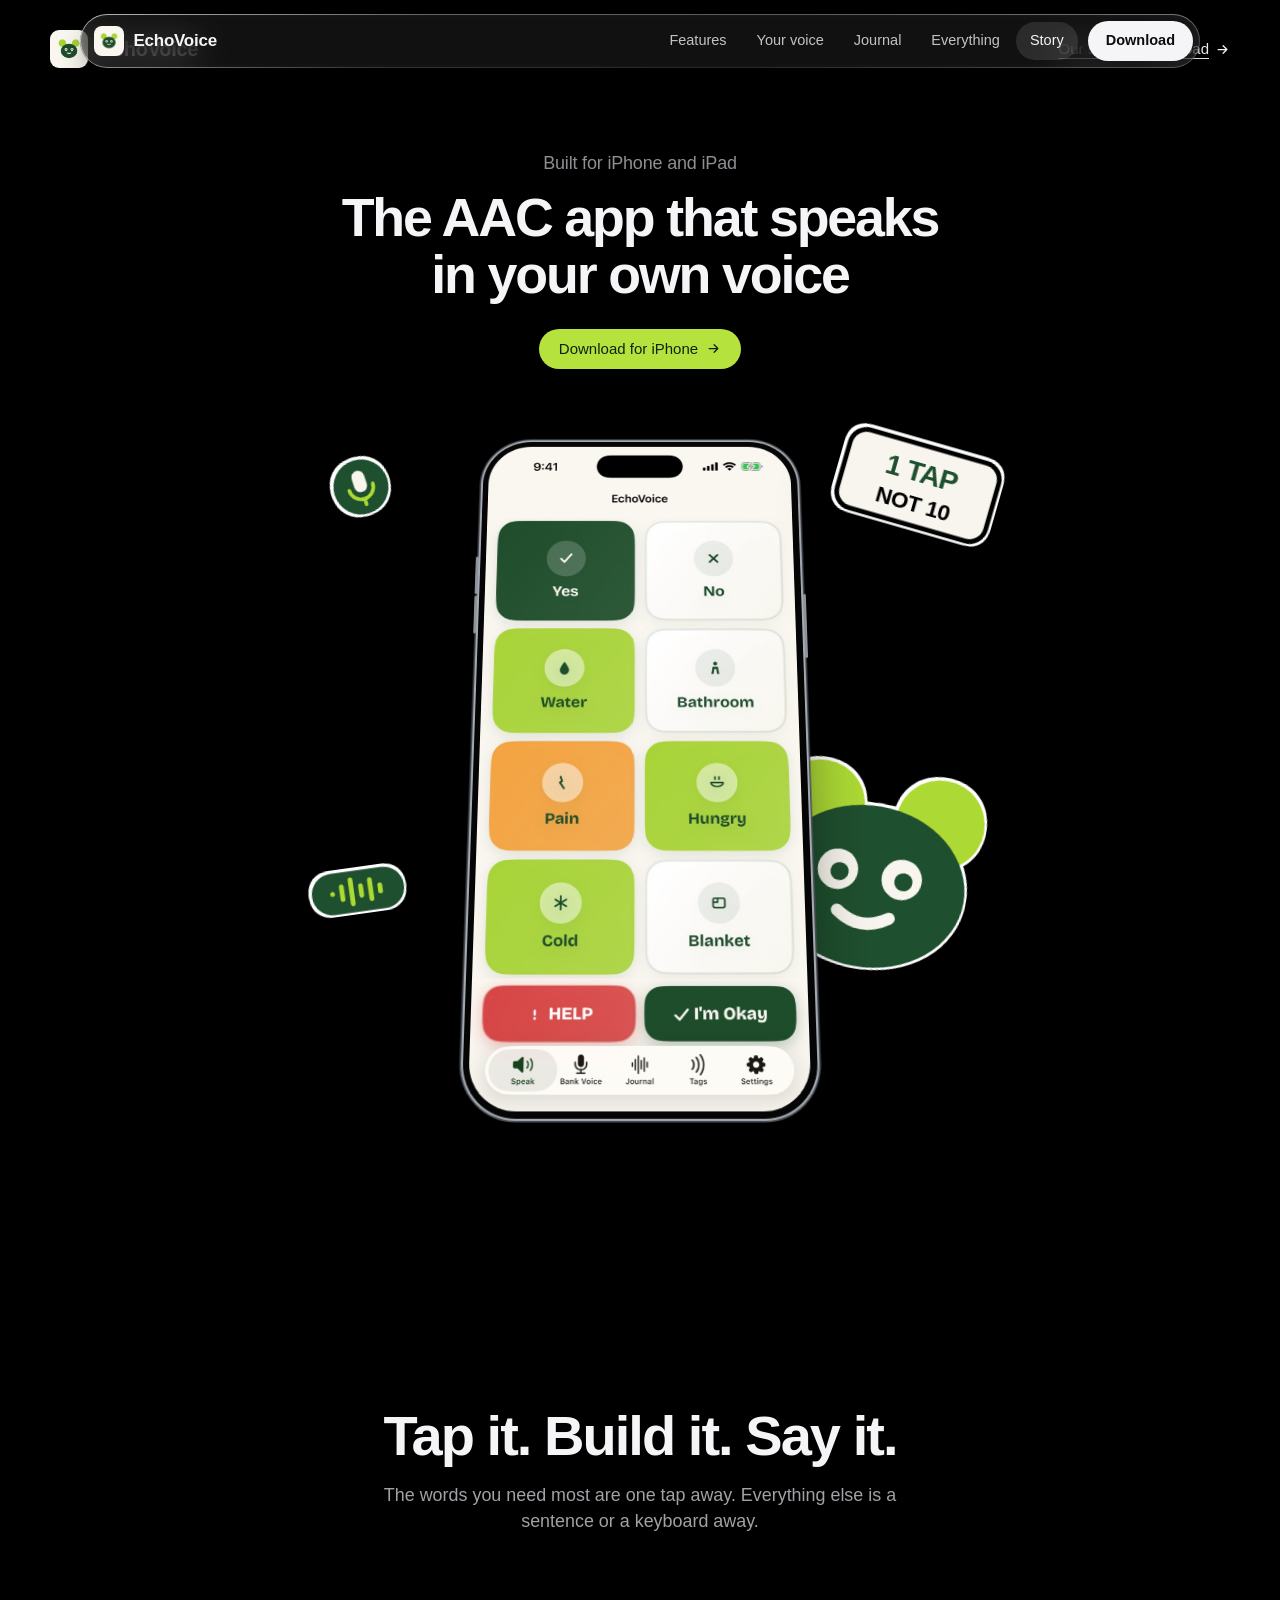
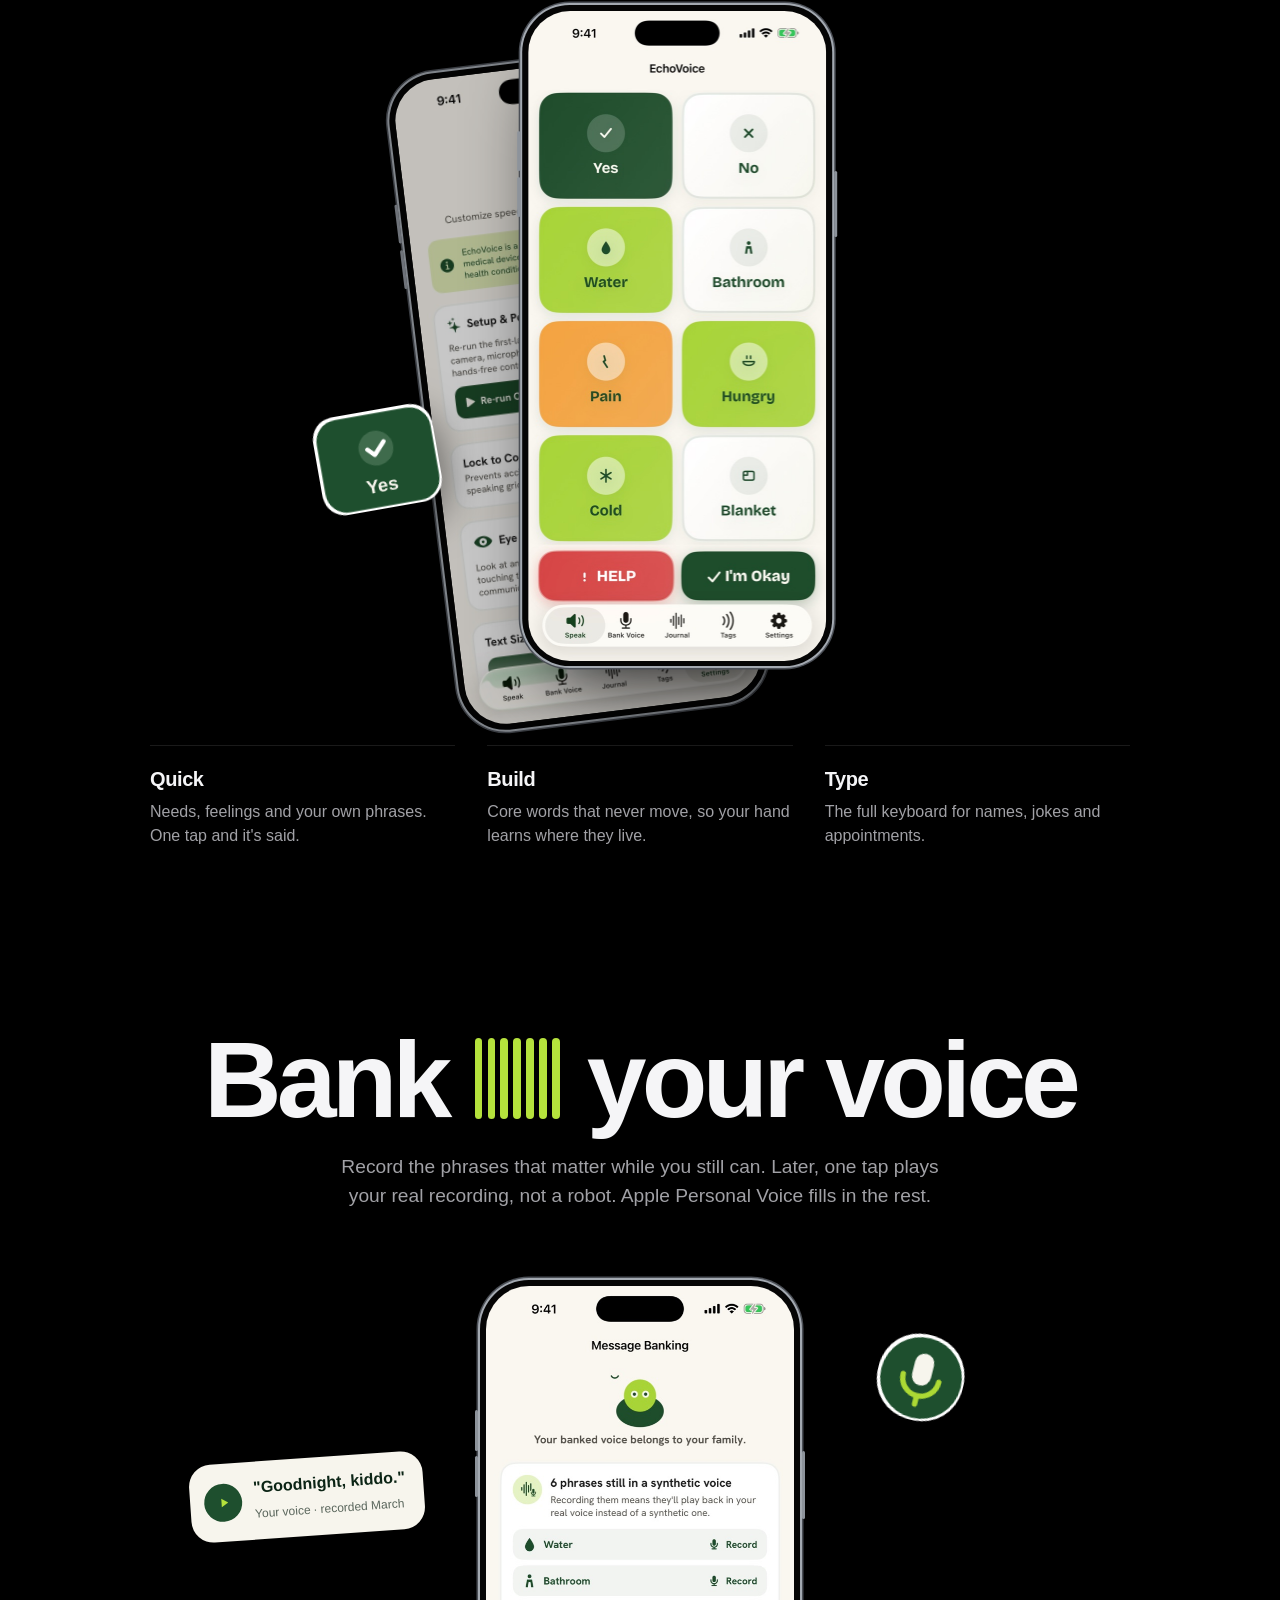
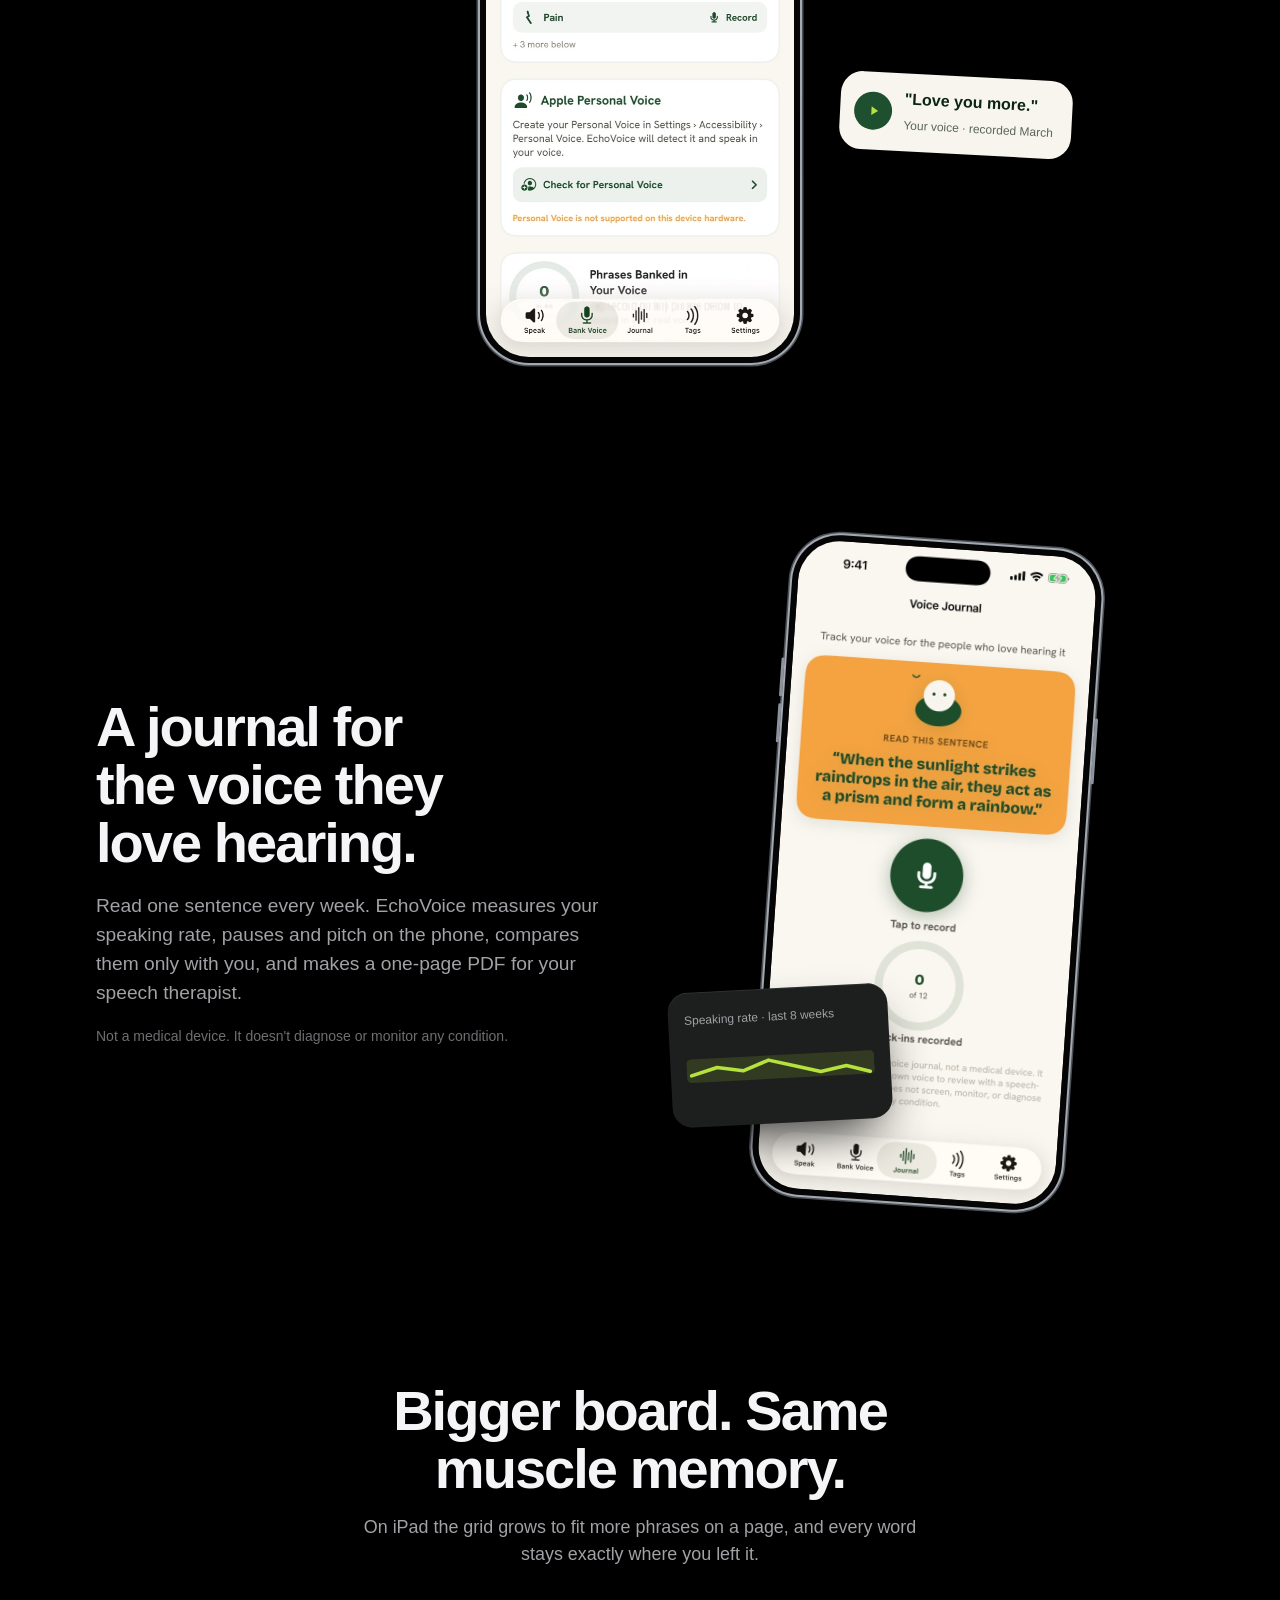
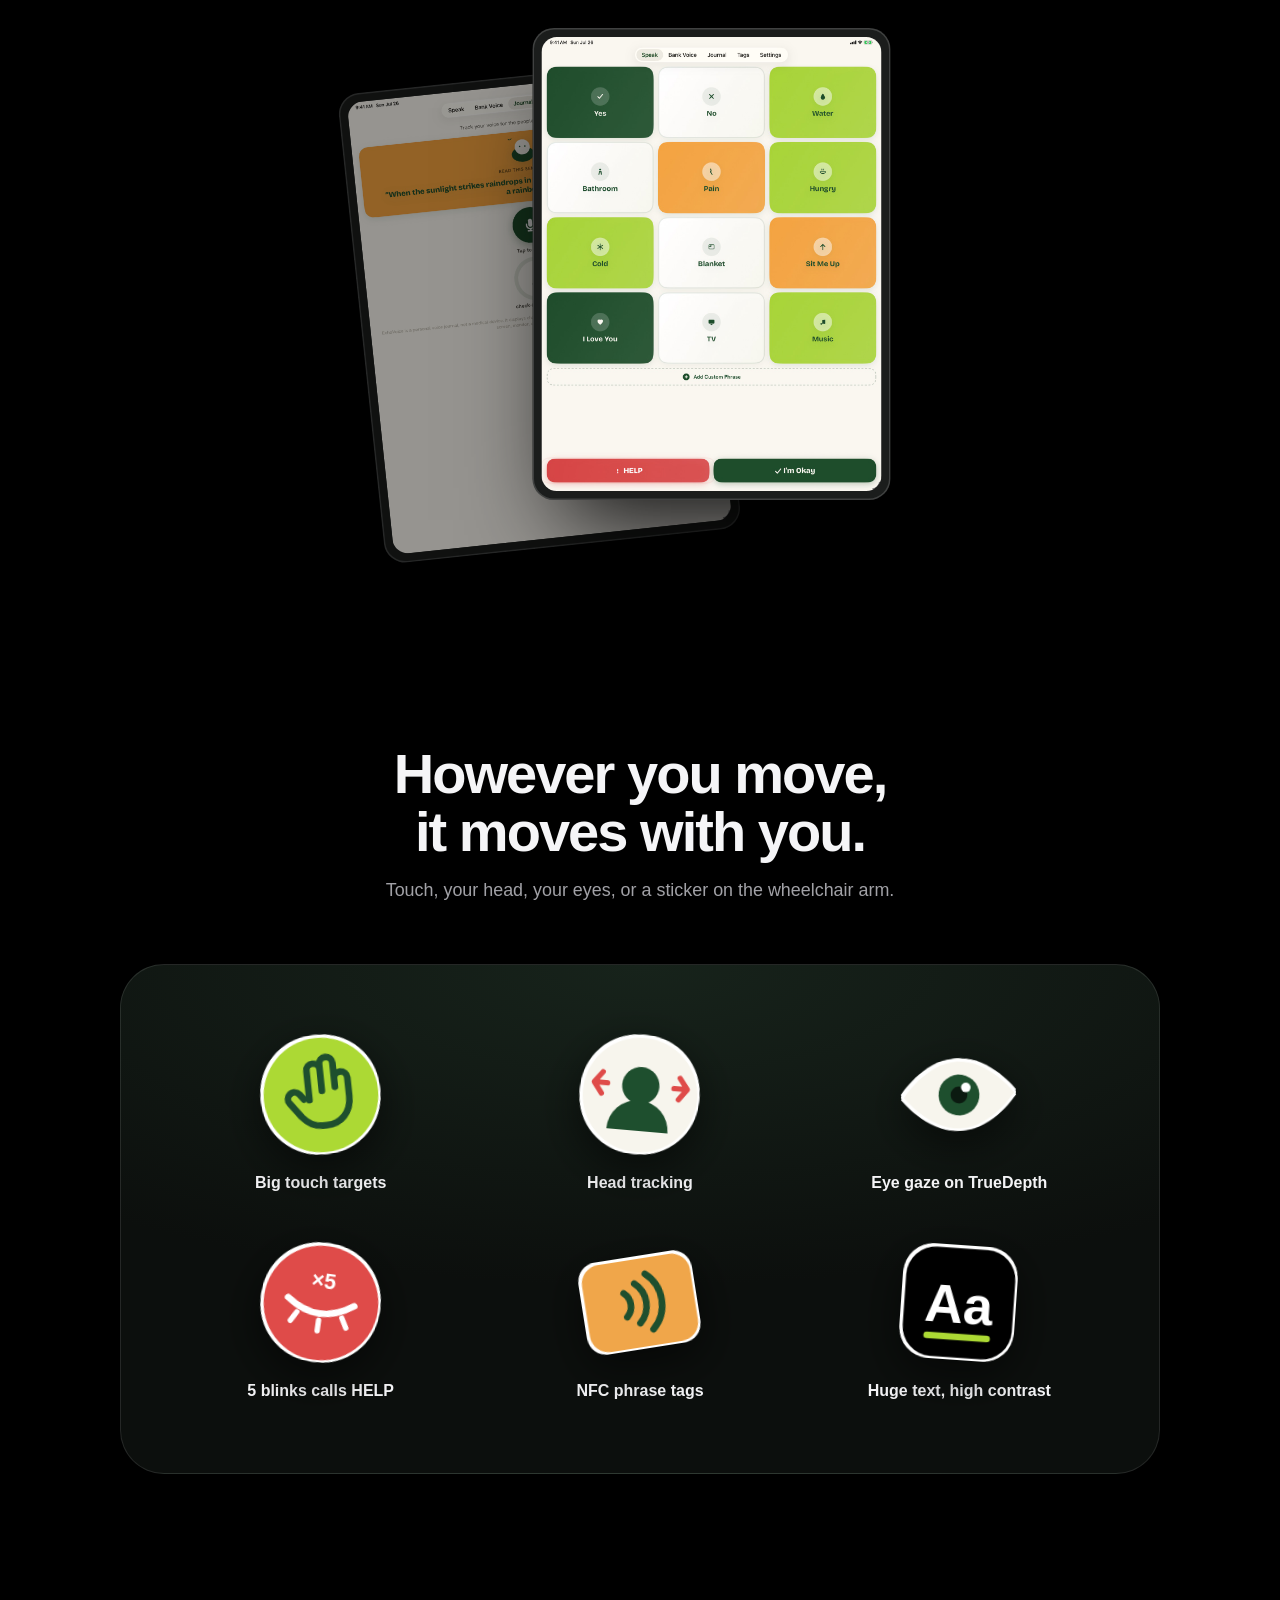
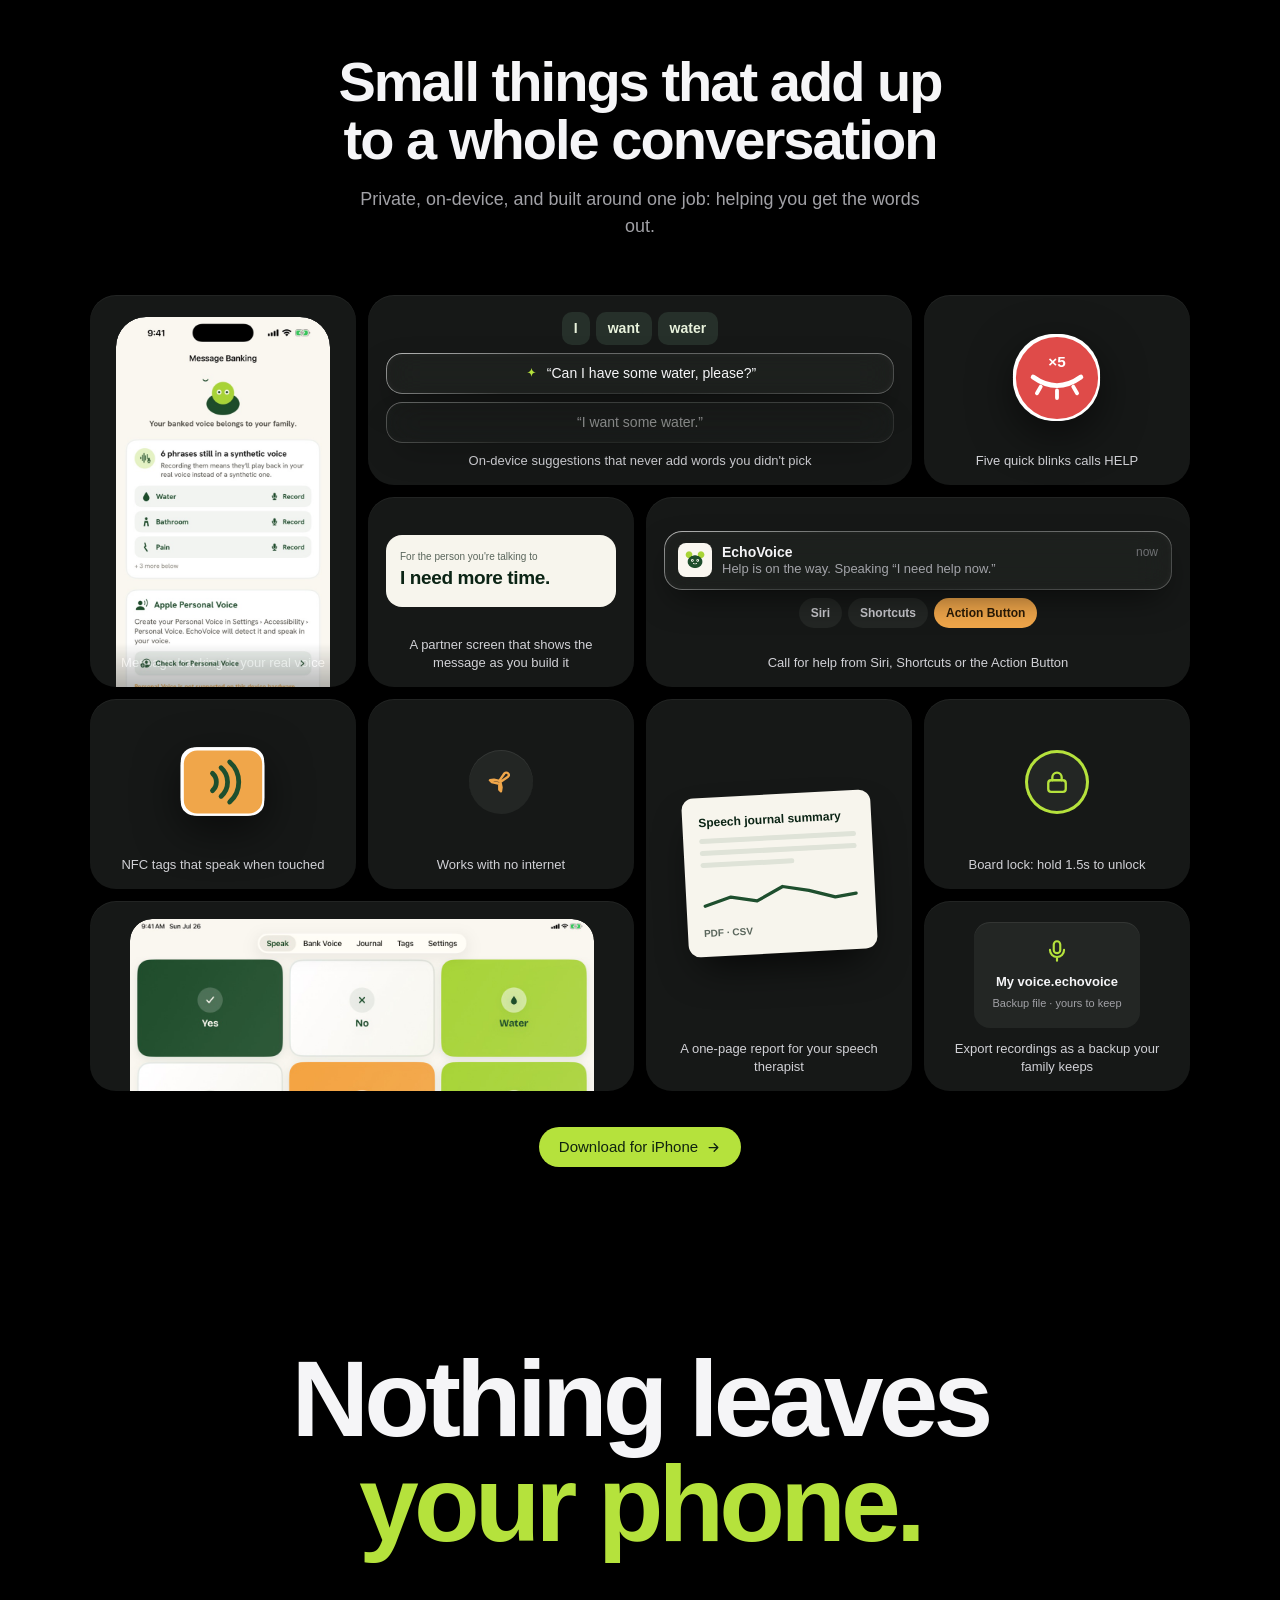
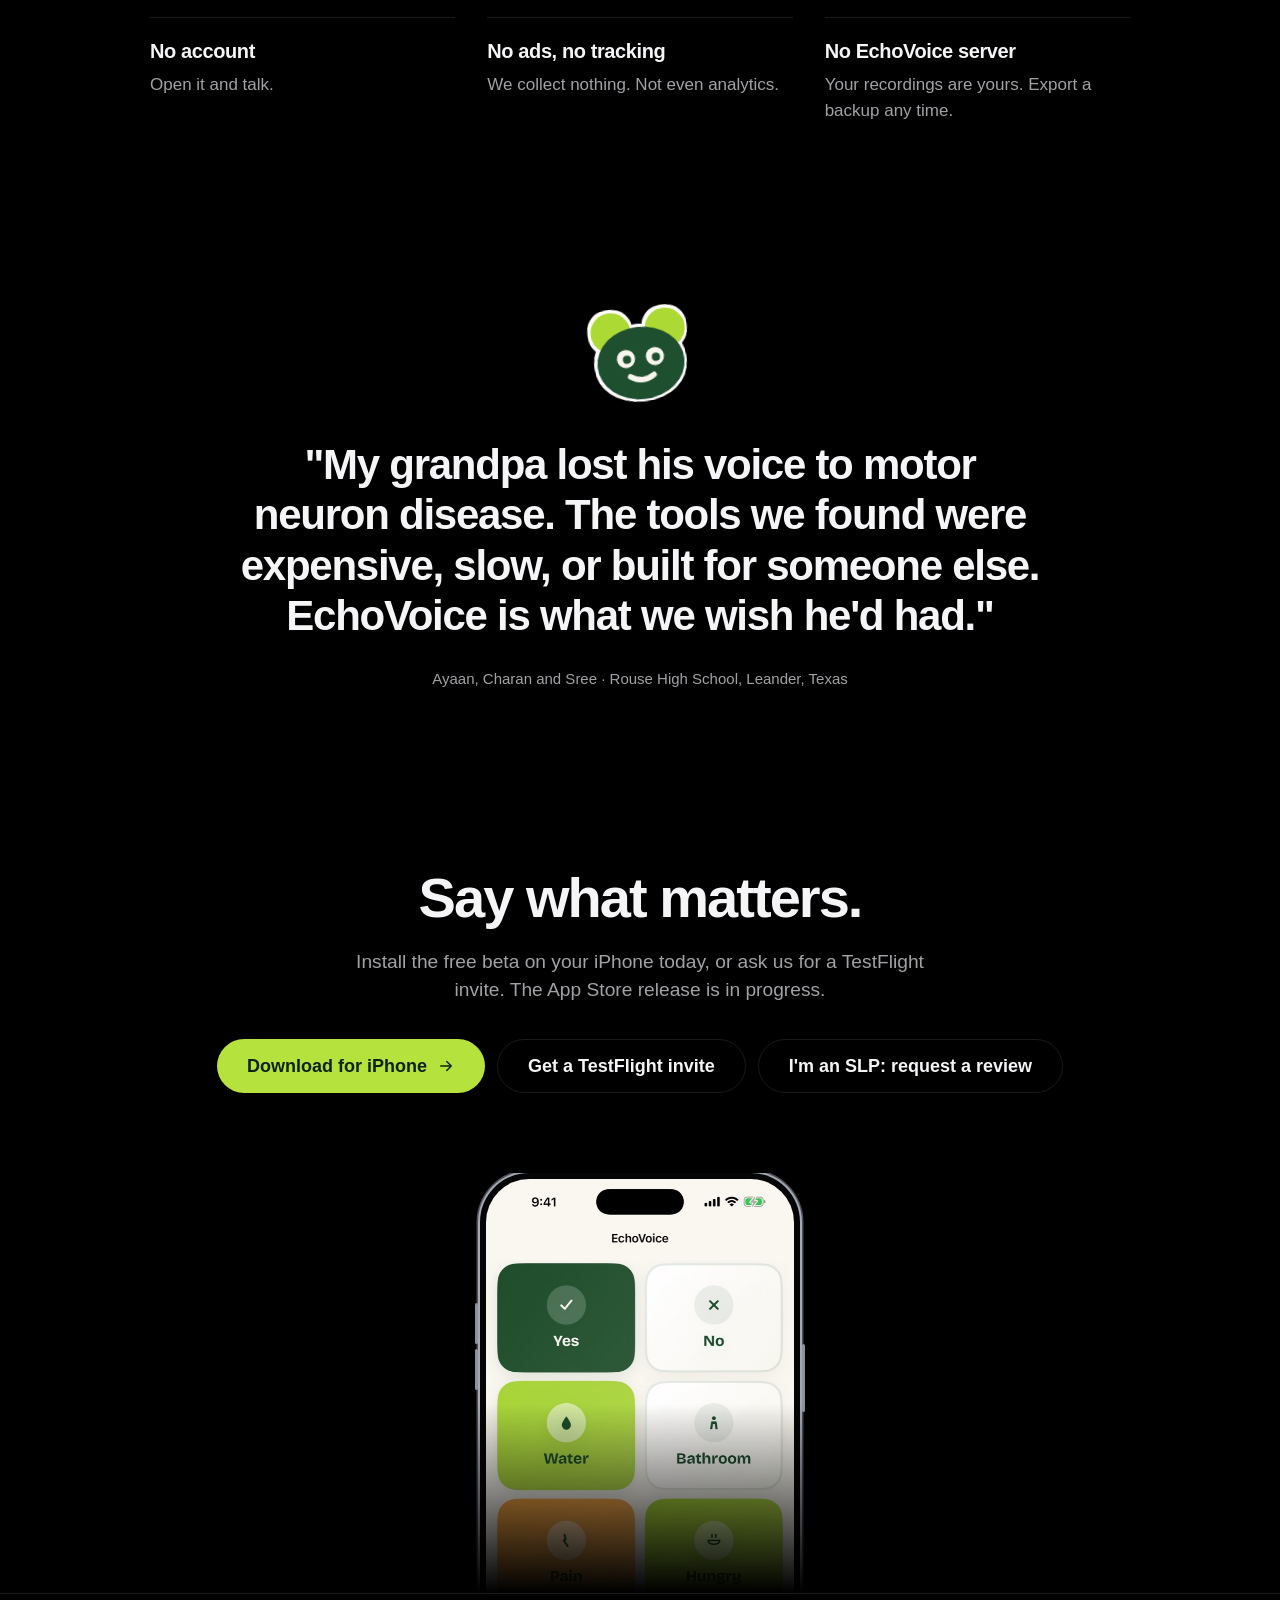
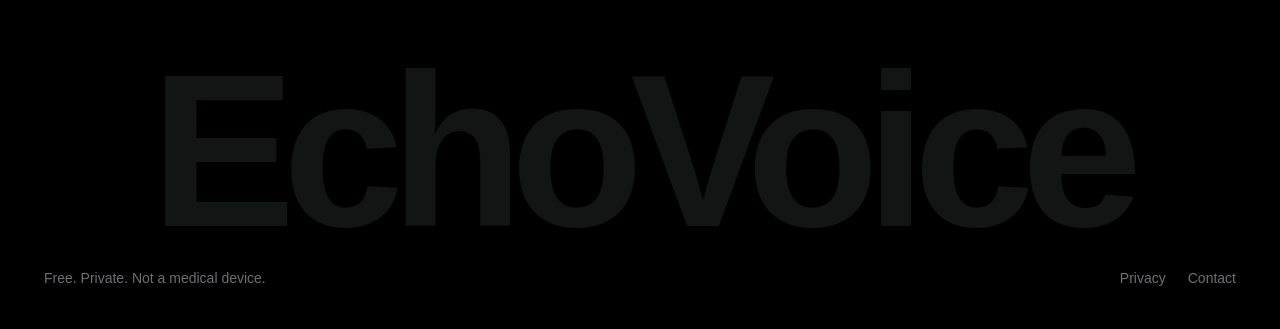
==== docs/index.html @ b1e069a7 "feat: EchoVoice, a free and private AAC app for iPhone and iPad Initial public release of the app so" ====
<!doctype html>
<html lang="en">
<head>
  <meta charset="utf-8">
  <meta name="viewport" content="width=device-width, initial-scale=1, viewport-fit=cover">
  <title>EchoVoice · Say what matters</title>
  <meta name="description" content="EchoVoice is a free, private AAC app for iPhone and iPad. One-tap phrases, sentence building, typing, and phrases in your own recorded voice.">
  <meta name="theme-color" content="#000000">
  <link rel="icon" href="assets/app-icon.png" type="image/png">
  <link rel="apple-touch-icon" href="assets/app-icon.png">
  <link rel="preload" as="image" href="assets/shots/iphone-1-board.jpg">
  <link rel="stylesheet" href="site.css">
</head>
<body>
  <a class="skip" href="#main">Skip to content</a>

  <!-- Plain top bar that scrolls away with the hero -->
  <header class="topbar">
    <a class="brand brand-lg" href="#top" aria-label="EchoVoice home">
      <img src="assets/app-icon.png" alt="" width="38" height="38">
      <span>EchoVoice</span>
    </a>
    <nav class="top-links" aria-label="Quick links">
      <a href="#story">Our story</a>
      <a href="install/">Download <svg class="i"><use href="#i-arrow"/></svg></a>
    </nav>
  </header>

  <!-- Liquid-glass pill that slides in once you scroll -->
  <div class="nav-wrap">
    <nav class="nav liquid" aria-label="Main">
      <a class="brand" href="#top" aria-label="EchoVoice home">
        <img src="assets/app-icon.png" alt="" width="30" height="30">
        <span>EchoVoice</span>
      </a>
      <div class="nav-links">
        <a href="#features">Features</a>
        <a href="#voice">Your voice</a>
        <a href="#journal">Journal</a>
        <a href="#everything">Everything</a>
        <a href="#story">Story</a>
      </div>
      <a class="nav-cta" href="install/">Download</a>
    </nav>
  </div>

  <main id="main">
    <!-- ───────── Hero ───────── -->
    <section class="hero" id="top">
      <p class="kicker load" style="--d:0">Built for iPhone and iPad</p>
      <h1 class="load" style="--d:1">The AAC app that speaks<br>in your own voice</h1>
      <a class="cta cta-sm load" style="--d:2" href="install/">Download for iPhone <svg class="i"><use href="#i-arrow"/></svg></a>

      <div class="stage" aria-hidden="true">
        <span class="sticker s-mic"     style="--r:-18deg; --x:22%; --y:6%;  --t:5.2s"><svg><use href="#st-mic"/></svg></span>
        <span class="sticker s-onetap"   style="--r:16deg;  --x:68%; --y:4%;  --t:7s"><svg><use href="#st-onetap"/></svg></span>
        <span class="sticker s-bigbear" style="--r:10deg;  --x:60%; --y:42%; --t:8s"><svg><use href="#st-bear"/></svg></span>
        <span class="sticker s-wave"    style="--r:-8deg;  --x:20%; --y:56%; --t:6.4s"><svg><use href="#st-wave"/></svg></span>

        <div class="hero-tilt">
          <figure class="iphone hero-phone">
            <img src="assets/shots/iphone-1-board.jpg" alt="" width="598" height="1300" fetchpriority="high">
            <span class="tap" id="tap"></span>
          </figure>
          <p class="said" id="said"><span id="saidText">Can I have some water?</span></p>
        </div>
      </div>
    </section>

    <!-- ───────── Three ways ───────── -->
    <section class="block" id="features">
      <header class="head pop">
        <h2>Tap it. Build it. Say it.</h2>
        <p>The words you need most are one tap away. Everything else is a sentence or a keyboard away.</p>
      </header>
      <div class="duo" data-scrub>
        <figure class="iphone duo-back"><img src="assets/shots/iphone-4-settings.jpg" alt="EchoVoice settings: access modes, voice and board density" width="598" height="1300" loading="lazy"></figure>
        <figure class="iphone duo-front"><img src="assets/shots/iphone-1-board.jpg" alt="EchoVoice board with Yes, No, Water, Bathroom, Pain, Hungry, Cold, Blanket, HELP and I'm Okay" width="598" height="1300" loading="lazy"></figure>
        <span class="sticker s-tile-a pop" style="--r:-10deg"><svg><use href="#st-yes"/></svg></span>
        <span class="sticker s-tile-b pop" style="--r:8deg"><svg><use href="#st-pain"/></svg></span>
      </div>
      <ul class="points">
        <li class="pop"><b>Quick</b>Needs, feelings and your own phrases. One tap and it's said.</li>
        <li class="pop"><b>Build</b>Core words that never move, so your hand learns where they live.</li>
        <li class="pop"><b>Type</b>The full keyboard for names, jokes and appointments.</li>
      </ul>
    </section>

    <!-- ───────── Voice bank ───────── -->
    <section class="block bank-block" id="voice">
      <h2 class="mega pop">Bank <span class="inline-wave" aria-hidden="true"><i></i><i></i><i></i><i></i><i></i><i></i><i></i></span> your voice</h2>
      <p class="lead pop">Record the phrases that matter while you still can. Later, one tap plays your real recording, not a robot. Apple Personal Voice fills in the rest.</p>
      <div class="bank-stage">
        <figure class="iphone bank-phone slide-up"><img src="assets/shots/iphone-2-banking.jpg" alt="Message Banking screen listing phrases to record in your own voice" width="598" height="1300" loading="lazy"></figure>
        <div class="quote-card q1 pop"><span class="play"><svg class="i"><use href="#i-play"/></svg></span><div><b>"Goodnight, kiddo."</b><small>Your voice · recorded March</small></div></div>
        <div class="quote-card q2 pop"><span class="play"><svg class="i"><use href="#i-play"/></svg></span><div><b>"Love you more."</b><small>Your voice · recorded March</small></div></div>
        <span class="sticker s-bank-mic pop" style="--r:14deg"><svg><use href="#st-mic"/></svg></span>
      </div>
    </section>

    <!-- ───────── Journal ───────── -->
    <section class="block split" id="journal">
      <div class="split-copy">
        <h2 class="pop">A journal for the voice they love hearing.</h2>
        <p class="lead pop">Read one sentence every week. EchoVoice measures your speaking rate, pauses and pitch on the phone, compares them only with you, and makes a one-page PDF for your speech therapist.</p>
        <p class="note pop">Not a medical device. It doesn't diagnose or monitor any condition.</p>
      </div>
      <div class="split-art">
        <figure class="iphone tilt-r slide-up"><img src="assets/shots/iphone-3-journal.jpg" alt="Voice Journal screen asking you to read a sentence aloud" width="598" height="1300" loading="lazy"></figure>
        <div class="mini-chart pop" aria-hidden="true">
          <small>Speaking rate · last 8 weeks</small>
          <svg viewBox="0 0 160 56"><rect x="0" y="16" width="160" height="20" rx="4"/><polyline points="4,30 26,24 48,28 70,20 92,26 114,32 136,28 156,34"/></svg>
        </div>
      </div>
    </section>

    <!-- ───────── iPad ───────── -->
    <section class="block ipad-block">
      <header class="head pop">
        <h2>Bigger board. Same muscle memory.</h2>
        <p>On iPad the grid grows to fit more phrases on a page, and every word stays exactly where you left it.</p>
      </header>
      <div class="ipads" data-scrub>
        <figure class="ipad ipad-back"><img src="assets/shots/ipad-2-journal.jpg" alt="" width="1200" height="1600" loading="lazy"></figure>
        <figure class="ipad ipad-front"><img src="assets/shots/ipad-1-board.jpg" alt="EchoVoice on iPad with a 3-column board of phrases" width="1200" height="1600" loading="lazy"></figure>
      </div>
    </section>

    <!-- ───────── Access sticker wall ───────── -->
    <section class="block" id="access">
      <header class="head pop">
        <h2>However you move, it moves with you.</h2>
        <p>Touch, your head, your eyes, or a sticker on the wheelchair arm.</p>
      </header>
      <div class="wall">
        <figure class="tag pop" style="--r:-6deg"><svg><use href="#st-hand"/></svg><figcaption>Big touch targets</figcaption></figure>
        <figure class="tag pop" style="--r:5deg"><svg><use href="#st-head"/></svg><figcaption>Head tracking</figcaption></figure>
        <figure class="tag pop" style="--r:-3deg"><svg><use href="#st-eye"/></svg><figcaption>Eye gaze on TrueDepth</figcaption></figure>
        <figure class="tag pop" style="--r:8deg"><svg><use href="#st-blink"/></svg><figcaption>5 blinks calls HELP</figcaption></figure>
        <figure class="tag pop" style="--r:-9deg"><svg><use href="#st-nfc"/></svg><figcaption>NFC phrase tags</figcaption></figure>
        <figure class="tag pop" style="--r:4deg"><svg><use href="#st-aa"/></svg><figcaption>Huge text, high contrast</figcaption></figure>
      </div>
    </section>

    <!-- ───────── Everything inside (bento) ───────── -->
    <section class="block" id="everything">
      <header class="head pop">
        <h2>Small things that add up<br>to a whole conversation</h2>
        <p>Private, on-device, and built around one job: helping you get the words out.</p>
      </header>
      <div class="bento">
        <article class="tile b-voice pop">
          <div class="b-art crop-phone"><img src="assets/shots/iphone-2-banking.jpg" alt="" width="598" height="1300" loading="lazy"></div>
          <p>Message banking in your real voice</p>
        </article>

        <article class="tile b-suggest pop">
          <div class="b-art">
            <div class="chips-row"><span>I</span><span>want</span><span>water</span></div>
            <div class="suggest liquid"><svg class="i"><use href="#i-spark2"/></svg>“Can I have some water, please?”</div>
            <div class="suggest liquid dim">“I want some water.”</div>
          </div>
          <p>On-device suggestions that never add words you didn't pick</p>
        </article>

        <article class="tile b-blink pop">
          <div class="b-art center"><svg class="b-sticker"><use href="#st-blink"/></svg></div>
          <p>Five quick blinks calls HELP</p>
        </article>

        <article class="tile b-partner pop">
          <div class="b-art center">
            <div class="partner"><small>For the person you're talking to</small><b>I need more time.</b></div>
          </div>
          <p>A partner screen that shows the message as you build it</p>
        </article>

        <article class="tile b-siri pop">
          <div class="b-art">
            <div class="notif liquid"><img src="assets/app-icon.png" alt="" width="34" height="34"><div><b>EchoVoice</b><span>Help is on the way. Speaking “I need help now.”</span></div><time>now</time></div>
            <div class="action-row"><span class="act">Siri</span><span class="act">Shortcuts</span><span class="act on">Action Button</span></div>
          </div>
          <p>Call for help from Siri, Shortcuts or the Action Button</p>
        </article>

        <article class="tile b-nfc pop">
          <div class="b-art center"><svg class="b-sticker"><use href="#st-nfc"/></svg></div>
          <p>NFC tags that speak when touched</p>
        </article>

        <article class="tile b-offline pop">
          <div class="b-art center"><span class="round"><svg class="i"><use href="#i-plane"/></svg></span></div>
          <p>Works with no internet</p>
        </article>

        <article class="tile b-pdf pop">
          <div class="b-art center">
            <div class="doc"><b>Speech journal summary</b><i></i><i></i><i class="short"></i><svg viewBox="0 0 120 34"><polyline points="2,24 22,18 42,22 62,12 82,16 102,22 118,20"/></svg><span>PDF · CSV</span></div>
          </div>
          <p>A one-page report for your speech therapist</p>
        </article>

        <article class="tile b-lock pop">
          <div class="b-art center"><span class="round lock-ring"><svg class="i"><use href="#i-lock"/></svg></span></div>
          <p>Board lock: hold 1.5s to unlock</p>
        </article>

        <article class="tile b-ipad pop">
          <div class="b-art crop-ipad"><img src="assets/shots/ipad-1-board.jpg" alt="" width="1200" height="1600" loading="lazy"></div>
          <p>Up to 64 phrases a page on iPad</p>
        </article>
        <article class="tile b-backup pop">
          <div class="b-art center"><div class="file"><svg class="i"><use href="#i-mic"/></svg><b>My voice.echovoice</b><small>Backup file · yours to keep</small></div></div>
          <p>Export recordings as a backup your family keeps</p>
        </article>
      </div>
      <a class="cta cta-sm pop bento-cta" href="install/">Download for iPhone <svg class="i"><use href="#i-arrow"/></svg></a>
    </section>

    <!-- ───────── Privacy ───────── -->
    <section class="block privacy">
      <h2 class="mega pop">Nothing leaves<br><span class="lime">your phone.</span></h2>
      <div class="facts">
        <p class="pop"><b>No account</b>Open it and talk.</p>
        <p class="pop"><b>No ads, no tracking</b>We collect nothing. Not even analytics.</p>
        <p class="pop"><b>No EchoVoice server</b>Your recordings are yours. Export a backup any time.</p>
      </div>
    </section>

    <!-- ───────── Story ───────── -->
    <section class="block story" id="story">
      <span class="sticker s-story pop" style="--r:-6deg"><svg><use href="#st-bear"/></svg></span>
      <blockquote class="pop">
        <p>"My grandpa lost his voice to motor neuron disease. The tools we found were expensive, slow, or built for someone else. EchoVoice is what we wish he'd had."</p>
        <footer>Ayaan, Charan and Sree · Rouse High School, Leander, Texas</footer>
      </blockquote>
    </section>

    <!-- ───────── Get ───────── -->
    <section class="block get" id="get">
      <h2 class="pop">Say what matters.</h2>
      <p class="lead pop">Install the free beta on your iPhone today, or ask us for a TestFlight invite. The App Store release is in progress.</p>
      <div class="get-row pop">
        <a class="cta" href="install/">Download for iPhone <svg class="i"><use href="#i-arrow"/></svg></a>
        <a class="cta ghost" href="mailto:ayaan.rustagi2010@gmail.com?subject=EchoVoice%20beta">Get a TestFlight invite</a>
        <a class="cta ghost" href="mailto:ayaan.rustagi2010@gmail.com?subject=EchoVoice%20review">I'm an SLP: request a review</a>
      </div>
      <div class="peek-wrap" aria-hidden="true">
        <figure class="iphone peek slide-up"><img src="assets/shots/iphone-1-board.jpg" alt="" width="598" height="1300" loading="lazy"></figure>
      </div>
    </section>
  </main>

  <footer class="foot">
    <p class="wordmark" aria-hidden="true">EchoVoice</p>
    <div class="foot-row">
      <span>Free. Private. Not a medical device.</span>
      <nav aria-label="Footer">
        <a href="privacy/">Privacy</a>
        <a href="mailto:ayaan.rustagi2010@gmail.com">Contact</a>
      </nav>
    </div>
  </footer>

  <!-- ───────── Icons + stickers (original artwork) ───────── -->
  <svg width="0" height="0" style="position:absolute" aria-hidden="true">
    <defs>
      <symbol id="i-arrow" viewBox="0 0 24 24"><path d="M5 12h14M13 6l6 6-6 6"/></symbol>
      <symbol id="i-book" viewBox="0 0 24 24"><path d="M4 5.5A2.5 2.5 0 0 1 6.5 3H20v15H6.5A2.5 2.5 0 0 0 4 20.5zM4 20.5A2.5 2.5 0 0 0 6.5 23H20v-5"/></symbol>
      <symbol id="i-clock" viewBox="0 0 24 24"><circle cx="12" cy="12" r="8.5"/><path d="M12 7.5V12l3 2"/></symbol>
      <symbol id="i-mic" viewBox="0 0 24 24"><rect x="9" y="3" width="6" height="11" rx="3"/><path d="M5.5 11a6.5 6.5 0 0 0 13 0M12 17.5V21"/></symbol>
      <symbol id="i-play" viewBox="0 0 24 24"><path d="M8 5.5v13l10-6.5z" fill="currentColor" stroke="none"/></symbol>

      <symbol id="i-spark2" viewBox="0 0 24 24"><path d="M12 3c.8 4.6 2.4 6.2 7 7-4.6.8-6.2 2.4-7 7-.8-4.6-2.4-6.2-7-7 4.6-.8 6.2-2.4 7-7z"/></symbol>
      <symbol id="i-plane" viewBox="0 0 24 24"><path d="M10.5 13.5 4 12l-1.5-1.5L6 10l4.5 1L15 4.5c.8-.8 2.2-.8 3 0s.8 2.2 0 3L11.5 12l1 4.5L12 20l-1.5-1.5z"/></symbol>
      <symbol id="i-lock" viewBox="0 0 24 24"><rect x="4.5" y="10.5" width="15" height="10" rx="2.5"/><path d="M8 10.5V8a4 4 0 0 1 8 0v2.5"/></symbol>
      <symbol id="st-bear" viewBox="0 0 120 110"><circle cx="30" cy="30" r="22" fill="#acd934"/><circle cx="90" cy="30" r="22" fill="#acd934"/><ellipse cx="60" cy="66" rx="48" ry="40" fill="#1e4f2e"/><circle cx="44" cy="60" r="10" fill="#f7f5ed"/><circle cx="76" cy="60" r="10" fill="#f7f5ed"/><circle cx="45" cy="61" r="4.5" fill="#1e4f2e"/><circle cx="77" cy="61" r="4.5" fill="#1e4f2e"/><path d="M47 80q13 9 26 0" stroke="#f7f5ed" stroke-width="6" fill="none" stroke-linecap="round"/></symbol>
      <symbol id="st-mic" viewBox="0 0 80 80"><circle cx="40" cy="40" r="38" fill="#1e4f2e"/><rect x="31" y="17" width="18" height="30" rx="9" fill="#f7f5ed"/><path d="M23 40a17 17 0 0 0 34 0M40 57v8" stroke="#acd934" stroke-width="5" fill="none" stroke-linecap="round"/></symbol>
      <symbol id="st-bubble" viewBox="0 0 150 96"><path d="M14 6h122a10 10 0 0 1 10 10v46a10 10 0 0 1-10 10H54l-24 20 4-20H14A10 10 0 0 1 4 62V16A10 10 0 0 1 14 6z" fill="#acd934"/><text x="75" y="48" text-anchor="middle" font-family="-apple-system,Helvetica,Arial" font-weight="800" font-size="21" fill="#10230f">I love you</text></symbol>
      <symbol id="st-heart" viewBox="0 0 80 72"><path d="M40 70S4 48 4 24A18 18 0 0 1 40 14a18 18 0 0 1 36 10c0 24-36 46-36 46z" fill="#f0a64a"/></symbol>
      <symbol id="st-wave" viewBox="0 0 120 56"><rect x="2" y="2" width="116" height="52" rx="26" fill="#1e4f2e"/><g stroke="#acd934" stroke-width="6" stroke-linecap="round"><path d="M28 28v0M40 20v16M52 13v30M64 22v12M76 16v24M88 24v8"/></g></symbol>
      <symbol id="st-help" viewBox="0 0 130 56"><rect x="2" y="2" width="126" height="52" rx="16" fill="#df4b49"/><text x="65" y="37" text-anchor="middle" font-family="-apple-system,Helvetica,Arial" font-weight="900" font-size="24" letter-spacing="2" fill="#fff">! HELP</text></symbol>
      <symbol id="st-spark" viewBox="0 0 60 60"><path d="M30 2c3 18 10 25 28 28-18 3-25 10-28 28-3-18-10-25-28-28C20 27 27 20 30 2z" fill="#acd934"/></symbol>
      <symbol id="st-eye" viewBox="0 0 100 64"><path d="M4 32S24 4 50 4s46 28 46 28-20 28-46 28S4 32 4 32z" fill="#f7f5ed"/><circle cx="50" cy="32" r="17" fill="#1e4f2e"/><circle cx="50" cy="32" r="7" fill="#0b1a10"/><circle cx="56" cy="26" r="4" fill="#fff"/></symbol>
      <symbol id="st-water" viewBox="0 0 110 90"><rect x="2" y="2" width="106" height="86" rx="20" fill="#acd934"/><circle cx="55" cy="34" r="16" fill="#d8ef9a"/><path d="M55 23s-8 9-8 14a8 8 0 0 0 16 0c0-5-8-14-8-14z" fill="#1e4f2e"/><text x="55" y="74" text-anchor="middle" font-family="-apple-system,Helvetica,Arial" font-weight="800" font-size="17" fill="#1e4f2e">Water</text></symbol>
      <symbol id="st-yes" viewBox="0 0 110 90"><rect x="2" y="2" width="106" height="86" rx="20" fill="#1e4f2e"/><circle cx="55" cy="34" r="16" fill="#3f6b4c"/><path d="M47 34l6 6 10-11" stroke="#fff" stroke-width="4" fill="none" stroke-linecap="round" stroke-linejoin="round"/><text x="55" y="74" text-anchor="middle" font-family="-apple-system,Helvetica,Arial" font-weight="800" font-size="17" fill="#f7f5ed">Yes</text></symbol>
      <symbol id="st-pain" viewBox="0 0 110 90"><rect x="2" y="2" width="106" height="86" rx="20" fill="#f0a64a"/><circle cx="55" cy="34" r="16" fill="#f6cb92"/><path d="M53 25l4 6-4 4 4 6" stroke="#1e4f2e" stroke-width="3.5" fill="none" stroke-linecap="round" stroke-linejoin="round"/><text x="55" y="74" text-anchor="middle" font-family="-apple-system,Helvetica,Arial" font-weight="800" font-size="17" fill="#1e4f2e">Pain</text></symbol>
      <symbol id="st-hand" viewBox="0 0 90 90"><circle cx="45" cy="45" r="43" fill="#acd934"/><path d="M36 48V26a5 5 0 0 1 10 0v16m0-4V22a5 5 0 0 1 10 0v18m0-6a5 5 0 0 1 10 0v14c0 12-8 20-19 20h-3c-6 0-11-3-15-8l-8-11a5 5 0 0 1 8-6l3 4" stroke="#1e4f2e" stroke-width="5" fill="none" stroke-linecap="round" stroke-linejoin="round"/></symbol>
      <symbol id="st-head" viewBox="0 0 90 90"><circle cx="45" cy="45" r="43" fill="#f7f5ed"/><circle cx="45" cy="38" r="14" fill="#1e4f2e"/><path d="M22 72a23 23 0 0 1 46 0" fill="#1e4f2e"/><path d="M12 38h8M70 38h8M16 30l-6 8 6 8M74 30l6 8-6 8" stroke="#df4b49" stroke-width="4" fill="none" stroke-linecap="round" stroke-linejoin="round"/></symbol>
      <symbol id="st-blink" viewBox="0 0 90 90"><circle cx="45" cy="45" r="43" fill="#df4b49"/><path d="M20 44q25 18 50 0" stroke="#fff" stroke-width="5" fill="none" stroke-linecap="round"/><path d="M28 54l-4 7M45 58v8M62 54l4 7" stroke="#fff" stroke-width="4" stroke-linecap="round"/><text x="45" y="34" text-anchor="middle" font-family="-apple-system,Helvetica,Arial" font-weight="900" font-size="16" fill="#fff">×5</text></symbol>
      <symbol id="st-nfc" viewBox="0 0 90 90"><rect x="4" y="12" width="82" height="66" rx="14" fill="#f0a64a"/><path d="M34 36a12 12 0 0 1 0 18M43 30a20 20 0 0 1 0 30M52 24a28 28 0 0 1 0 42" stroke="#1e4f2e" stroke-width="5" fill="none" stroke-linecap="round"/></symbol>
      <symbol id="st-aa" viewBox="0 0 90 90"><rect x="4" y="4" width="82" height="82" rx="22" fill="#000"/><text x="45" y="60" text-anchor="middle" font-family="-apple-system,Helvetica,Arial" font-weight="900" font-size="40" fill="#fff">Aa</text><rect x="20" y="68" width="50" height="5" rx="2.5" fill="#acd934"/></symbol>
      <symbol id="st-onetap" viewBox="0 0 170 92"><rect x="3" y="3" width="164" height="86" rx="18" fill="#f7f5ed" stroke="#000" stroke-width="5"/><text x="85" y="42" text-anchor="middle" font-family="-apple-system,Helvetica,Arial" font-weight="900" font-size="30" fill="#1e4f2e" letter-spacing="-1">1 TAP</text><text x="85" y="74" text-anchor="middle" font-family="-apple-system,Helvetica,Arial" font-weight="900" font-size="24" fill="#000" letter-spacing="-.5">NOT 10</text></symbol>
    </defs>
  </svg>

  <script src="site.js" defer></script>
</body>
</html>
---- docs/site.css ----
:root {
  --bg: #000;
  --ink: #f5f5f7;
  --muted: #a1a1a6;
  --dim: #6e6e73;
  --panel: #111312;
  --panel-2: #1a1d1b;
  --line: rgba(255, 255, 255, .1);
  --lime: #b5e23c;
  --lime-ink: #10230f;
  --forest: #1e4f2e;
  --amber: #f0a64a;
  --red: #df4b49;
  --frame-a: #9aa0a8;
  --frame-b: #3a3e45;
  --font: -apple-system, BlinkMacSystemFont, "SF Pro Display", "SF Pro Text", "Helvetica Neue", Helvetica, Arial, sans-serif;
  --ease: cubic-bezier(.16, 1, .3, 1);
  --spring: cubic-bezier(.34, 1.56, .64, 1);
  /* die-cut sticker edge: white rim + soft drop */
  --die: drop-shadow(2.5px 0 0 #fff) drop-shadow(-2.5px 0 0 #fff) drop-shadow(0 2.5px 0 #fff) drop-shadow(0 -2.5px 0 #fff) drop-shadow(0 14px 22px rgba(0, 0, 0, .55));
  color-scheme: dark;
}

*, *::before, *::after { box-sizing: border-box; }
html { scroll-behavior: smooth; -webkit-text-size-adjust: 100%; }
body { margin: 0; background: var(--bg); color: var(--ink); font: 400 17px/1.5 var(--font); -webkit-font-smoothing: antialiased; overflow-x: hidden; }
img { display: block; max-width: 100%; height: auto; }
a { color: inherit; text-decoration: none; }
figure { margin: 0; }
:focus-visible { outline: 2px solid var(--lime); outline-offset: 4px; border-radius: 10px; }
.i { width: 18px; height: 18px; fill: none; stroke: currentColor; stroke-width: 2; stroke-linecap: round; stroke-linejoin: round; flex: none; }
.skip { position: absolute; left: -999px; top: 10px; z-index: 99; background: var(--lime); color: var(--lime-ink); padding: 8px 14px; border-radius: 999px; }
.skip:focus { left: 16px; }

h1, h2 { margin: 0; font-weight: 700; letter-spacing: -.035em; line-height: 1.04; text-wrap: balance; }
h1 { font-size: clamp(40px, 5.6vw, 76px); }
h2 { font-size: clamp(32px, 4.4vw, 56px); }
.mega { font-size: clamp(48px, 8.4vw, 120px); line-height: .98; letter-spacing: -.045em; }
.lead { margin: 20px auto 0; max-width: 600px; font-size: clamp(17px, 1.5vw, 20px); color: var(--muted); }
.lime { color: var(--lime); }

/* ── Liquid glass ── */
.liquid {
  position: relative;
  background: rgba(38, 42, 40, .42);
  backdrop-filter: blur(18px) saturate(190%) brightness(1.08);
  -webkit-backdrop-filter: blur(18px) saturate(190%) brightness(1.08);
  box-shadow:
    inset 0 1px .5px rgba(255, 255, 255, .28),
    inset 0 -1px .5px rgba(255, 255, 255, .06),
    inset 0 0 8px rgba(255, 255, 255, .05),
    0 .5px 1px rgba(0, 0, 0, .3),
    0 14px 34px -10px rgba(0, 0, 0, .6);
  border: 0;
}
/* specular rim: bright at the top-left, fading around the edge */
.liquid::before {
  content: ""; position: absolute; inset: 0; border-radius: inherit; padding: 1px; pointer-events: none;
  background: linear-gradient(140deg, rgba(255, 255, 255, .55), rgba(255, 255, 255, .08) 30%, rgba(255, 255, 255, .02) 60%, rgba(255, 255, 255, .22));
  -webkit-mask: linear-gradient(#000 0 0) content-box, linear-gradient(#000 0 0);
  -webkit-mask-composite: xor; mask-composite: exclude;
}
@supports not ((backdrop-filter: blur(1px)) or (-webkit-backdrop-filter: blur(1px))) {
  .liquid { background: rgba(30, 33, 31, .94); }
}

/* ── Top bar (scrolls away) ── */
.topbar { position: absolute; inset: 0 0 auto; z-index: 20; display: flex; justify-content: space-between; align-items: center; width: min(1180px, 100% - 32px); margin: 0 auto; padding-top: 30px; }
.brand { display: flex; align-items: center; gap: 10px; font-weight: 600; font-size: 17px; letter-spacing: -.015em; }
.brand img { border-radius: 8px; }
.brand-lg { font-size: 20px; gap: 12px; }
.brand-lg img { border-radius: 9px; }
.top-links { display: flex; gap: 22px; }
.top-links a { display: inline-flex; align-items: center; gap: 6px; font-weight: 500; font-size: 15px; text-decoration: underline; text-underline-offset: 4px; text-decoration-thickness: 1px; }
.top-links a:hover { color: var(--lime); }
.top-links .i { width: 15px; height: 15px; }

/* ── Glass pill (slides in after the hero) ── */
.nav-wrap { position: fixed; inset: 14px 0 auto; z-index: 50; display: flex; justify-content: center; padding: 0 12px; pointer-events: none; }
.nav {
  pointer-events: auto; width: min(1120px, 100%);
  display: flex; align-items: center; gap: 10px;
  padding: 7px 7px 7px 14px; border-radius: 999px;
  opacity: 0; transform: translateY(-140%) scale(.96);
  transition: opacity .5s var(--ease), transform .7s var(--ease);
}
.nav.shown { opacity: 1; transform: none; }
.nav-links { margin-left: auto; display: flex; gap: 2px; }
.nav-links a { padding: 8px 14px; border-radius: 999px; font-size: 14.5px; color: rgba(245, 245, 247, .78); transition: color .2s, background .25s; }
.nav-links a:hover { color: var(--ink); background: rgba(255, 255, 255, .08); }
.nav-links a.active { color: var(--ink); background: rgba(255, 255, 255, .11); }
.nav-cta {
  display: inline-flex; align-items: center; height: 40px; padding: 0 18px; border-radius: 999px;
  background: #f5f5f7; color: #0b0c0c; font-weight: 600; font-size: 14.5px;
  transition: transform .35s var(--spring), background .2s;
}
.nav-cta:hover { transform: scale(1.04); background: #fff; }
.nav-cta:active { transform: scale(.96); }

/* ── Buttons ── */
.cta {
  display: inline-flex; align-items: center; gap: 10px;
  height: 54px; padding: 0 30px; border-radius: 999px;
  background: var(--lime); color: var(--lime-ink); font-weight: 600; font-size: 18px;
  transition: transform .4s var(--spring), box-shadow .3s;
  box-shadow: 0 0 0 0 rgba(181, 226, 60, .4);
}
.cta:hover { transform: scale(1.04); box-shadow: 0 0 0 8px rgba(181, 226, 60, .14); }
.cta:active { transform: scale(.97); }
.cta .i { transition: transform .3s var(--ease); }
.cta:hover .i { transform: translateX(3px); }
.cta.ghost { background: transparent; color: var(--ink); border: 1.5px solid var(--line); }
.cta.ghost:hover { border-color: var(--ink); box-shadow: none; }

/* ── Device frames ──
   Corner radii are proportional (width% / height%) so the screen curve matches a
   real iPhone at any size and never clips the app's own tab bar. Screen corner:
   55pt on a 393×852pt display = 14% / 6.45%. */
.iphone {
  /* Bezel p = 1.8% of width. Screen corner 14% of screen width (55pt/393pt).
     Outer corner = screen corner + bezel, so the curves stay concentric:
     horizontal 15.3% of frame width, vertical 7.2% of frame height. */
  position: relative;
  display: flow-root; /* stop the img margin collapsing out of the frame */
  padding: 0; /* % padding resolves against the PARENT's width, so the bezel lives on the img margin instead */
  border-radius: 15.3% / 7.2%;
  background: #050505;
  box-shadow:
    0 0 0 2px #a3a9b1,
    0 0 0 3.5px #4b4f56,
    0 40px 80px -30px rgba(0, 0, 0, .95);
}
.iphone::before, .iphone::after { content: ""; position: absolute; width: 3px; border-radius: 2px; background: #8d939b; }
.iphone::before { left: -5px; top: 19%; height: 6%; box-shadow: 0 46px 0 #8d939b; }
.iphone::after { right: -5px; top: 25%; height: 10%; }
.iphone img { width: 96.4%; margin: 1.8%; border-radius: 14% / 6.44%; } /* img margin % = % of the phone's own width */

.ipad {
  padding: 12px; border-radius: 40px; background: #1b1d1c;
  box-shadow: inset 0 0 0 1.5px rgba(255, 255, 255, .16), 0 50px 90px -30px rgba(0, 0, 0, .9);
}
.ipad img { border-radius: 4.5% / 3.4%; }
.ipad { border-radius: 6% / 4.5%; }

/* ── Stickers ── */
.sticker { position: absolute; display: block; filter: var(--die); transform: rotate(var(--r, 0deg)); }
.sticker svg { display: block; width: 100%; height: 100%; }

/* ── Hero ── */
.hero { position: relative; text-align: center; padding: 150px 16px 0; overflow: hidden; }
.kicker { margin: 0 0 12px; font-size: 18px; font-weight: 500; letter-spacing: -.01em; color: #8e8e93; }
.hero h1 { margin: 0 auto 26px; max-width: 760px; font-size: clamp(36px, 4.2vw, 56px); font-weight: 600; letter-spacing: -.04em; line-height: 1.06; }
.cta-sm { height: 40px; padding: 0 20px; font-size: 15px; gap: 8px; font-weight: 500; }
.cta-sm .i { width: 15px; height: 15px; }

.stage { position: relative; width: min(1100px, 100%); height: clamp(640px, 64vw, 880px); margin: 40px auto 0; perspective: 1400px; }
.hero-tilt {
  position: absolute; left: 50%; top: 4%; width: clamp(270px, 27vw, 380px); translate: -50% 0; z-index: 3;
  transform-origin: 50% 0;
  transform: rotateX(calc(16deg * (1 - var(--hp, 0)))) scale(calc(.9 + .1 * var(--hp, 0)));
}
.hero-phone { width: 100%; }
.stage .sticker { left: var(--x); top: var(--y); z-index: 4; }
.s-mic { width: 58px; height: 58px; }
.s-wave { width: 96px; height: 46px; }
.s-onetap { width: 160px; height: 87px; }
.s-bigbear { width: clamp(170px, 19vw, 250px); height: clamp(156px, 17.4vw, 229px); z-index: 2 !important; }

/* a finger tap on a tile, then what it said */
.tap {
  position: absolute; left: var(--tx, 27%); top: var(--ty, 39%); width: 54px; height: 54px; margin: -27px 0 0 -27px;
  border-radius: 50%; background: rgba(255, 255, 255, .55); box-shadow: 0 0 0 2px rgba(255, 255, 255, .8);
  opacity: 0; pointer-events: none;
  transition: left .7s var(--ease), top .7s var(--ease);
}
.tap.press { animation: press .9s var(--ease); }
@keyframes press {
  0% { opacity: 0; scale: 1.4; }
  25% { opacity: 1; scale: .8; }
  45% { opacity: .9; scale: 1; }
  100% { opacity: 0; scale: 2.2; }
}
.said {
  position: absolute; left: 88%; top: var(--by, 34%); z-index: 6; margin: 0;
  padding: 14px 20px; border-radius: 24px 24px 24px 6px;
  background: var(--lime); color: var(--lime-ink); font-weight: 700; font-size: 19px; letter-spacing: -.02em; white-space: nowrap;
  filter: var(--die);
  opacity: 0; scale: .4; transform-origin: 0 100%; rotate: -4deg;
  transition: top .5s var(--ease);
}
.said.show { animation: said 2.6s var(--spring) forwards; }
@keyframes said {
  0% { opacity: 0; scale: .4; }
  18% { opacity: 1; scale: 1; }
  80% { opacity: 1; scale: 1; translate: 0 -6px; }
  100% { opacity: 0; scale: .9; translate: 0 -16px; }
}

/* ── Blocks ── */
.block { position: relative; padding: clamp(110px, 14vw, 190px) 16px 0; text-align: center; }
.head { max-width: 720px; margin: 0 auto; }
.head p { margin: 16px auto 0; color: var(--muted); font-size: clamp(16px, 1.4vw, 19px); max-width: 560px; }

.duo { position: relative; width: min(700px, 100%); height: clamp(520px, 62vw, 700px); margin: 70px auto 0; }
.duo .iphone { position: absolute; top: 0; width: clamp(220px, 27vw, 310px); }
.duo-front { left: 50%; z-index: 2; translate: calc(-38% + var(--p, 0) * -14%) 0; rotate: calc(var(--p, 0) * -2deg); }
.duo-back { left: 50%; translate: calc(-70% + var(--p, 0) * -22%) 8%; rotate: calc(-7deg + var(--p, 0) * -3deg); opacity: .78; }
.s-tile-a { width: 120px; height: 98px; left: 4%; top: 58%; z-index: 3; }
.s-tile-b { width: 112px; height: 92px; right: 6%; top: 18%; z-index: 3; }
.points { list-style: none; margin: 40px auto 0; padding: 0; max-width: 980px; display: grid; grid-template-columns: repeat(3, 1fr); gap: 32px; text-align: left; }
.points li { color: var(--muted); font-size: 16px; border-top: 1px solid var(--line); padding-top: 18px; }
.points b { display: block; color: var(--ink); font-size: 20px; letter-spacing: -.02em; margin-bottom: 6px; }

.inline-wave { display: inline-flex; align-items: center; gap: .05em; height: .75em; vertical-align: -.02em; margin: 0 .02em; }
.inline-wave i { width: .07em; height: 100%; border-radius: 99px; background: var(--lime); animation: bars 1.2s ease-in-out infinite; transform-origin: center; }
.inline-wave i:nth-child(2n) { animation-delay: -.3s; } .inline-wave i:nth-child(3n) { animation-delay: -.6s; } .inline-wave i:nth-child(5) { animation-delay: -.9s; }
@keyframes bars { 0%, 100% { transform: scaleY(.3); } 50% { transform: scaleY(1); } }

.bank-stage { position: relative; width: min(900px, 100%); margin: 70px auto 0; }
.bank-phone { width: clamp(240px, 28vw, 320px); margin: 0 auto; }
.quote-card {
  position: absolute; display: flex; align-items: center; gap: 12px; padding: 14px 18px 14px 14px; text-align: left;
  border-radius: 22px; background: #f7f5ed; color: #0b2415; box-shadow: 0 24px 50px -16px rgba(0, 0, 0, .8);
}
.quote-card b { display: block; font-size: 16px; }
.quote-card small { color: #5a665c; font-size: 12px; }
.play { width: 38px; height: 38px; border-radius: 50%; background: var(--forest); color: var(--lime); display: grid; place-items: center; flex: none; }
.play .i { width: 16px; height: 16px; margin-left: 2px; }
.q1 { left: 0; top: 26%; rotate: -4deg; }
.q2 { right: 2%; top: 58%; rotate: 3deg; }
.s-bank-mic { width: 86px; height: 86px; right: 14%; top: 8%; }

.split { display: grid; grid-template-columns: 1fr 1fr; gap: 60px; align-items: center; width: min(1120px, 100%); margin: 0 auto; text-align: left; }
.split-copy .lead { margin-left: 0; }
.note { margin: 18px 0 0; font-size: 14px; color: var(--dim); }
.split-art { position: relative; display: flex; justify-content: center; }
.split-art .iphone { width: clamp(230px, 26vw, 310px); }
.tilt-r { rotate: 4deg; }
.mini-chart { position: absolute; left: 0; bottom: 12%; width: 220px; padding: 14px 16px; border-radius: 20px; rotate: -3deg; z-index: 2; }
.mini-chart small { font-size: 12px; color: var(--muted); }
.mini-chart svg { width: 100%; margin-top: 8px; }
.mini-chart rect { fill: rgba(181, 226, 60, .14); }
.mini-chart polyline { fill: none; stroke: var(--lime); stroke-width: 3; stroke-linecap: round; stroke-linejoin: round; stroke-dasharray: 260; stroke-dashoffset: 260; transition: stroke-dashoffset 1.6s var(--ease) .3s; }
.mini-chart.in polyline { stroke-dashoffset: 0; }

.ipads { position: relative; width: min(720px, 100%); height: clamp(340px, 42vw, 560px); margin: 60px auto 0; }
.ipad { position: absolute; width: clamp(210px, 28vw, 360px); padding: 9px; }
.ipad-front { left: 50%; z-index: 2; translate: calc(-30% + var(--p, 0) * -10%) 0; }
.ipad-back { left: 50%; translate: calc(-78% + var(--p, 0) * -14%) 10%; rotate: calc(-6deg + var(--p, 0) * -2deg); opacity: .6; }

.wall {
  width: min(1040px, 100%); margin: 60px auto 0; padding: clamp(36px, 6vw, 70px) clamp(20px, 4vw, 50px);
  border-radius: 44px; background: radial-gradient(120% 90% at 50% 0%, #17231b, #0c0f0d 70%);
  border: 1px solid var(--line);
  display: grid; grid-template-columns: repeat(3, 1fr); gap: clamp(28px, 4vw, 48px) 20px;
}
.tag { display: grid; justify-items: center; gap: 16px; }
.tag svg { width: clamp(84px, 10vw, 120px); height: clamp(84px, 10vw, 120px); filter: var(--die); transform: rotate(var(--r)); transition: transform .5s var(--spring); }
.tag:hover svg { transform: rotate(0deg) scale(1.08); }
.tag figcaption { font-weight: 600; font-size: 16px; }

.privacy .facts { width: min(980px, 100%); margin: 60px auto 0; display: grid; grid-template-columns: repeat(3, 1fr); gap: 32px; text-align: left; }
.facts p { margin: 0; padding-top: 18px; border-top: 1px solid var(--line); color: var(--muted); }
.facts b { display: block; color: var(--ink); font-size: 20px; letter-spacing: -.02em; margin-bottom: 6px; }

.story blockquote { margin: 0 auto; max-width: 860px; }
.story blockquote p { margin: 0; font-size: clamp(26px, 3.4vw, 42px); line-height: 1.2; font-weight: 600; letter-spacing: -.03em; text-wrap: balance; }
.story footer { margin-top: 26px; color: var(--muted); font-size: 15px; }
.s-story { position: relative; display: inline-block; width: 110px; height: 100px; margin-bottom: 30px; }

.get { overflow: hidden; padding-bottom: 0; }
.get-row { display: flex; flex-wrap: wrap; justify-content: center; gap: 12px; margin-top: 34px; }
/* show only the top of the phone, fading into the footer */
.peek-wrap {
  height: clamp(300px, 34vw, 420px); margin-top: 80px; overflow: hidden;
  -webkit-mask-image: linear-gradient(#000 55%, transparent); mask-image: linear-gradient(#000 55%, transparent);
}
.peek { width: clamp(240px, 28vw, 320px); margin: 0 auto; }

.foot { padding: 70px clamp(16px, 4vw, 44px) 40px; border-top: 1px solid var(--line); position: relative; z-index: 1; background: var(--bg); }
.wordmark { margin: 0; font-weight: 800; letter-spacing: -.06em; line-height: .8; font-size: clamp(64px, 17vw, 250px); color: #121513; text-align: center; user-select: none; }
.foot-row { display: flex; justify-content: space-between; flex-wrap: wrap; gap: 14px; margin-top: 30px; color: var(--dim); font-size: 14px; }
.foot-row nav { display: flex; gap: 22px; }
.foot-row a:hover { color: var(--ink); }

/* scroll parallax: JS sets --sy from each element's distance to viewport centre */
[data-speed]:not(.stage .sticker) { translate: 0 var(--sy, 0px); }

/* ── Bento ── */
.bento {
  width: min(1100px, 100%); margin: 56px auto 0;
  display: grid; grid-template-columns: repeat(4, 1fr); grid-auto-rows: 190px; gap: 12px; text-align: center;
}
.tile {
  position: relative; overflow: hidden; display: flex; flex-direction: column;
  border-radius: 26px; background: #161817; box-shadow: inset 0 1px 0 rgba(255, 255, 255, .05);
  transition: transform .5s var(--spring), background .3s;
}
.tile:hover { transform: translateY(-3px); background: #1b1e1c; }
.tile > p { margin: auto 0 0; padding: 0 16px 16px; font-size: 13px; line-height: 1.35; color: #d1d1d6; font-weight: 500; }
.b-art { flex: 1; min-height: 0; padding: 18px 18px 10px; display: flex; flex-direction: column; gap: 8px; justify-content: center; }
.b-art.center { align-items: center; }
.b-sticker { width: 86px; height: 86px; filter: var(--die); transition: transform .5s var(--spring); }
.tile:hover .b-sticker { transform: rotate(-8deg) scale(1.08); }

.b-voice { grid-row: span 2; }
.b-pdf { grid-row: span 2; }
.b-siri { grid-column: span 2; }
.b-suggest { grid-column: span 2; }
.b-ipad { grid-column: span 2; }

.crop-phone { padding: 22px 26px 0; justify-content: flex-start; }
.crop-phone img { width: 100%; border-radius: 30px 30px 0 0; outline: 6px solid #2c3036; mask-image: linear-gradient(#000 70%, transparent); -webkit-mask-image: linear-gradient(#000 70%, transparent); }
.crop-ipad { padding: 18px 40px 0; justify-content: flex-start; }
.crop-ipad img { width: 100%; border-radius: 22px 22px 0 0; outline: 8px solid #2a2c2b; mask-image: linear-gradient(#000 75%, transparent); -webkit-mask-image: linear-gradient(#000 75%, transparent); }

.chips-row { display: flex; gap: 6px; justify-content: center; }
.chips-row span { padding: 6px 12px; border-radius: 10px; background: #26302a; color: #e8f2dc; font-weight: 600; font-size: 14px; }
.suggest { display: flex; align-items: center; gap: 8px; justify-content: center; padding: 10px 14px; border-radius: 16px; font-size: 14px; font-weight: 500; color: var(--ink); }
.suggest .i { width: 15px; height: 15px; color: var(--lime); fill: var(--lime); stroke: none; }
.suggest.dim { opacity: .5; }

.partner { width: 100%; padding: 14px; border-radius: 16px; background: #f7f5ed; color: #0b2415; text-align: left; transform: rotate(180deg) scaleX(-1); }
.partner small { display: block; font-size: 10px; color: #5a665c; }
.partner b { font-size: 19px; letter-spacing: -.02em; }
.b-partner .partner { transform: none; }

.notif { display: flex; gap: 10px; align-items: flex-start; text-align: left; padding: 12px 14px; border-radius: 18px; }
.notif img { border-radius: 8px; flex: none; }
.notif div { flex: 1; display: grid; font-size: 13px; color: rgba(235, 235, 245, .65); line-height: 1.3; }
.notif b { color: var(--ink); font-size: 14px; }
.notif time { font-size: 12px; color: rgba(235, 235, 245, .4); }
.action-row { display: flex; gap: 6px; justify-content: center; }
.act { padding: 6px 12px; border-radius: 999px; background: #232624; font-size: 12px; font-weight: 600; color: #c7c7cc; }
.act.on { background: #f0a64a; color: #2b1b06; }

.round { width: 64px; height: 64px; border-radius: 50%; display: grid; place-items: center; background: #232624; box-shadow: inset 0 1px 0 rgba(255, 255, 255, .08); }
.round .i { width: 28px; height: 28px; color: var(--amber); }
.lock-ring { box-shadow: inset 0 0 0 3px var(--lime); }
.lock-ring .i { color: var(--lime); }

.doc { width: 82%; padding: 16px; border-radius: 12px; background: #f7f5ed; color: #0b2415; text-align: left; display: grid; gap: 7px; transform: rotate(-3deg); box-shadow: 0 20px 40px -14px rgba(0, 0, 0, .8); }
.doc b { font-size: 12px; }
.doc i { height: 5px; border-radius: 3px; background: #dfe3d8; }
.doc i.short { width: 60%; }
.doc svg { width: 100%; }
.doc polyline { fill: none; stroke: #1e4f2e; stroke-width: 2.5; stroke-linecap: round; stroke-linejoin: round; }
.doc span { font-size: 10px; font-weight: 700; color: #5a665c; }

.bento-cta { margin-top: 36px; }

/* ── Motion ── */
.js .load { opacity: 0; transform: translateY(26px); animation: rise 1s var(--ease) forwards; animation-delay: calc(var(--d) * .12s + .1s); }
@keyframes rise { to { opacity: 1; transform: none; } }

.js .hero-phone { opacity: 0; transform: translateY(160px); animation: rise 1.4s var(--ease) .45s forwards; }
.js .stage .sticker { opacity: 0; scale: .2; animation: pop .8s var(--spring) forwards; animation-delay: calc(.7s + var(--i, 0) * .08s); }
@keyframes pop { to { opacity: 1; scale: 1; } }
@keyframes float { 0%, 100% { transform: rotate(var(--r)) translateY(0); } 50% { transform: rotate(var(--r)) translateY(-12px); } }

/* Scroll reveal: content focuses in from a blur as it arrives */
.js .pop {
  opacity: 0; filter: blur(14px); transform: translateY(28px) rotate(var(--r, 0deg)) scale(.97);
  transition: opacity .9s var(--ease), filter 1s var(--ease), transform 1s var(--ease);
  transition-delay: var(--delay, 0s);
}
.js .pop.in { opacity: 1; filter: none; transform: rotate(var(--r, 0deg)); }
.js .sticker.pop.in { filter: var(--die); }
.js .sticker.pop { transform: rotate(var(--r)) scale(.3); }
.js .sticker.pop.in { transform: rotate(var(--r)) scale(1); }
.js .tag.pop { transform: translateY(40px) scale(.7); }
.js .tag.pop.in { transform: none; }
.js .slide-up { opacity: 0; filter: blur(10px); transform: translateY(120px); transition: opacity 1s var(--ease), filter 1.1s var(--ease), transform 1.3s var(--ease); }
.js .slide-up.in { filter: none; }
.js .slide-up.in { opacity: 1; transform: none; }
.js .tilt-r.slide-up.in { transform: none; }

@media (prefers-reduced-motion: reduce) {
  *, *::before, *::after { animation: none !important; transition: none !important; scroll-behavior: auto !important; }
  .js .load, .js .hero-phone, .js .stage .sticker, .js .pop, .js .slide-up { opacity: 1 !important; transform: none !important; scale: 1 !important; }
  .mini-chart polyline { stroke-dashoffset: 0; }
}

/* ── Responsive ── */
@media (max-width: 1000px) {
  .said { left: 58%; }
  .split { grid-template-columns: 1fr; text-align: center; }
  .split-copy .lead { margin-left: auto; }
  .bento { grid-template-columns: repeat(2, 1fr); }
  .b-ipad { grid-column: span 2; }
}
@media (max-width: 860px) {
  .nav-links { display: none; }
  .nav-cta { margin-left: auto; }
}
@media (max-width: 700px) {
  .topbar { padding-top: 22px; }
  .top-links a:first-child { display: none; }
  .hero { padding-top: 120px; }
  .kicker { font-size: 15px; }
  .stage { height: 620px; margin-top: 24px; }
  .hero-tilt { width: 250px; }
  .said { left: auto; right: -8px; font-size: 15px; padding: 10px 14px; }
  .s-bigbear { width: 120px; height: 110px; --x: 66% !important; --y: 44% !important; }
  .s-onetap { width: 110px; height: 60px; --x: 66% !important; --y: -2% !important; }
  .s-mic { width: 46px; height: 46px; --x: 2% !important; --y: 8% !important; }
  .s-wave { --x: 0% !important; --y: 56% !important; }
  .points, .privacy .facts { grid-template-columns: 1fr; gap: 20px; }
  .wall { grid-template-columns: 1fr 1fr; border-radius: 32px; }
  .q1 { left: -6px; top: 14%; } .q2 { right: -6px; top: 66%; }
  .quote-card b { font-size: 14px; }
  .s-bank-mic { right: 2%; width: 64px; height: 64px; }
  .s-tile-a { width: 92px; height: 76px; left: 0; } .s-tile-b { width: 86px; height: 70px; right: 0; }
  .mini-chart { left: 4%; bottom: -30px; }
  .ipads { height: 360px; }
  .bento { grid-auto-rows: 170px; }
  .b-siri, .b-suggest { grid-column: span 2; }
}

.file { display: grid; justify-items: center; gap: 4px; padding: 16px 18px; border-radius: 16px; background: #232624; box-shadow: inset 0 1px 0 rgba(255, 255, 255, .07); }
.file .i { width: 26px; height: 26px; color: var(--lime); margin-bottom: 4px; }
.file b { font-size: 13px; }
.file small { font-size: 11px; color: var(--muted); }

/* chart card sits on the phone: solid, not glass, so the cream screen doesn't bleed through */
.mini-chart { background: #1c1f1d; box-shadow: inset 0 1px 0 rgba(255, 255, 255, .08), 0 24px 50px -16px rgba(0, 0, 0, .85); }
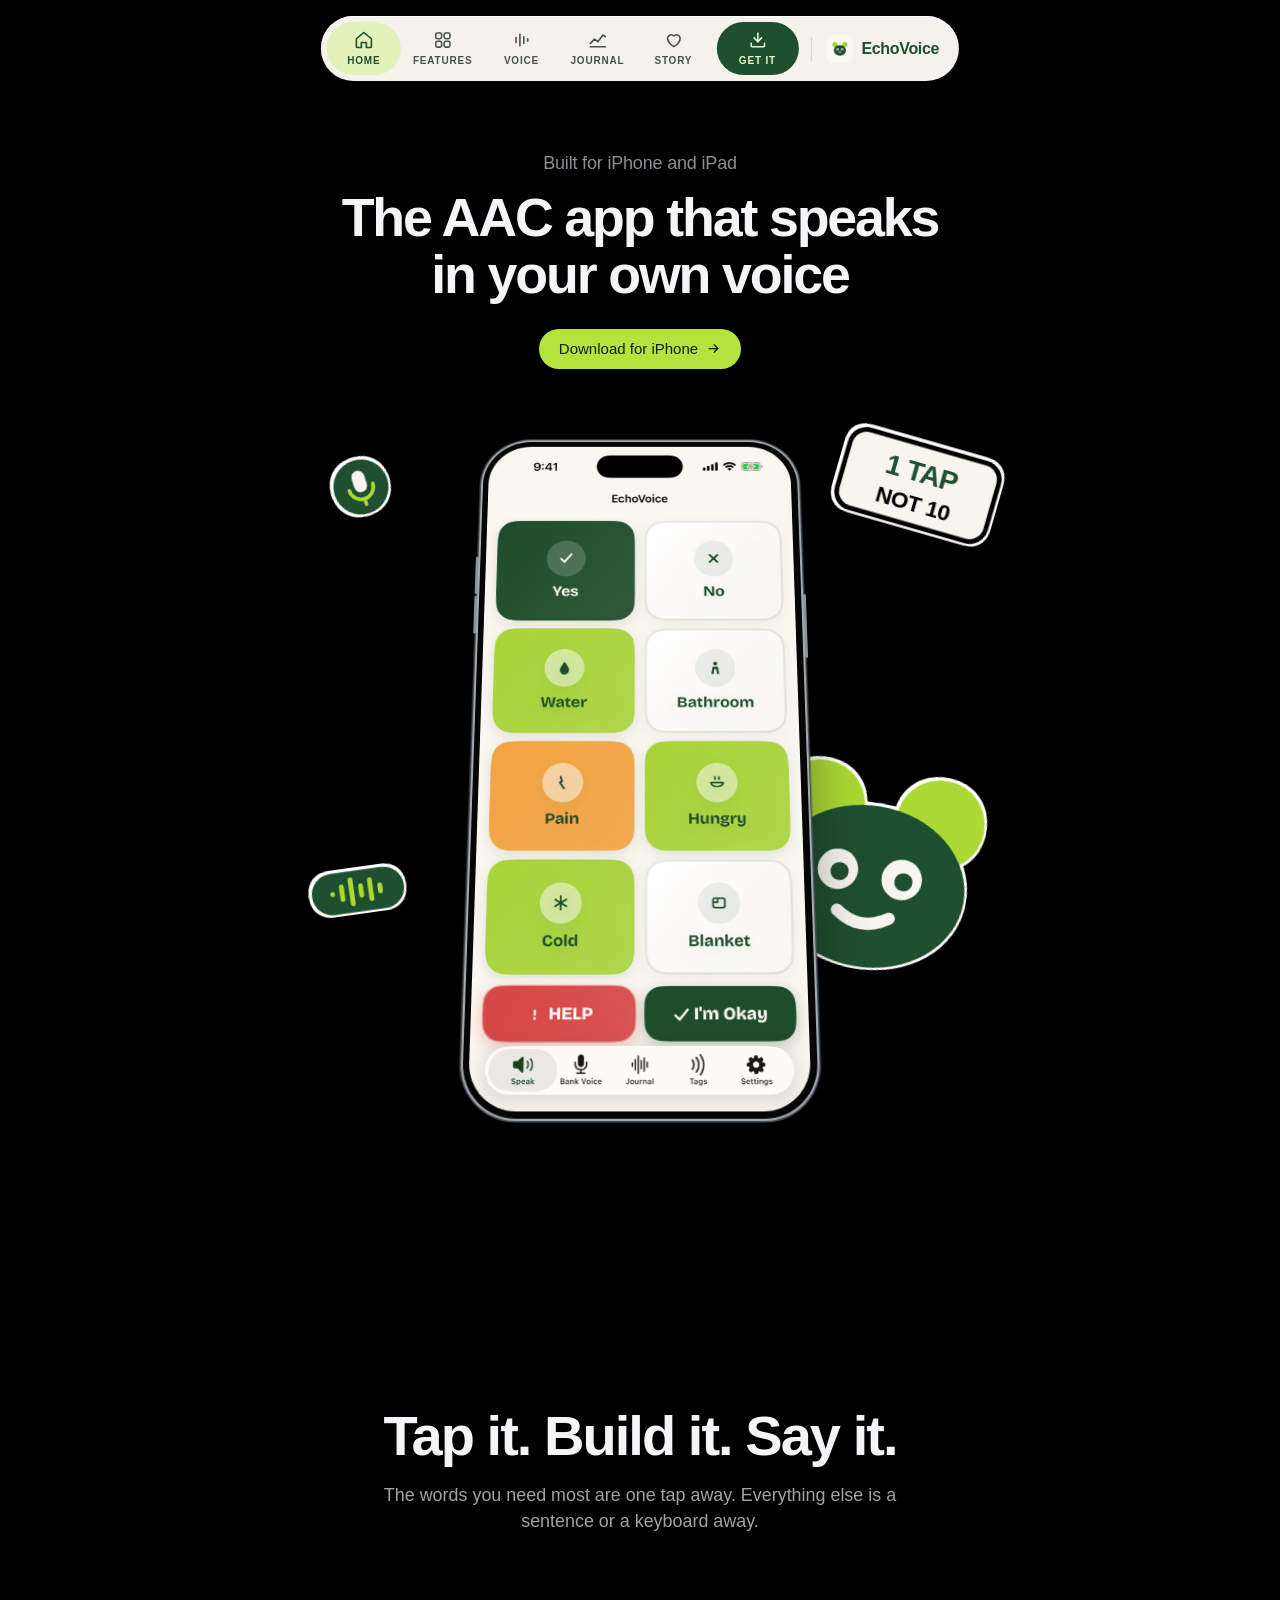
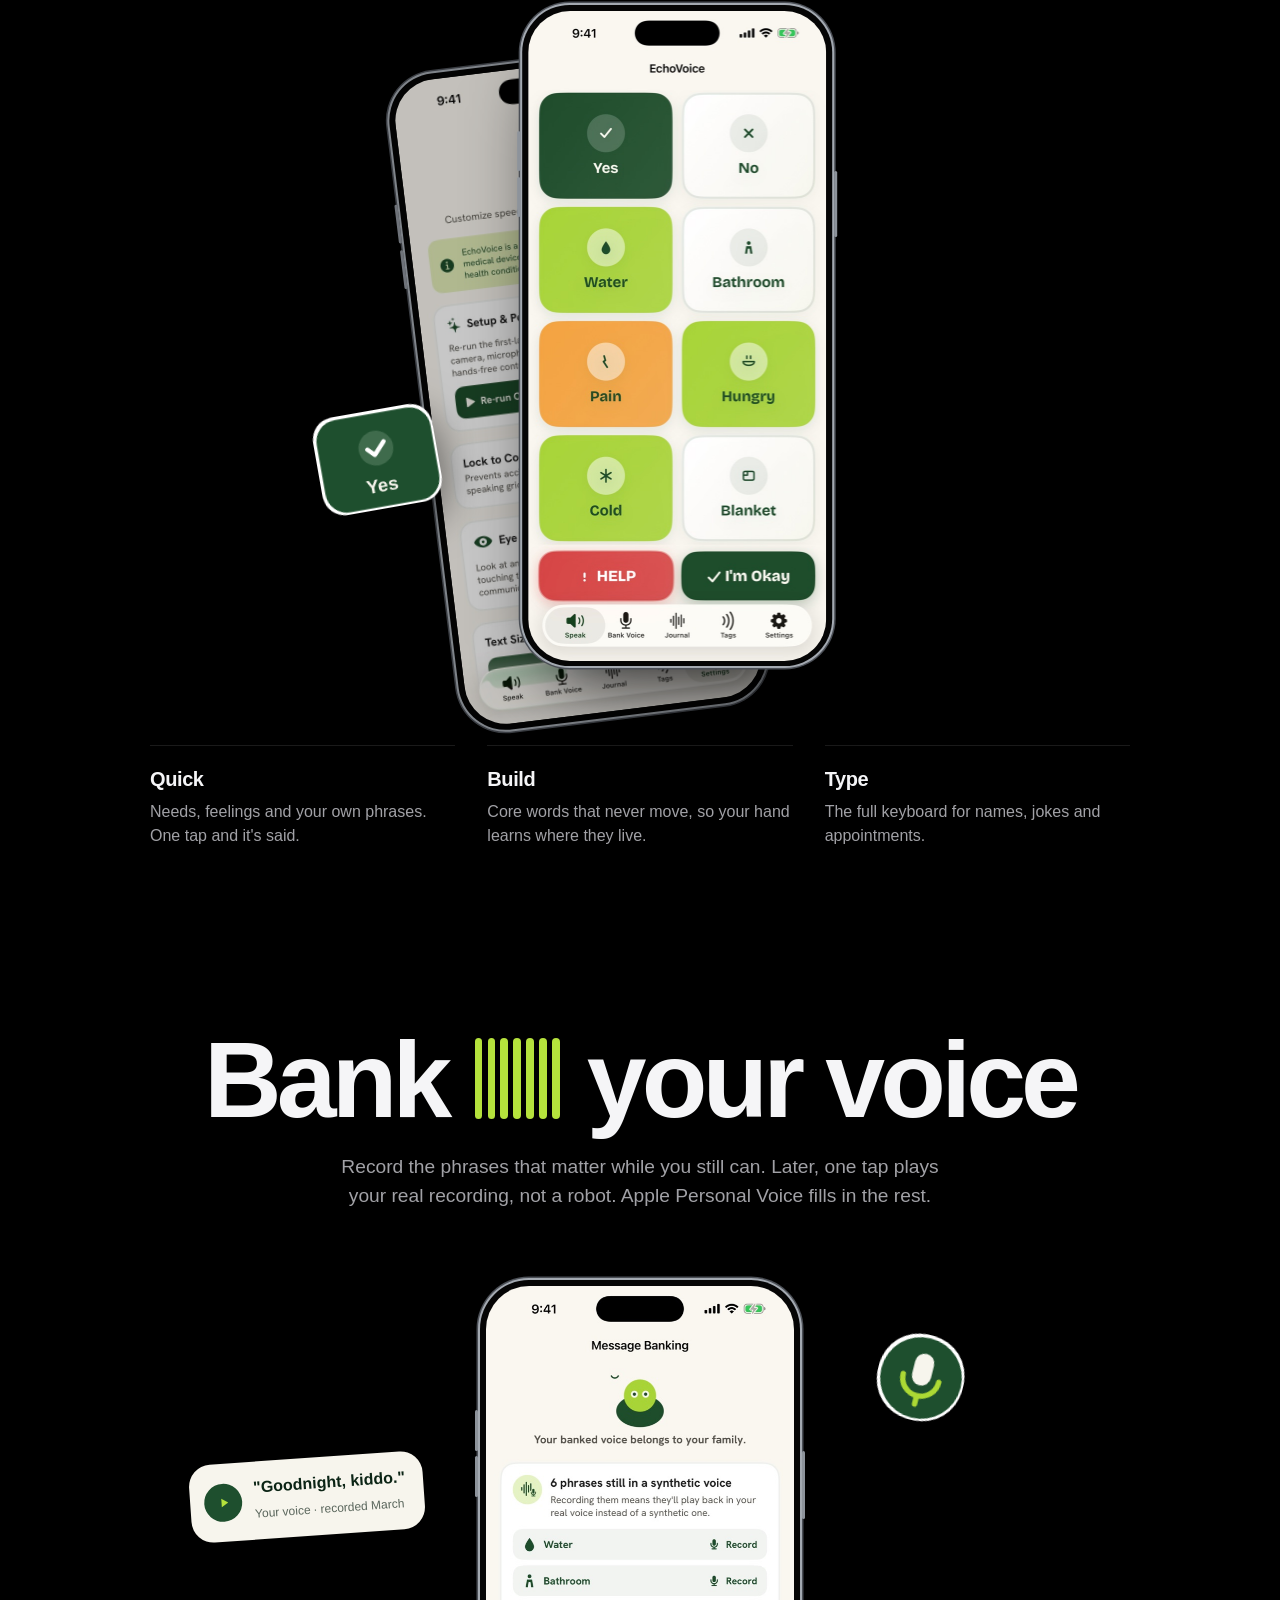
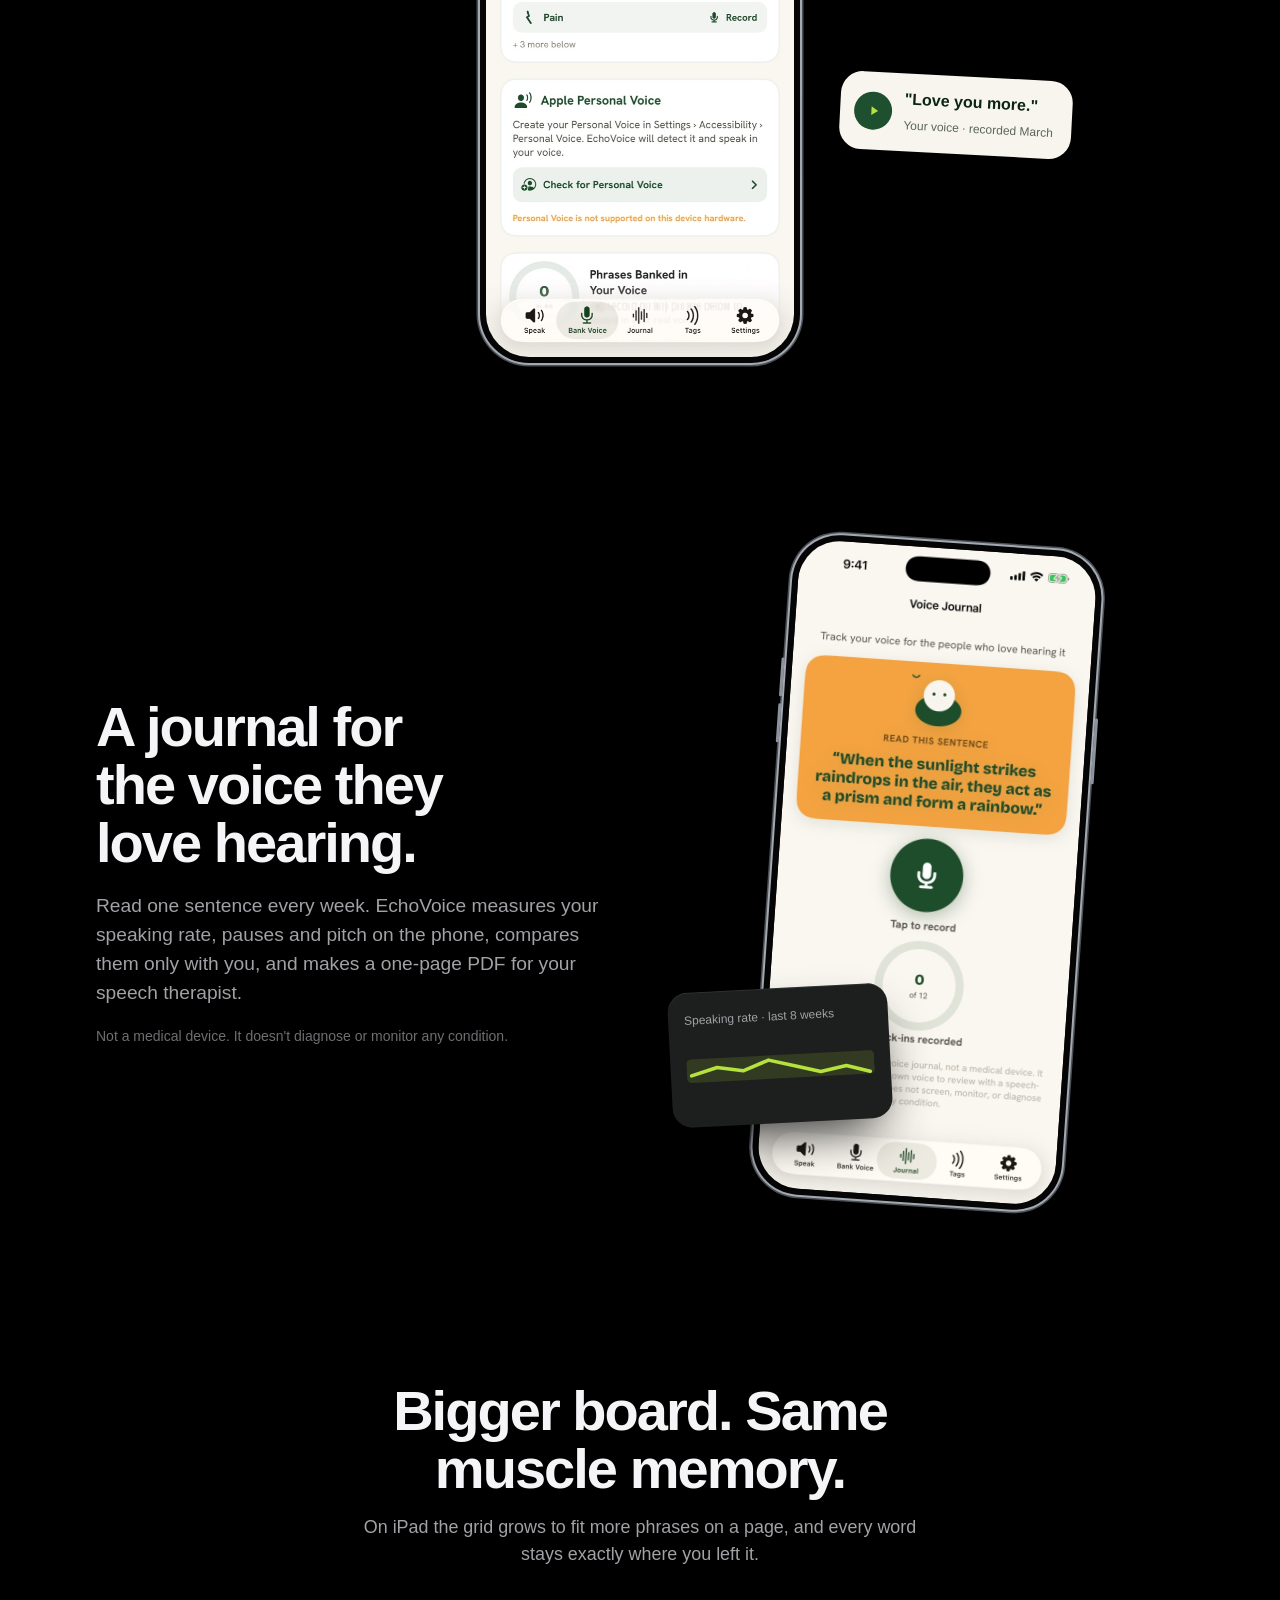
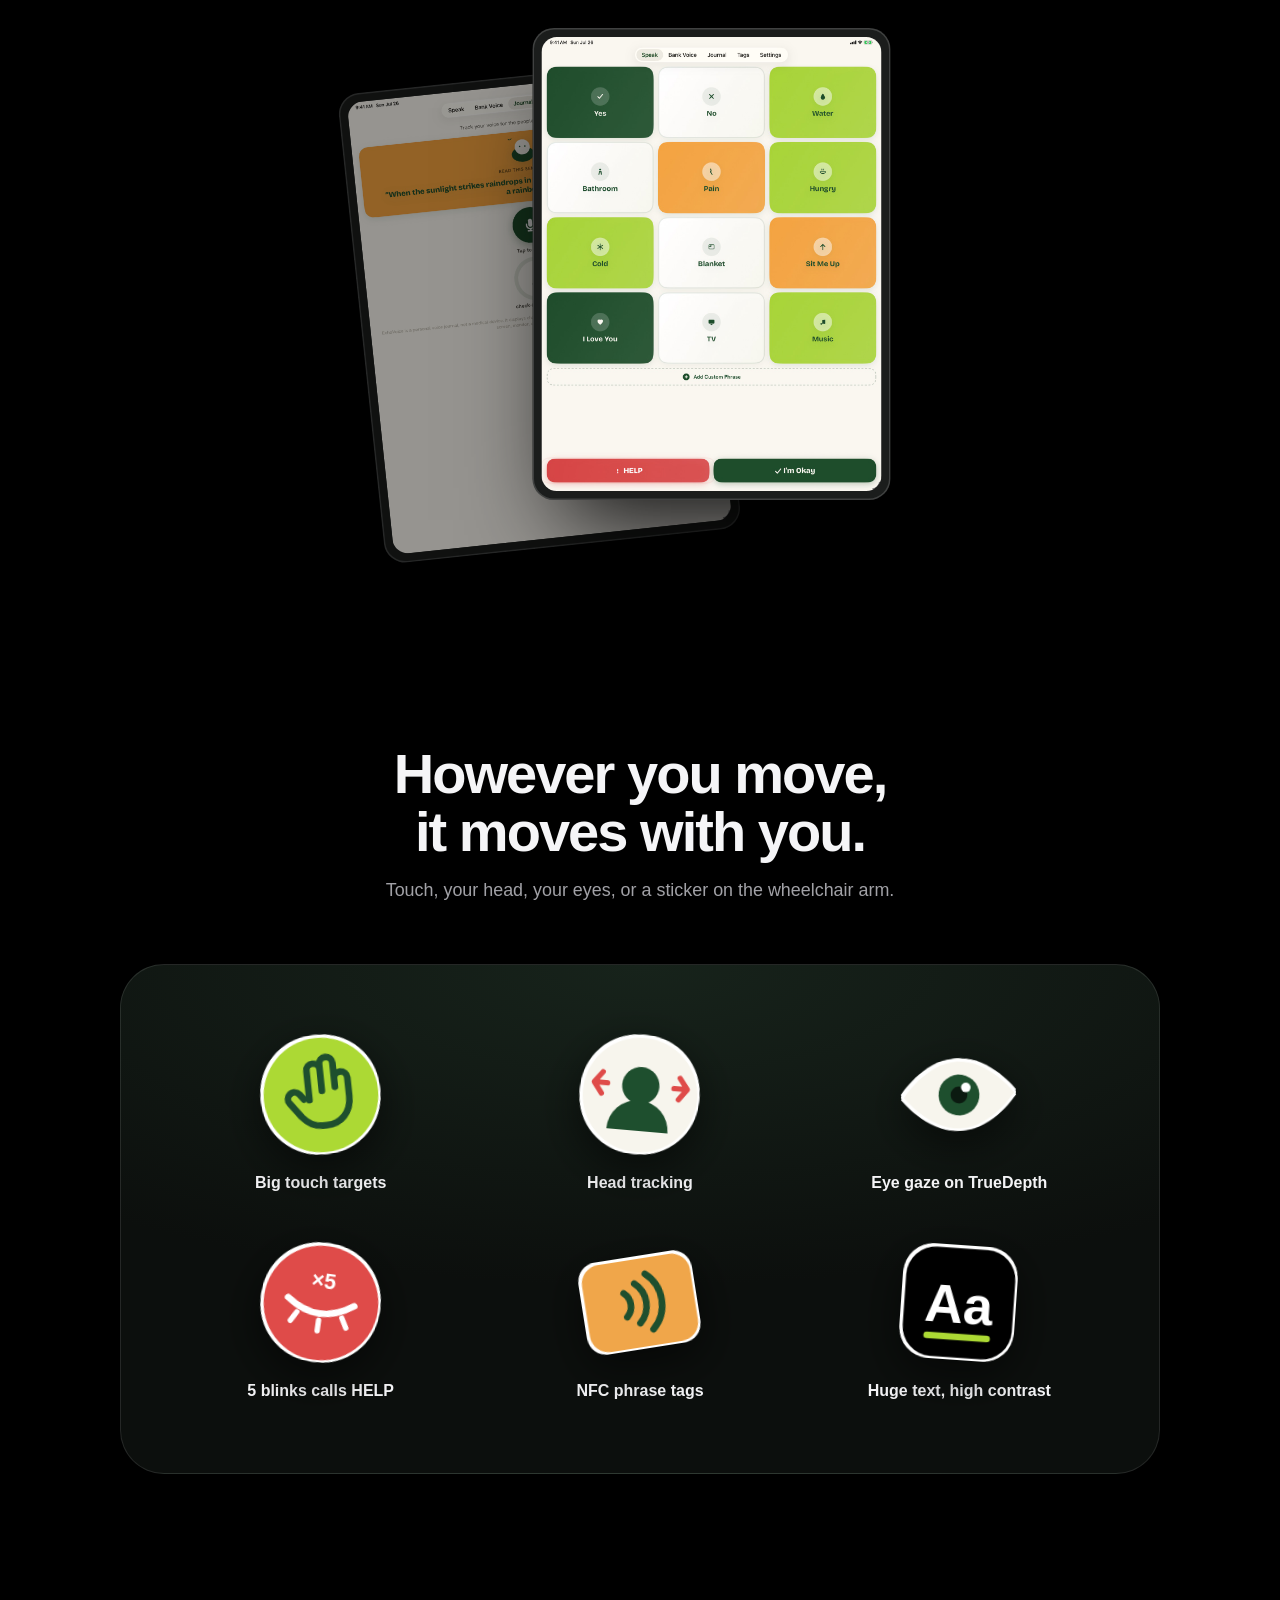
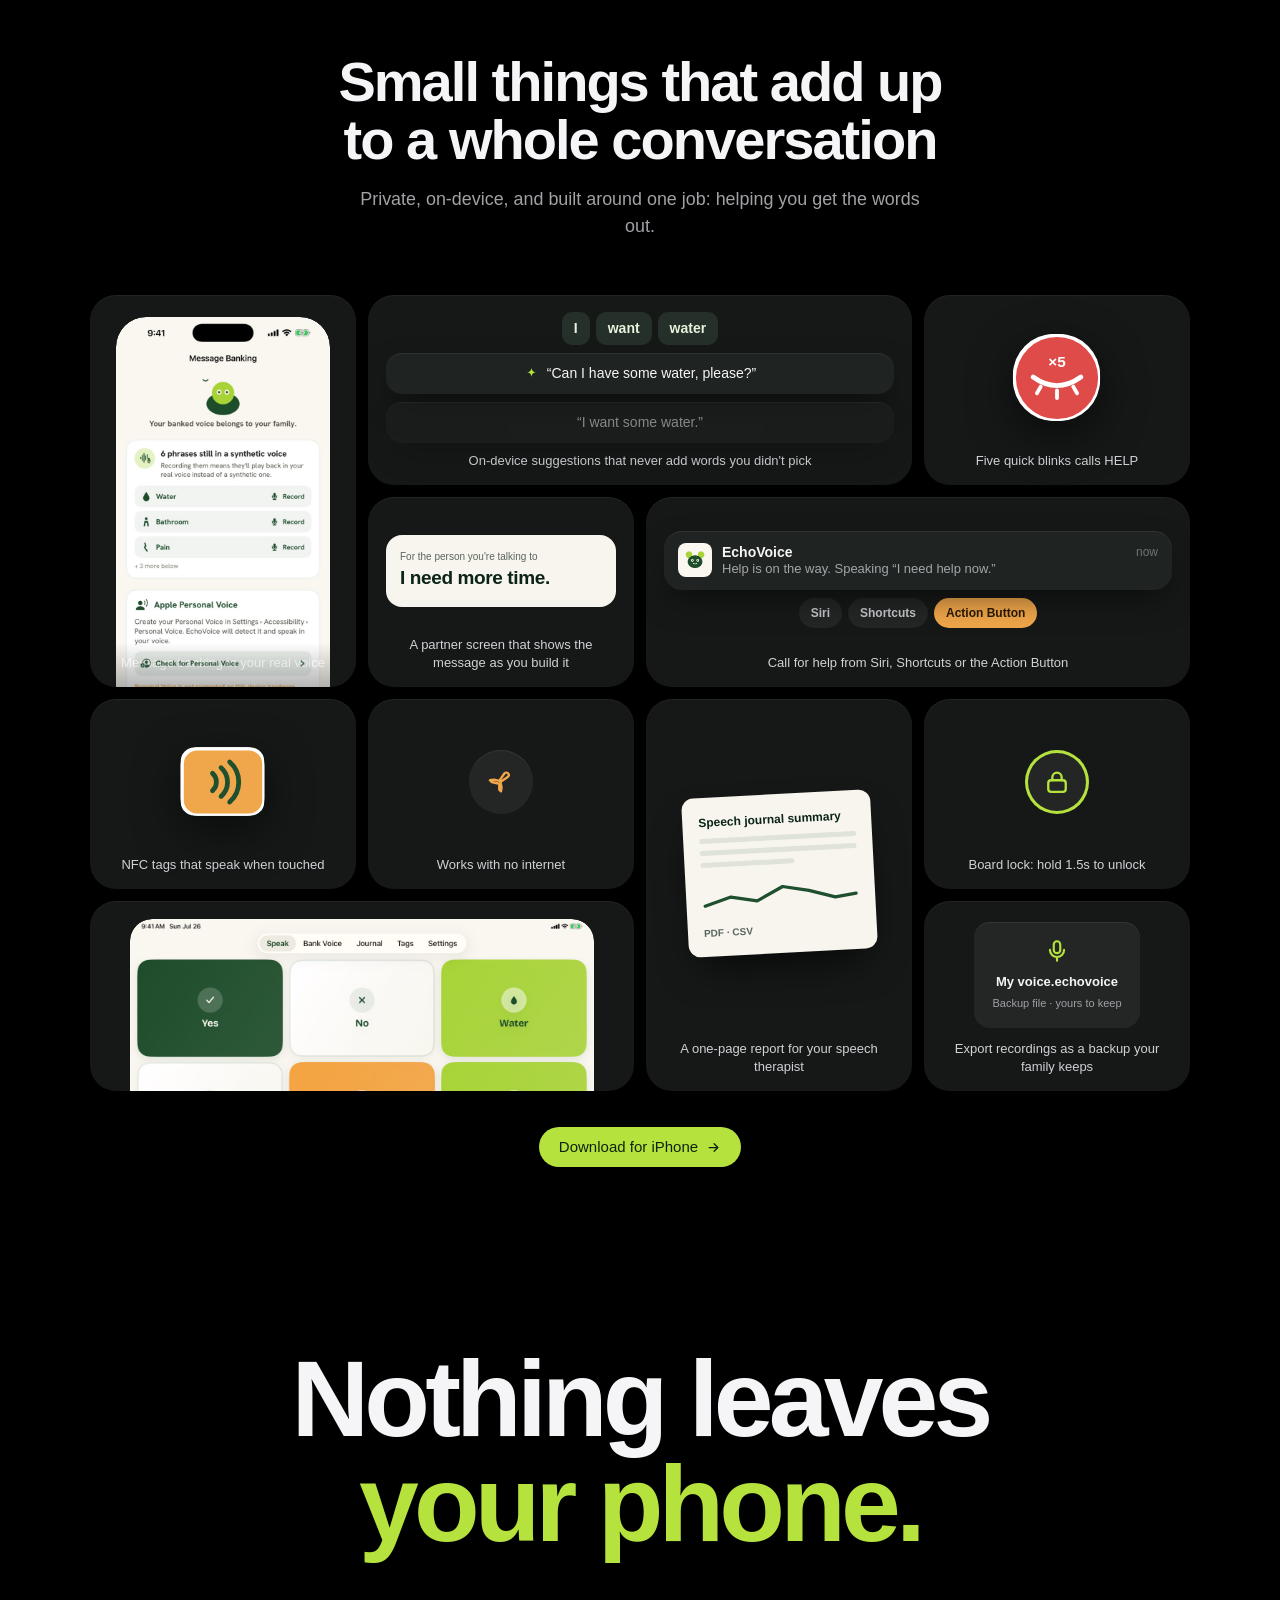
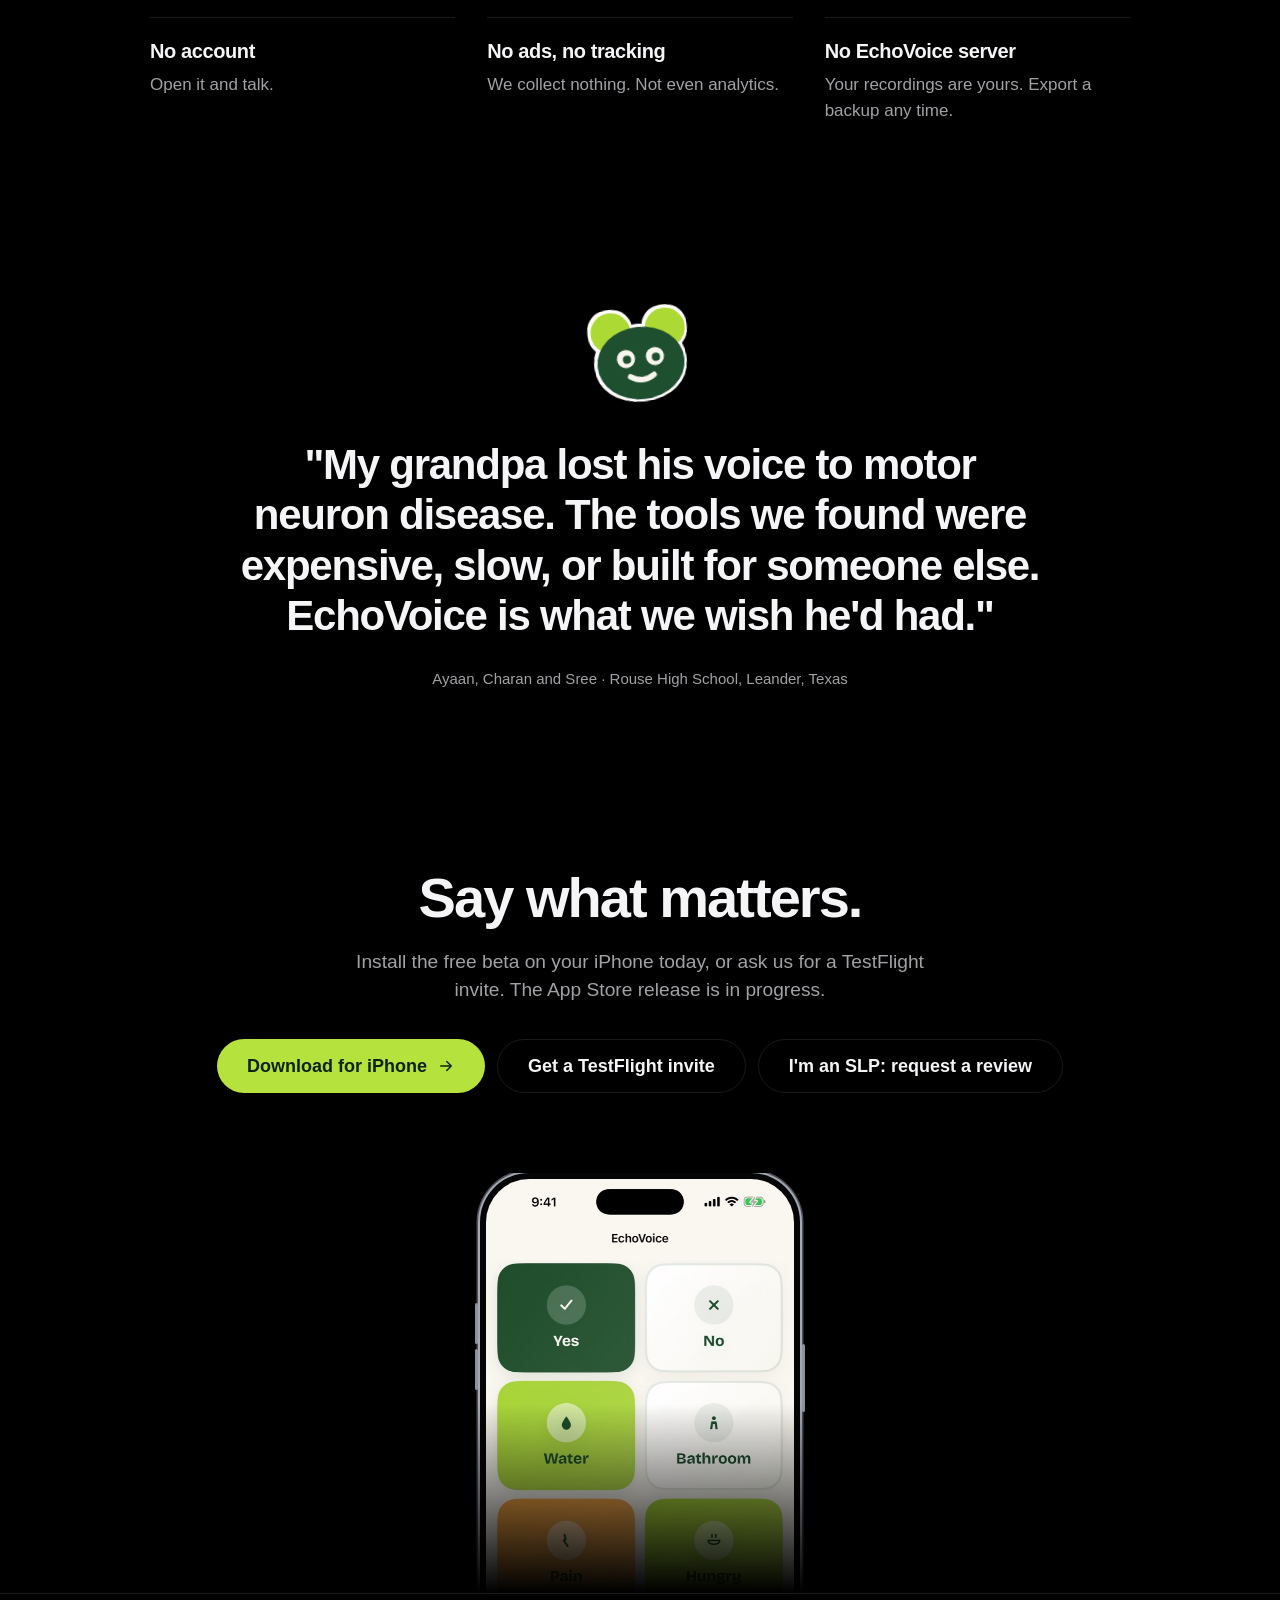
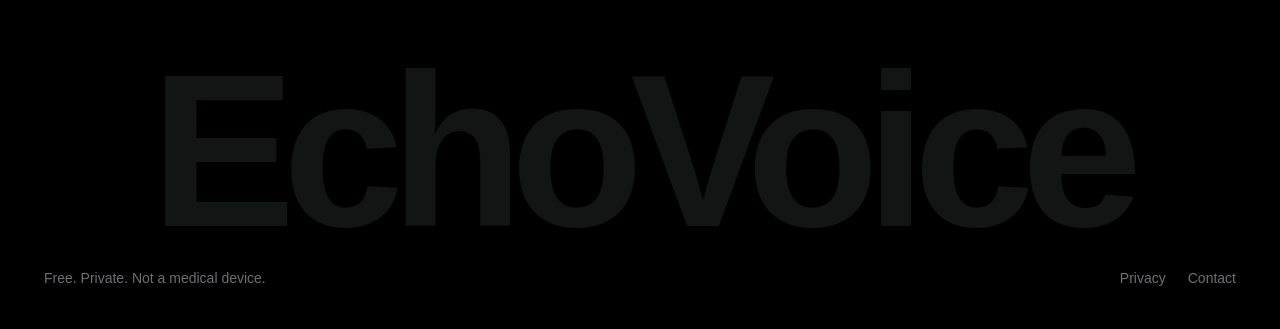
==== commit 7adb8534: "feat: swap glass nav for dock header with tab-bar on phones Co-Authored-By: Claude Opus 5.5 <noreply" ====
--- a/docs/index.html
+++ b/docs/index.html
@@ -14,39 +14,25 @@
 <body>
   <a class="skip" href="#main">Skip to content</a>
 
-  <!-- Plain top bar that scrolls away with the hero -->
-  <header class="topbar">
-    <a class="brand brand-lg" href="#top" aria-label="EchoVoice home">
-      <img src="assets/app-icon.png" alt="" width="38" height="38">
-      <span>EchoVoice</span>
-    </a>
-    <nav class="top-links" aria-label="Quick links">
-      <a href="#story">Our story</a>
-      <a href="install/">Download <svg class="i"><use href="#i-arrow"/></svg></a>
+  <!-- Dock header: icon over label. Becomes a bottom tab bar on phones. -->
+  <header class="dock" aria-label="Main">
+    <nav class="dock-tabs">
+      <span class="dock-ind" aria-hidden="true"></span>
+      <a class="dock-tab" href="#top" style="--n:0"><svg class="i" viewBox="0 0 24 24"><path class="ic-house" d="M3 10.5 12 3l9 7.5V20a1 1 0 0 1-1 1h-5v-6h-6v6H4a1 1 0 0 1-1-1z"/></svg>Home</a>
+      <a class="dock-tab" href="#features" style="--n:1"><svg class="i ic-grid" viewBox="0 0 24 24"><rect x="3.5" y="3.5" width="7" height="7" rx="2"/><rect x="13.5" y="3.5" width="7" height="7" rx="2"/><rect x="13.5" y="13.5" width="7" height="7" rx="2"/><rect x="3.5" y="13.5" width="7" height="7" rx="2"/></svg>Features</a>
+      <a class="dock-tab" href="#voice" style="--n:2"><svg class="i ic-bars" viewBox="0 0 24 24"><line x1="5" y1="9" x2="5" y2="15"/><line x1="9.67" y1="5" x2="9.67" y2="19"/><line x1="14.33" y1="8" x2="14.33" y2="16"/><line x1="19" y1="10.5" x2="19" y2="13.5"/></svg>Voice</a>
+      <a class="dock-tab" href="#journal" style="--n:3"><svg class="i" viewBox="0 0 24 24"><polyline class="ic-line" points="3 16 8 11 12 14 18 6 21 8"/><path d="M3 20h18"/></svg>Journal</a>
+      <a class="dock-tab wide" href="#story" style="--n:4"><svg class="i" viewBox="0 0 24 24"><path class="ic-heart" d="M12 20s-7.5-4.6-7.5-10.2A4.3 4.3 0 0 1 12 7.2a4.3 4.3 0 0 1 7.5 2.6C19.5 15.4 12 20 12 20z"/></svg>Story</a>
     </nav>
+    <a class="dock-get" href="install/" style="--n:5"><svg class="i" viewBox="0 0 24 24"><g class="ic-arrow"><path d="M12 4v10"/><path d="m7.5 9.5 4.5 4.5 4.5-4.5"/></g><path d="M4 16v3a1 1 0 0 0 1 1h14a1 1 0 0 0 1-1v-3"/></svg>Get it</a>
+    <span class="dock-rule" aria-hidden="true"></span>
+    <a class="dock-brand" href="#top" aria-label="EchoVoice home"><img src="assets/app-icon.png" alt="" width="28" height="28"><span>EchoVoice</span></a>
   </header>
-
-  <!-- Liquid-glass pill that slides in once you scroll -->
-  <div class="nav-wrap">
-    <nav class="nav liquid" aria-label="Main">
-      <a class="brand" href="#top" aria-label="EchoVoice home">
-        <img src="assets/app-icon.png" alt="" width="30" height="30">
-        <span>EchoVoice</span>
-      </a>
-      <div class="nav-links">
-        <a href="#features">Features</a>
-        <a href="#voice">Your voice</a>
-        <a href="#journal">Journal</a>
-        <a href="#everything">Everything</a>
-        <a href="#story">Story</a>
-      </div>
-      <a class="nav-cta" href="install/">Download</a>
-    </nav>
-  </div>
 
   <main id="main">
     <!-- ───────── Hero ───────── -->
     <section class="hero" id="top">
+      <a class="mob-brand load" style="--d:0" href="#top"><img src="assets/app-icon.png" alt="" width="34" height="34">EchoVoice</a>
       <p class="kicker load" style="--d:0">Built for iPhone and iPad</p>
       <h1 class="load" style="--d:1">The AAC app that speaks<br>in your own voice</h1>
       <a class="cta cta-sm load" style="--d:2" href="install/">Download for iPhone <svg class="i"><use href="#i-arrow"/></svg></a>
@@ -157,8 +143,8 @@
         <article class="tile b-suggest pop">
           <div class="b-art">
             <div class="chips-row"><span>I</span><span>want</span><span>water</span></div>
-            <div class="suggest liquid"><svg class="i"><use href="#i-spark2"/></svg>“Can I have some water, please?”</div>
-            <div class="suggest liquid dim">“I want some water.”</div>
+            <div class="suggest float-card"><svg class="i"><use href="#i-spark2"/></svg>“Can I have some water, please?”</div>
+            <div class="suggest float-card dim">“I want some water.”</div>
           </div>
           <p>On-device suggestions that never add words you didn't pick</p>
         </article>
@@ -177,7 +163,7 @@
 
         <article class="tile b-siri pop">
           <div class="b-art">
-            <div class="notif liquid"><img src="assets/app-icon.png" alt="" width="34" height="34"><div><b>EchoVoice</b><span>Help is on the way. Speaking “I need help now.”</span></div><time>now</time></div>
+            <div class="notif float-card"><img src="assets/app-icon.png" alt="" width="34" height="34"><div><b>EchoVoice</b><span>Help is on the way. Speaking “I need help now.”</span></div><time>now</time></div>
             <div class="action-row"><span class="act">Siri</span><span class="act">Shortcuts</span><span class="act on">Action Button</span></div>
           </div>
           <p>Call for help from Siri, Shortcuts or the Action Button</p>
--- a/docs/site.css
+++ b/docs/site.css
@@ -39,63 +39,85 @@
 .lead { margin: 20px auto 0; max-width: 600px; font-size: clamp(17px, 1.5vw, 20px); color: var(--muted); }
 .lime { color: var(--lime); }
 
-/* ── Liquid glass ── */
-.liquid {
-  position: relative;
-  background: rgba(38, 42, 40, .42);
-  backdrop-filter: blur(18px) saturate(190%) brightness(1.08);
-  -webkit-backdrop-filter: blur(18px) saturate(190%) brightness(1.08);
-  box-shadow:
-    inset 0 1px .5px rgba(255, 255, 255, .28),
-    inset 0 -1px .5px rgba(255, 255, 255, .06),
-    inset 0 0 8px rgba(255, 255, 255, .05),
-    0 .5px 1px rgba(0, 0, 0, .3),
-    0 14px 34px -10px rgba(0, 0, 0, .6);
-  border: 0;
-}
-/* specular rim: bright at the top-left, fading around the edge */
-.liquid::before {
-  content: ""; position: absolute; inset: 0; border-radius: inherit; padding: 1px; pointer-events: none;
-  background: linear-gradient(140deg, rgba(255, 255, 255, .55), rgba(255, 255, 255, .08) 30%, rgba(255, 255, 255, .02) 60%, rgba(255, 255, 255, .22));
-  -webkit-mask: linear-gradient(#000 0 0) content-box, linear-gradient(#000 0 0);
-  -webkit-mask-composite: xor; mask-composite: exclude;
-}
-@supports not ((backdrop-filter: blur(1px)) or (-webkit-backdrop-filter: blur(1px))) {
-  .liquid { background: rgba(30, 33, 31, .94); }
-}
-
-/* ── Top bar (scrolls away) ── */
-.topbar { position: absolute; inset: 0 0 auto; z-index: 20; display: flex; justify-content: space-between; align-items: center; width: min(1180px, 100% - 32px); margin: 0 auto; padding-top: 30px; }
-.brand { display: flex; align-items: center; gap: 10px; font-weight: 600; font-size: 17px; letter-spacing: -.015em; }
-.brand img { border-radius: 8px; }
-.brand-lg { font-size: 20px; gap: 12px; }
-.brand-lg img { border-radius: 9px; }
-.top-links { display: flex; gap: 22px; }
-.top-links a { display: inline-flex; align-items: center; gap: 6px; font-weight: 500; font-size: 15px; text-decoration: underline; text-underline-offset: 4px; text-decoration-thickness: 1px; }
-.top-links a:hover { color: var(--lime); }
-.top-links .i { width: 15px; height: 15px; }
-
-/* ── Glass pill (slides in after the hero) ── */
-.nav-wrap { position: fixed; inset: 14px 0 auto; z-index: 50; display: flex; justify-content: center; padding: 0 12px; pointer-events: none; }
-.nav {
-  pointer-events: auto; width: min(1120px, 100%);
-  display: flex; align-items: center; gap: 10px;
-  padding: 7px 7px 7px 14px; border-radius: 999px;
-  opacity: 0; transform: translateY(-140%) scale(.96);
-  transition: opacity .5s var(--ease), transform .7s var(--ease);
-}
-.nav.shown { opacity: 1; transform: none; }
-.nav-links { margin-left: auto; display: flex; gap: 2px; }
-.nav-links a { padding: 8px 14px; border-radius: 999px; font-size: 14.5px; color: rgba(245, 245, 247, .78); transition: color .2s, background .25s; }
-.nav-links a:hover { color: var(--ink); background: rgba(255, 255, 255, .08); }
-.nav-links a.active { color: var(--ink); background: rgba(255, 255, 255, .11); }
-.nav-cta {
-  display: inline-flex; align-items: center; height: 40px; padding: 0 18px; border-radius: 999px;
-  background: #f5f5f7; color: #0b0c0c; font-weight: 600; font-size: 14.5px;
+/* ── Floating cards (solid, no glass) ── */
+.float-card { position: relative; background: #1f2321; box-shadow: inset 0 1px 0 rgba(255, 255, 255, .07), 0 14px 34px -10px rgba(0, 0, 0, .6); }
+
+/* ── Dock header: icon over label, a lime pill glides to the tab you're on ── */
+.dock {
+  --dock-bg: #f4f2ea;
+  --dock-ink: #46524a;
+  --dock-on: #1e4f2e;
+  --dock-pill: #e3f1bb;
+  position: fixed; top: 16px; left: 50%; z-index: 50;
+  display: flex; align-items: center; gap: 4px;
+  padding: 6px; border-radius: 999px;
+  background: var(--dock-bg); color: var(--dock-ink);
+  box-shadow: 0 1px 0 rgba(255, 255, 255, .9) inset, 0 10px 30px -8px rgba(0, 0, 0, .55), 0 2px 6px rgba(0, 0, 0, .25);
+  translate: -50% 0;
+  transition: translate .55s var(--ease), box-shadow .3s;
+}
+.js .dock { animation: dock-in .9s var(--spring) .15s backwards; }
+.dock.tucked { translate: -50% calc(-100% - 30px); }
+@keyframes dock-in { from { translate: -50% -140%; } }
+
+.dock-tabs { position: relative; display: flex; }
+.dock-ind {
+  position: absolute; top: 0; bottom: 0; left: 0; width: 0; border-radius: 999px;
+  background: var(--dock-pill); opacity: 0; pointer-events: none;
+  transition: translate .5s var(--spring), width .5s var(--spring), opacity .25s;
+}
+.dock-ind.on { opacity: 1; }
+.dock-static .dock-tab.active { background: var(--dock-pill); }
+
+.dock-tab {
+  position: relative; z-index: 1;
+  display: grid; justify-items: center; gap: 3px;
+  min-width: 74px; padding: 8px 12px 7px; border-radius: 999px;
+  font-size: 10px; font-weight: 700; letter-spacing: .08em; text-transform: uppercase;
+  transition: color .25s;
+}
+.dock-tab .i { width: 20px; height: 20px; stroke-width: 1.9; overflow: visible; }
+.dock-tab:hover, .dock-tab.active { color: var(--dock-on); }
+.js .dock-tab { animation: tab-in .6s var(--ease) backwards; animation-delay: calc(.45s + var(--n, 0) * .05s); }
+@keyframes tab-in { from { opacity: 0; translate: 0 6px; } }
+
+/* each icon has its own little move */
+.dock-tab .i * { transform-box: fill-box; transform-origin: center; }
+.dock-tab:hover .ic-house    { animation: hop .5s var(--spring); }
+.dock-tab:hover .ic-grid rect:nth-child(odd)  { animation: blink-tile .5s var(--ease); }
+.dock-tab:hover .ic-grid rect:nth-child(even) { animation: blink-tile .5s var(--ease) .12s; }
+.dock-tab:hover .ic-bars line { animation: eq .7s var(--ease); transform-origin: center; }
+.dock-tab:hover .ic-bars line:nth-child(2) { animation-delay: .08s; }
+.dock-tab:hover .ic-bars line:nth-child(3) { animation-delay: .16s; }
+.dock-tab:hover .ic-bars line:nth-child(4) { animation-delay: .24s; }
+.dock-tab:hover .ic-line { stroke-dasharray: 40; animation: draw .7s var(--ease); }
+.dock-tab:hover .ic-heart    { animation: beat .8s var(--ease); }
+@keyframes hop { 40% { transform: translateY(-3px); } }
+@keyframes blink-tile { 45% { transform: scale(.55); } }
+@keyframes eq { 35% { transform: scaleY(.35); } 70% { transform: scaleY(1.25); } }
+@keyframes draw { from { stroke-dashoffset: 40; } }
+@keyframes beat { 20% { transform: scale(1.25); } 40% { transform: scale(.95); } 60% { transform: scale(1.15); } }
+
+.dock-get {
+  display: grid; justify-items: center; gap: 3px;
+  min-width: 82px; padding: 8px 14px 7px; margin-left: 2px; border-radius: 999px;
+  background: var(--forest); color: #eaf6c8;
+  font-size: 10px; font-weight: 700; letter-spacing: .08em; text-transform: uppercase;
   transition: transform .35s var(--spring), background .2s;
 }
-.nav-cta:hover { transform: scale(1.04); background: #fff; }
-.nav-cta:active { transform: scale(.96); }
+.dock-get .i { width: 20px; height: 20px; stroke-width: 1.9; }
+.dock-get .ic-arrow { transform-box: fill-box; }
+.dock-get:hover { background: #245c36; transform: scale(1.04); }
+.dock-get:hover .ic-arrow { animation: drop .7s var(--ease); }
+.dock-get:active { transform: scale(.96); }
+@keyframes drop { 40% { transform: translateY(3px); } 41% { opacity: 1; } }
+
+.dock-rule { width: 1px; height: 24px; margin: 0 10px 0 8px; background: rgba(30, 79, 46, .16); }
+.dock-brand { display: flex; align-items: center; gap: 8px; padding-right: 14px; color: var(--dock-on); font-weight: 800; font-size: 16px; letter-spacing: -.02em; }
+.dock-brand img { width: 28px; height: 28px; border-radius: 7px; transition: rotate .5s var(--spring); }
+.dock-brand:hover img { rotate: -12deg; }
+
+.mob-brand { display: none; }
 
 /* ── Buttons ── */
 .cta {
@@ -390,13 +412,22 @@
   .b-ipad { grid-column: span 2; }
 }
 @media (max-width: 860px) {
-  .nav-links { display: none; }
-  .nav-cta { margin-left: auto; }
+  .dock-tab { min-width: 64px; padding-inline: 8px; }
+  .dock-rule, .dock-brand span { display: none; }
+  .dock-brand { padding: 0 6px 0 4px; }
 }
 @media (max-width: 700px) {
-  .topbar { padding-top: 22px; }
-  .top-links a:first-child { display: none; }
-  .hero { padding-top: 120px; }
+  /* on phones the dock becomes a tab bar at the bottom, like an iPhone app */
+  .dock { top: auto; bottom: calc(12px + env(safe-area-inset-bottom)); gap: 2px; padding: 5px; }
+  .dock.tucked { translate: -50% calc(100% + 30px); }
+  @keyframes dock-in { from { translate: -50% 140%; } }
+  .dock-brand, .dock-rule, .dock-tab.wide { display: none; }
+  .dock-static .dock-brand { display: flex; padding: 0 8px 0 6px; }
+  .dock-tab, .dock-get { min-width: 0; width: 62px; padding: 7px 0 6px; font-size: 9px; letter-spacing: .05em; }
+  .foot { padding-bottom: 110px; }
+  .hero { padding-top: 34px; }
+  .mob-brand { display: inline-flex; align-items: center; gap: 10px; margin-bottom: 34px; font-weight: 700; font-size: 18px; letter-spacing: -.02em; }
+  .mob-brand img { border-radius: 8px; }
   .kicker { font-size: 15px; }
   .stage { height: 620px; margin-top: 24px; }
   .hero-tilt { width: 250px; }
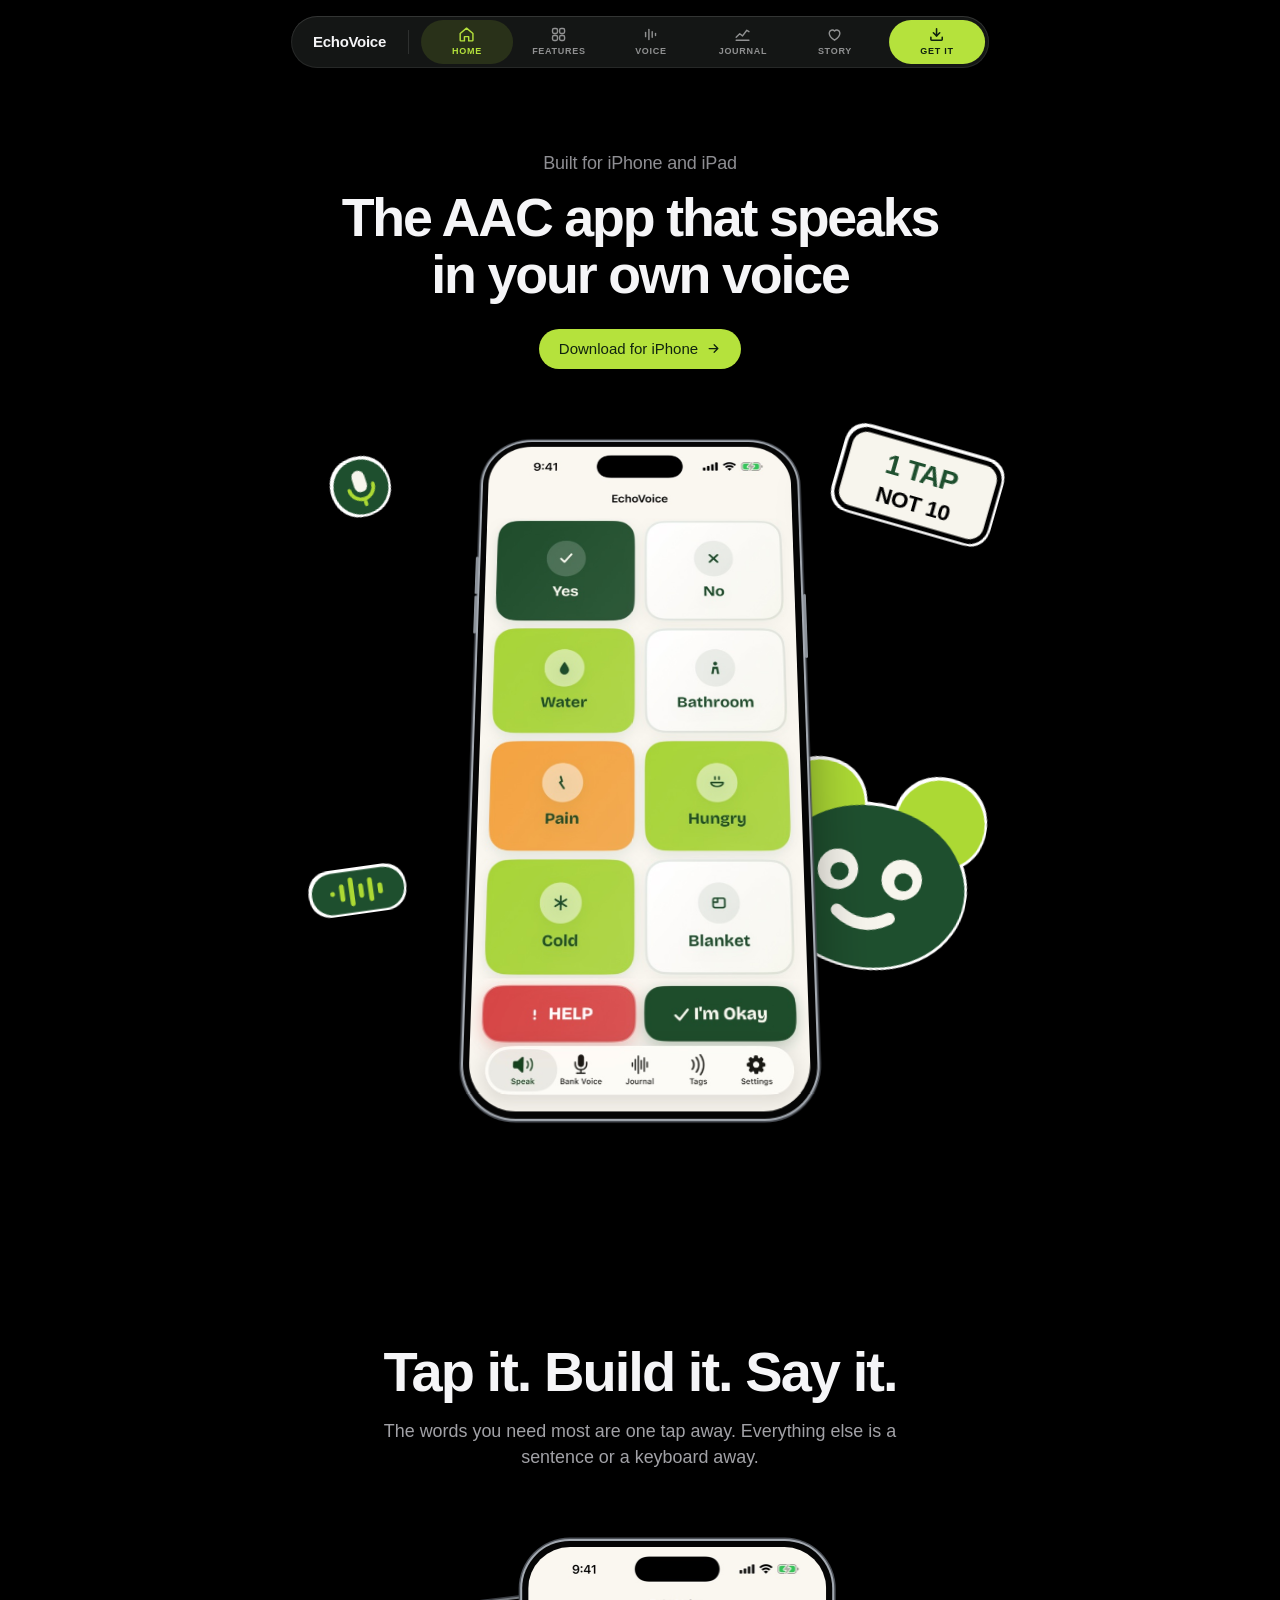
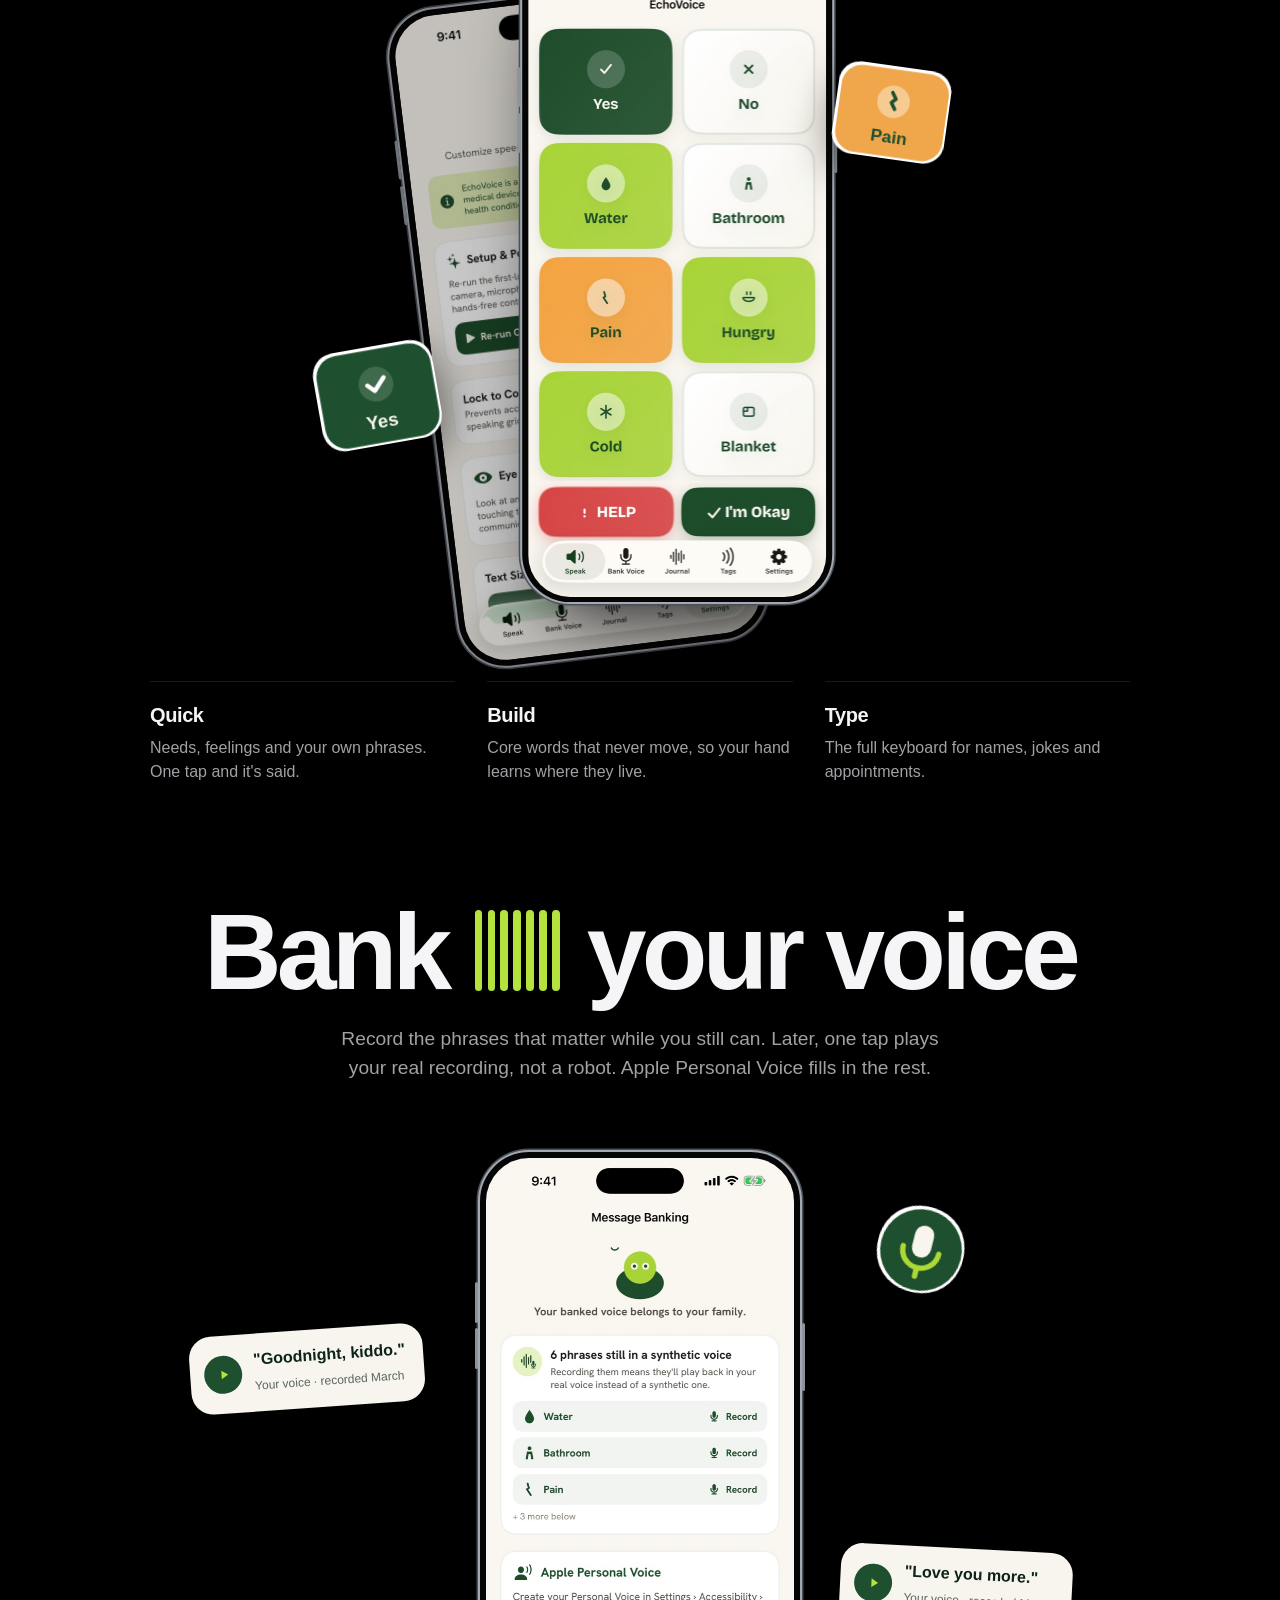
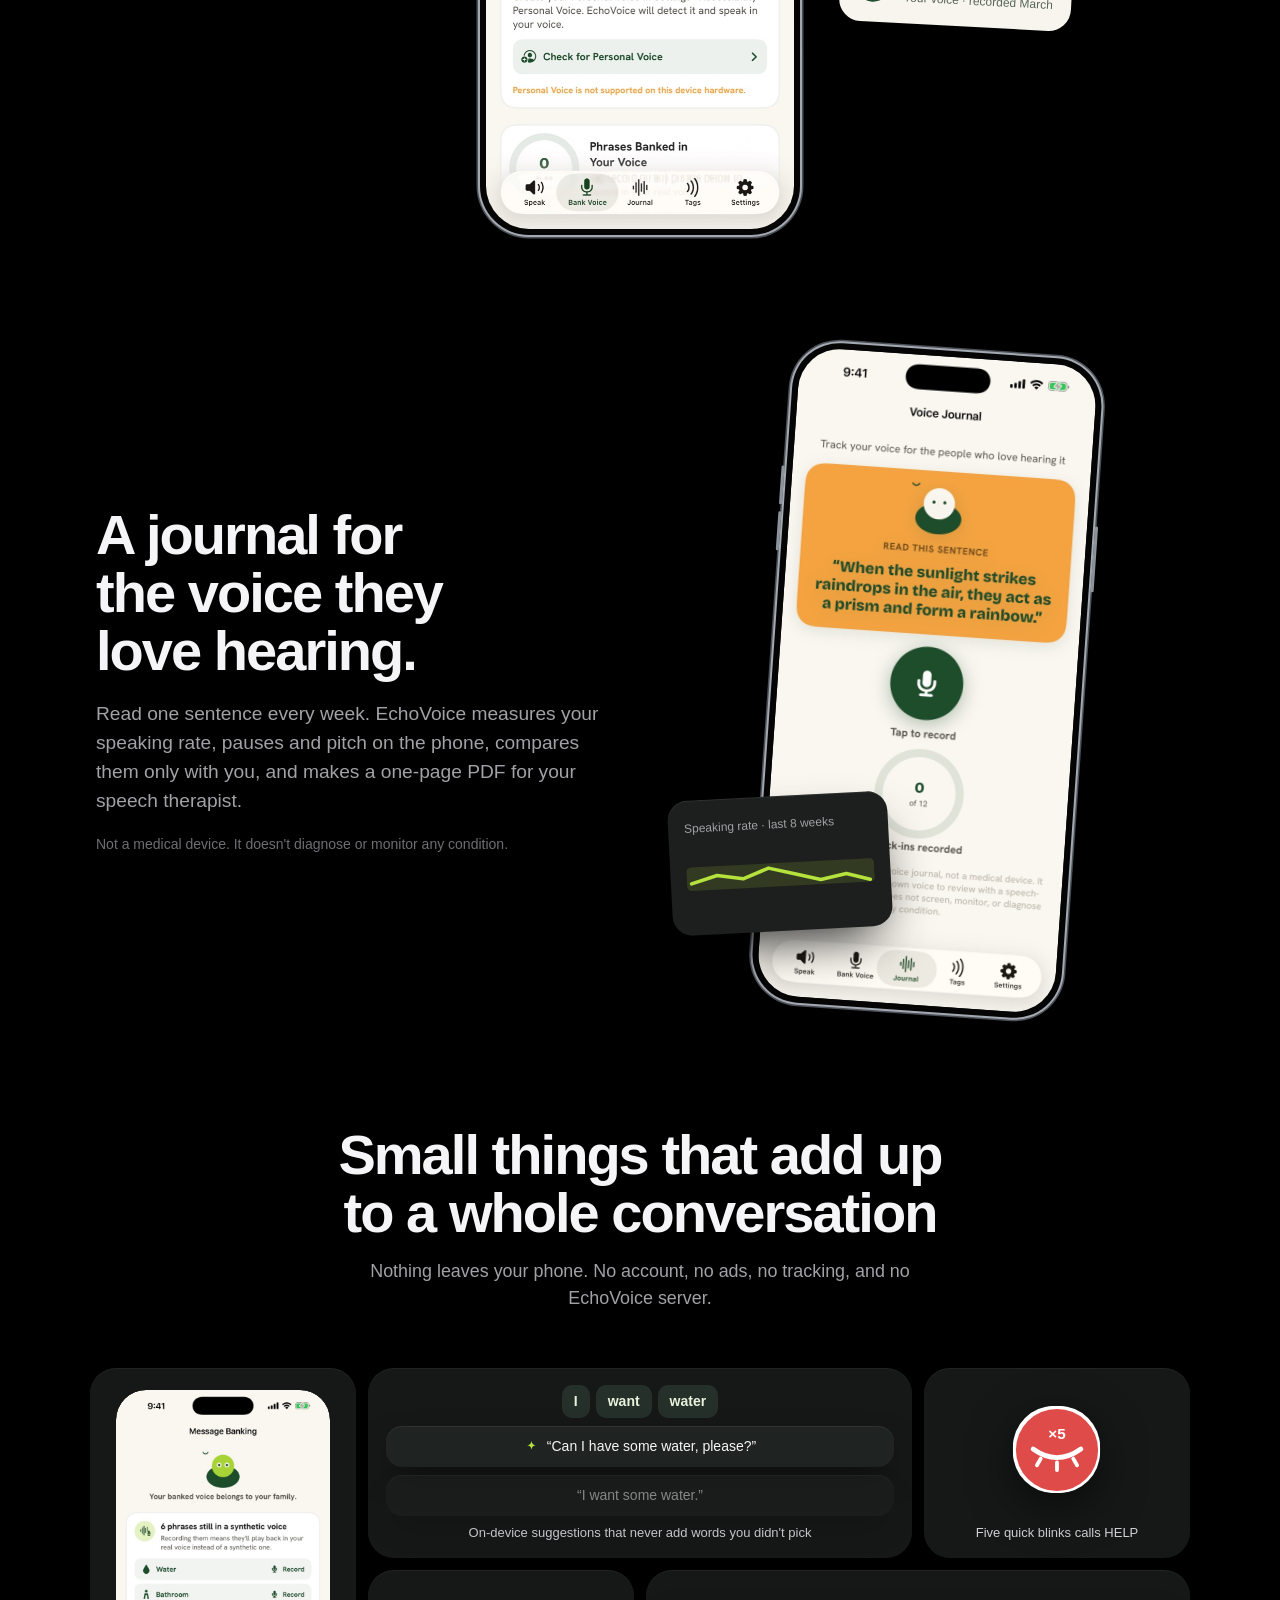
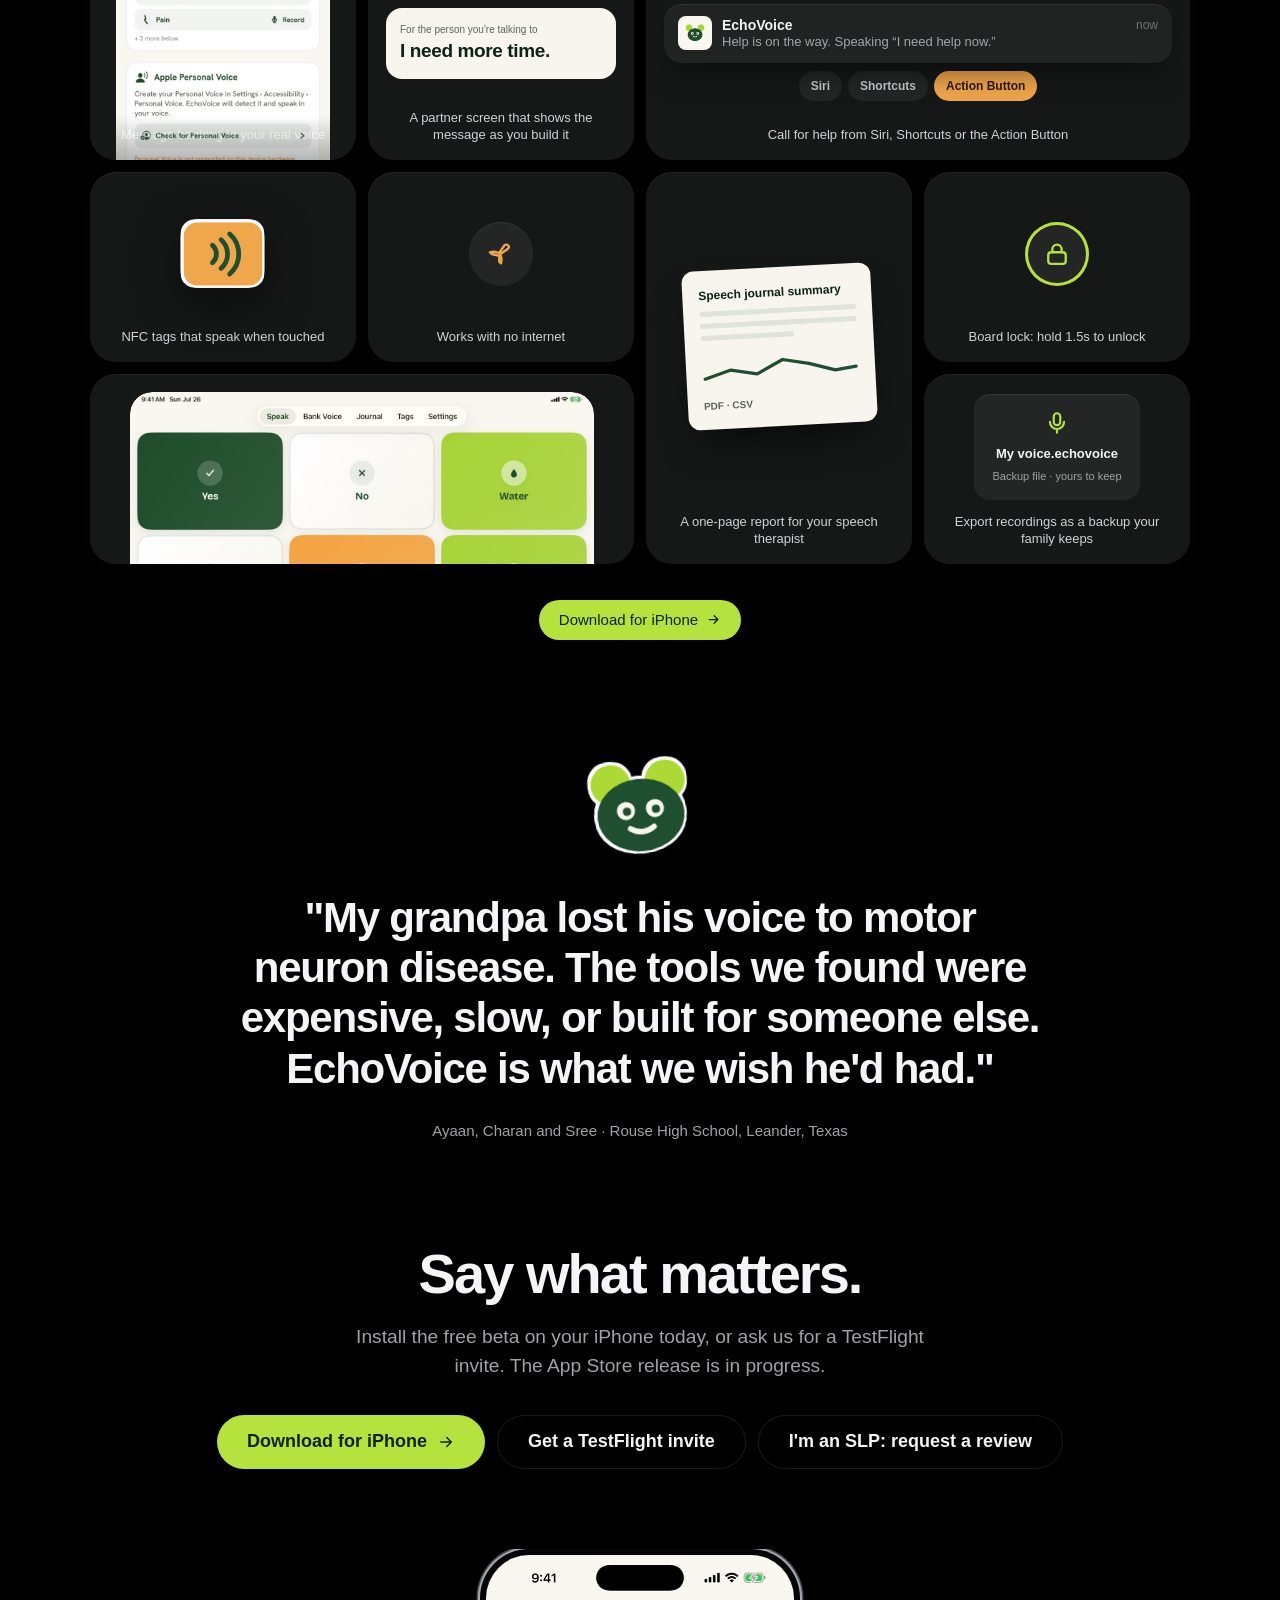
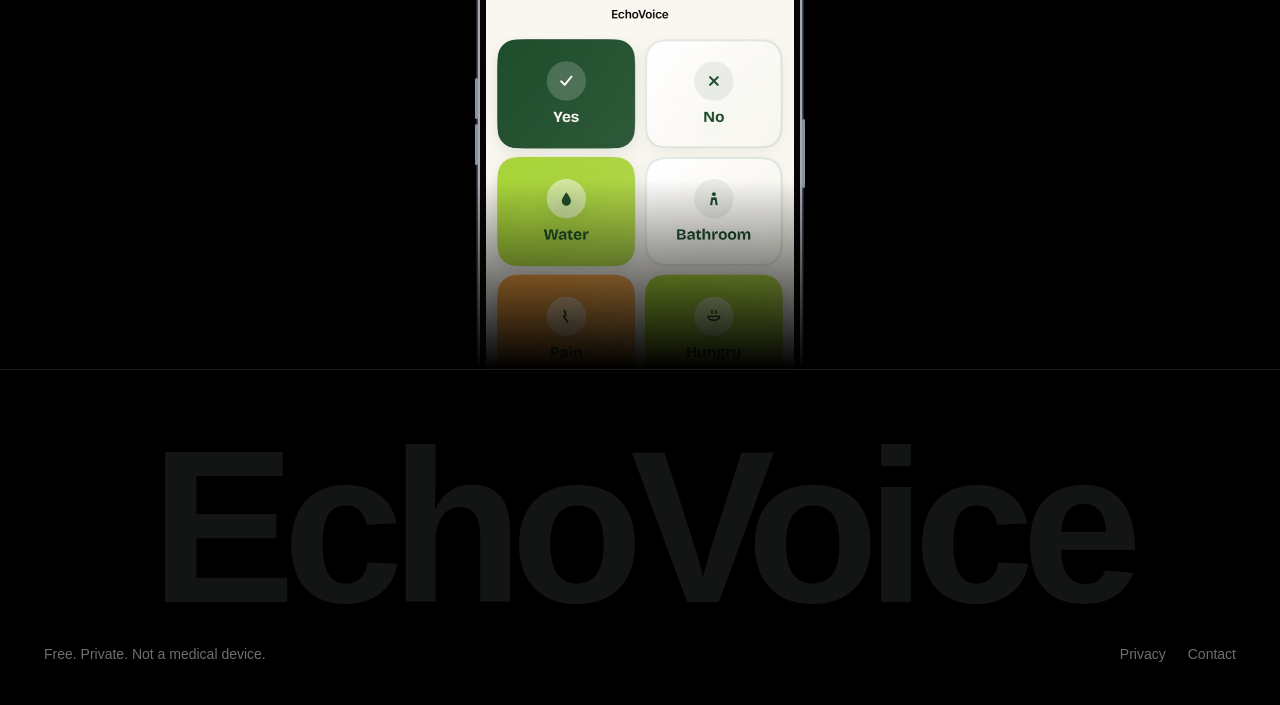
==== commit f38329ff: "feat: darker slimmer dock, brand on left, shorter page Drop the iPad, sticker wall and privacy secti" ====
--- a/docs/index.html
+++ b/docs/index.html
@@ -16,6 +16,8 @@
 
   <!-- Dock header: icon over label. Becomes a bottom tab bar on phones. -->
   <header class="dock" aria-label="Main">
+    <a class="dock-brand" href="#top">EchoVoice</a>
+    <span class="dock-rule" aria-hidden="true"></span>
     <nav class="dock-tabs">
       <span class="dock-ind" aria-hidden="true"></span>
       <a class="dock-tab" href="#top" style="--n:0"><svg class="i" viewBox="0 0 24 24"><path class="ic-house" d="M3 10.5 12 3l9 7.5V20a1 1 0 0 1-1 1h-5v-6h-6v6H4a1 1 0 0 1-1-1z"/></svg>Home</a>
@@ -25,14 +27,12 @@
       <a class="dock-tab wide" href="#story" style="--n:4"><svg class="i" viewBox="0 0 24 24"><path class="ic-heart" d="M12 20s-7.5-4.6-7.5-10.2A4.3 4.3 0 0 1 12 7.2a4.3 4.3 0 0 1 7.5 2.6C19.5 15.4 12 20 12 20z"/></svg>Story</a>
     </nav>
     <a class="dock-get" href="install/" style="--n:5"><svg class="i" viewBox="0 0 24 24"><g class="ic-arrow"><path d="M12 4v10"/><path d="m7.5 9.5 4.5 4.5 4.5-4.5"/></g><path d="M4 16v3a1 1 0 0 0 1 1h14a1 1 0 0 0 1-1v-3"/></svg>Get it</a>
-    <span class="dock-rule" aria-hidden="true"></span>
-    <a class="dock-brand" href="#top" aria-label="EchoVoice home"><img src="assets/app-icon.png" alt="" width="28" height="28"><span>EchoVoice</span></a>
   </header>
 
   <main id="main">
     <!-- ───────── Hero ───────── -->
     <section class="hero" id="top">
-      <a class="mob-brand load" style="--d:0" href="#top"><img src="assets/app-icon.png" alt="" width="34" height="34">EchoVoice</a>
+      <a class="mob-brand load" style="--d:0" href="#top">EchoVoice</a>
       <p class="kicker load" style="--d:0">Built for iPhone and iPad</p>
       <h1 class="load" style="--d:1">The AAC app that speaks<br>in your own voice</h1>
       <a class="cta cta-sm load" style="--d:2" href="install/">Download for iPhone <svg class="i"><use href="#i-arrow"/></svg></a>
@@ -100,39 +100,11 @@
       </div>
     </section>
 
-    <!-- ───────── iPad ───────── -->
-    <section class="block ipad-block">
-      <header class="head pop">
-        <h2>Bigger board. Same muscle memory.</h2>
-        <p>On iPad the grid grows to fit more phrases on a page, and every word stays exactly where you left it.</p>
-      </header>
-      <div class="ipads" data-scrub>
-        <figure class="ipad ipad-back"><img src="assets/shots/ipad-2-journal.jpg" alt="" width="1200" height="1600" loading="lazy"></figure>
-        <figure class="ipad ipad-front"><img src="assets/shots/ipad-1-board.jpg" alt="EchoVoice on iPad with a 3-column board of phrases" width="1200" height="1600" loading="lazy"></figure>
-      </div>
-    </section>
-
-    <!-- ───────── Access sticker wall ───────── -->
-    <section class="block" id="access">
-      <header class="head pop">
-        <h2>However you move, it moves with you.</h2>
-        <p>Touch, your head, your eyes, or a sticker on the wheelchair arm.</p>
-      </header>
-      <div class="wall">
-        <figure class="tag pop" style="--r:-6deg"><svg><use href="#st-hand"/></svg><figcaption>Big touch targets</figcaption></figure>
-        <figure class="tag pop" style="--r:5deg"><svg><use href="#st-head"/></svg><figcaption>Head tracking</figcaption></figure>
-        <figure class="tag pop" style="--r:-3deg"><svg><use href="#st-eye"/></svg><figcaption>Eye gaze on TrueDepth</figcaption></figure>
-        <figure class="tag pop" style="--r:8deg"><svg><use href="#st-blink"/></svg><figcaption>5 blinks calls HELP</figcaption></figure>
-        <figure class="tag pop" style="--r:-9deg"><svg><use href="#st-nfc"/></svg><figcaption>NFC phrase tags</figcaption></figure>
-        <figure class="tag pop" style="--r:4deg"><svg><use href="#st-aa"/></svg><figcaption>Huge text, high contrast</figcaption></figure>
-      </div>
-    </section>
-
     <!-- ───────── Everything inside (bento) ───────── -->
     <section class="block" id="everything">
       <header class="head pop">
         <h2>Small things that add up<br>to a whole conversation</h2>
-        <p>Private, on-device, and built around one job: helping you get the words out.</p>
+        <p>Nothing leaves your phone. No account, no ads, no tracking, and no EchoVoice server.</p>
       </header>
       <div class="bento">
         <article class="tile b-voice pop">
@@ -203,27 +175,13 @@
       <a class="cta cta-sm pop bento-cta" href="install/">Download for iPhone <svg class="i"><use href="#i-arrow"/></svg></a>
     </section>
 
-    <!-- ───────── Privacy ───────── -->
-    <section class="block privacy">
-      <h2 class="mega pop">Nothing leaves<br><span class="lime">your phone.</span></h2>
-      <div class="facts">
-        <p class="pop"><b>No account</b>Open it and talk.</p>
-        <p class="pop"><b>No ads, no tracking</b>We collect nothing. Not even analytics.</p>
-        <p class="pop"><b>No EchoVoice server</b>Your recordings are yours. Export a backup any time.</p>
-      </div>
-    </section>
-
-    <!-- ───────── Story ───────── -->
-    <section class="block story" id="story">
+    <!-- ───────── Story + get it ───────── -->
+    <section class="block story get" id="story">
       <span class="sticker s-story pop" style="--r:-6deg"><svg><use href="#st-bear"/></svg></span>
       <blockquote class="pop">
         <p>"My grandpa lost his voice to motor neuron disease. The tools we found were expensive, slow, or built for someone else. EchoVoice is what we wish he'd had."</p>
         <footer>Ayaan, Charan and Sree · Rouse High School, Leander, Texas</footer>
       </blockquote>
-    </section>
-
-    <!-- ───────── Get ───────── -->
-    <section class="block get" id="get">
       <h2 class="pop">Say what matters.</h2>
       <p class="lead pop">Install the free beta on your iPhone today, or ask us for a TestFlight invite. The App Store release is in progress.</p>
       <div class="get-row pop">
--- a/docs/site.css
+++ b/docs/site.css
@@ -44,15 +44,15 @@
 
 /* ── Dock header: icon over label, a lime pill glides to the tab you're on ── */
 .dock {
-  --dock-bg: #f4f2ea;
-  --dock-ink: #46524a;
-  --dock-on: #1e4f2e;
-  --dock-pill: #e3f1bb;
+  --dock-bg: rgba(22, 24, 23, .92);
+  --dock-ink: rgba(245, 245, 247, .55);
+  --dock-on: var(--lime);
+  --dock-pill: rgba(181, 226, 60, .13);
   position: fixed; top: 16px; left: 50%; z-index: 50;
   display: flex; align-items: center; gap: 4px;
-  padding: 6px; border-radius: 999px;
+  padding: 4px; border-radius: 999px;
   background: var(--dock-bg); color: var(--dock-ink);
-  box-shadow: 0 1px 0 rgba(255, 255, 255, .9) inset, 0 10px 30px -8px rgba(0, 0, 0, .55), 0 2px 6px rgba(0, 0, 0, .25);
+  box-shadow: inset 0 0 0 1px rgba(255, 255, 255, .08), inset 0 1px 0 rgba(255, 255, 255, .06), 0 12px 30px -10px rgba(0, 0, 0, .8);
   translate: -50% 0;
   transition: translate .55s var(--ease), box-shadow .3s;
 }
@@ -71,13 +71,14 @@
 
 .dock-tab {
   position: relative; z-index: 1;
-  display: grid; justify-items: center; gap: 3px;
-  min-width: 74px; padding: 8px 12px 7px; border-radius: 999px;
-  font-size: 10px; font-weight: 700; letter-spacing: .08em; text-transform: uppercase;
+  display: grid; justify-items: center; gap: 2px;
+  min-width: 92px; padding: 6px 16px 5px; border-radius: 999px;
+  font-size: 9px; font-weight: 700; letter-spacing: .08em; text-transform: uppercase;
   transition: color .25s;
 }
-.dock-tab .i { width: 20px; height: 20px; stroke-width: 1.9; overflow: visible; }
-.dock-tab:hover, .dock-tab.active { color: var(--dock-on); }
+.dock-tab .i { width: 17px; height: 17px; stroke-width: 2; overflow: visible; }
+.dock-tab:hover { color: var(--ink); }
+.dock-tab.active { color: var(--dock-on); }
 .js .dock-tab { animation: tab-in .6s var(--ease) backwards; animation-delay: calc(.45s + var(--n, 0) * .05s); }
 @keyframes tab-in { from { opacity: 0; translate: 0 6px; } }
 
@@ -99,23 +100,21 @@
 @keyframes beat { 20% { transform: scale(1.25); } 40% { transform: scale(.95); } 60% { transform: scale(1.15); } }
 
 .dock-get {
-  display: grid; justify-items: center; gap: 3px;
-  min-width: 82px; padding: 8px 14px 7px; margin-left: 2px; border-radius: 999px;
-  background: var(--forest); color: #eaf6c8;
-  font-size: 10px; font-weight: 700; letter-spacing: .08em; text-transform: uppercase;
+  display: grid; justify-items: center; gap: 2px;
+  min-width: 96px; padding: 6px 16px 5px; margin-left: 4px; border-radius: 999px;
+  background: var(--lime); color: var(--lime-ink);
+  font-size: 9px; font-weight: 700; letter-spacing: .08em; text-transform: uppercase;
   transition: transform .35s var(--spring), background .2s;
 }
-.dock-get .i { width: 20px; height: 20px; stroke-width: 1.9; }
+.dock-get .i { width: 17px; height: 17px; stroke-width: 2.2; }
 .dock-get .ic-arrow { transform-box: fill-box; }
-.dock-get:hover { background: #245c36; transform: scale(1.04); }
+.dock-get:hover { background: #c4ec55; transform: scale(1.04); }
 .dock-get:hover .ic-arrow { animation: drop .7s var(--ease); }
 .dock-get:active { transform: scale(.96); }
 @keyframes drop { 40% { transform: translateY(3px); } 41% { opacity: 1; } }
 
-.dock-rule { width: 1px; height: 24px; margin: 0 10px 0 8px; background: rgba(30, 79, 46, .16); }
-.dock-brand { display: flex; align-items: center; gap: 8px; padding-right: 14px; color: var(--dock-on); font-weight: 800; font-size: 16px; letter-spacing: -.02em; }
-.dock-brand img { width: 28px; height: 28px; border-radius: 7px; transition: rotate .5s var(--spring); }
-.dock-brand:hover img { rotate: -12deg; }
+.dock-rule { width: 1px; height: 24px; margin: 0 8px 0 14px; background: rgba(255, 255, 255, .12); }
+.dock-brand { display: flex; align-items: center; gap: 8px; padding: 0 4px 0 18px; color: var(--ink); font-weight: 700; font-size: 15px; letter-spacing: -.02em; }
 
 .mob-brand { display: none; }
 
@@ -157,13 +156,6 @@
 .iphone::after { right: -5px; top: 25%; height: 10%; }
 .iphone img { width: 96.4%; margin: 1.8%; border-radius: 14% / 6.44%; } /* img margin % = % of the phone's own width */
 
-.ipad {
-  padding: 12px; border-radius: 40px; background: #1b1d1c;
-  box-shadow: inset 0 0 0 1.5px rgba(255, 255, 255, .16), 0 50px 90px -30px rgba(0, 0, 0, .9);
-}
-.ipad img { border-radius: 4.5% / 3.4%; }
-.ipad { border-radius: 6% / 4.5%; }
-
 /* ── Stickers ── */
 .sticker { position: absolute; display: block; filter: var(--die); transform: rotate(var(--r, 0deg)); }
 .sticker svg { display: block; width: 100%; height: 100%; }
@@ -219,7 +211,7 @@
 }
 
 /* ── Blocks ── */
-.block { position: relative; padding: clamp(110px, 14vw, 190px) 16px 0; text-align: center; }
+.block { position: relative; padding: clamp(80px, 9vw, 130px) 16px 0; text-align: center; }
 .head { max-width: 720px; margin: 0 auto; }
 .head p { margin: 16px auto 0; color: var(--muted); font-size: clamp(16px, 1.4vw, 19px); max-width: 560px; }
 
@@ -265,29 +257,11 @@
 .mini-chart polyline { fill: none; stroke: var(--lime); stroke-width: 3; stroke-linecap: round; stroke-linejoin: round; stroke-dasharray: 260; stroke-dashoffset: 260; transition: stroke-dashoffset 1.6s var(--ease) .3s; }
 .mini-chart.in polyline { stroke-dashoffset: 0; }
 
-.ipads { position: relative; width: min(720px, 100%); height: clamp(340px, 42vw, 560px); margin: 60px auto 0; }
-.ipad { position: absolute; width: clamp(210px, 28vw, 360px); padding: 9px; }
-.ipad-front { left: 50%; z-index: 2; translate: calc(-30% + var(--p, 0) * -10%) 0; }
-.ipad-back { left: 50%; translate: calc(-78% + var(--p, 0) * -14%) 10%; rotate: calc(-6deg + var(--p, 0) * -2deg); opacity: .6; }
-
-.wall {
-  width: min(1040px, 100%); margin: 60px auto 0; padding: clamp(36px, 6vw, 70px) clamp(20px, 4vw, 50px);
-  border-radius: 44px; background: radial-gradient(120% 90% at 50% 0%, #17231b, #0c0f0d 70%);
-  border: 1px solid var(--line);
-  display: grid; grid-template-columns: repeat(3, 1fr); gap: clamp(28px, 4vw, 48px) 20px;
-}
-.tag { display: grid; justify-items: center; gap: 16px; }
-.tag svg { width: clamp(84px, 10vw, 120px); height: clamp(84px, 10vw, 120px); filter: var(--die); transform: rotate(var(--r)); transition: transform .5s var(--spring); }
-.tag:hover svg { transform: rotate(0deg) scale(1.08); }
-.tag figcaption { font-weight: 600; font-size: 16px; }
-
-.privacy .facts { width: min(980px, 100%); margin: 60px auto 0; display: grid; grid-template-columns: repeat(3, 1fr); gap: 32px; text-align: left; }
-.facts p { margin: 0; padding-top: 18px; border-top: 1px solid var(--line); color: var(--muted); }
-.facts b { display: block; color: var(--ink); font-size: 20px; letter-spacing: -.02em; margin-bottom: 6px; }
 
 .story blockquote { margin: 0 auto; max-width: 860px; }
 .story blockquote p { margin: 0; font-size: clamp(26px, 3.4vw, 42px); line-height: 1.2; font-weight: 600; letter-spacing: -.03em; text-wrap: balance; }
 .story footer { margin-top: 26px; color: var(--muted); font-size: 15px; }
+.story h2 { margin-top: clamp(70px, 8vw, 110px); }
 .s-story { position: relative; display: inline-block; width: 110px; height: 100px; margin-bottom: 30px; }
 
 .get { overflow: hidden; padding-bottom: 0; }
@@ -390,8 +364,6 @@
 .js .sticker.pop.in { filter: var(--die); }
 .js .sticker.pop { transform: rotate(var(--r)) scale(.3); }
 .js .sticker.pop.in { transform: rotate(var(--r)) scale(1); }
-.js .tag.pop { transform: translateY(40px) scale(.7); }
-.js .tag.pop.in { transform: none; }
 .js .slide-up { opacity: 0; filter: blur(10px); transform: translateY(120px); transition: opacity 1s var(--ease), filter 1.1s var(--ease), transform 1.3s var(--ease); }
 .js .slide-up.in { filter: none; }
 .js .slide-up.in { opacity: 1; transform: none; }
@@ -412,9 +384,8 @@
   .b-ipad { grid-column: span 2; }
 }
 @media (max-width: 860px) {
-  .dock-tab { min-width: 64px; padding-inline: 8px; }
-  .dock-rule, .dock-brand span { display: none; }
-  .dock-brand { padding: 0 6px 0 4px; }
+  .dock-tab { min-width: 70px; padding-inline: 8px; }
+  .dock-rule, .dock-brand { display: none; }
 }
 @media (max-width: 700px) {
   /* on phones the dock becomes a tab bar at the bottom, like an iPhone app */
@@ -422,12 +393,10 @@
   .dock.tucked { translate: -50% calc(100% + 30px); }
   @keyframes dock-in { from { translate: -50% 140%; } }
   .dock-brand, .dock-rule, .dock-tab.wide { display: none; }
-  .dock-static .dock-brand { display: flex; padding: 0 8px 0 6px; }
   .dock-tab, .dock-get { min-width: 0; width: 62px; padding: 7px 0 6px; font-size: 9px; letter-spacing: .05em; }
   .foot { padding-bottom: 110px; }
   .hero { padding-top: 34px; }
   .mob-brand { display: inline-flex; align-items: center; gap: 10px; margin-bottom: 34px; font-weight: 700; font-size: 18px; letter-spacing: -.02em; }
-  .mob-brand img { border-radius: 8px; }
   .kicker { font-size: 15px; }
   .stage { height: 620px; margin-top: 24px; }
   .hero-tilt { width: 250px; }
@@ -436,14 +405,12 @@
   .s-onetap { width: 110px; height: 60px; --x: 66% !important; --y: -2% !important; }
   .s-mic { width: 46px; height: 46px; --x: 2% !important; --y: 8% !important; }
   .s-wave { --x: 0% !important; --y: 56% !important; }
-  .points, .privacy .facts { grid-template-columns: 1fr; gap: 20px; }
-  .wall { grid-template-columns: 1fr 1fr; border-radius: 32px; }
+  .points { grid-template-columns: 1fr; gap: 20px; }
   .q1 { left: -6px; top: 14%; } .q2 { right: -6px; top: 66%; }
   .quote-card b { font-size: 14px; }
   .s-bank-mic { right: 2%; width: 64px; height: 64px; }
   .s-tile-a { width: 92px; height: 76px; left: 0; } .s-tile-b { width: 86px; height: 70px; right: 0; }
   .mini-chart { left: 4%; bottom: -30px; }
-  .ipads { height: 360px; }
   .bento { grid-auto-rows: 170px; }
   .b-siri, .b-suggest { grid-column: span 2; }
 }
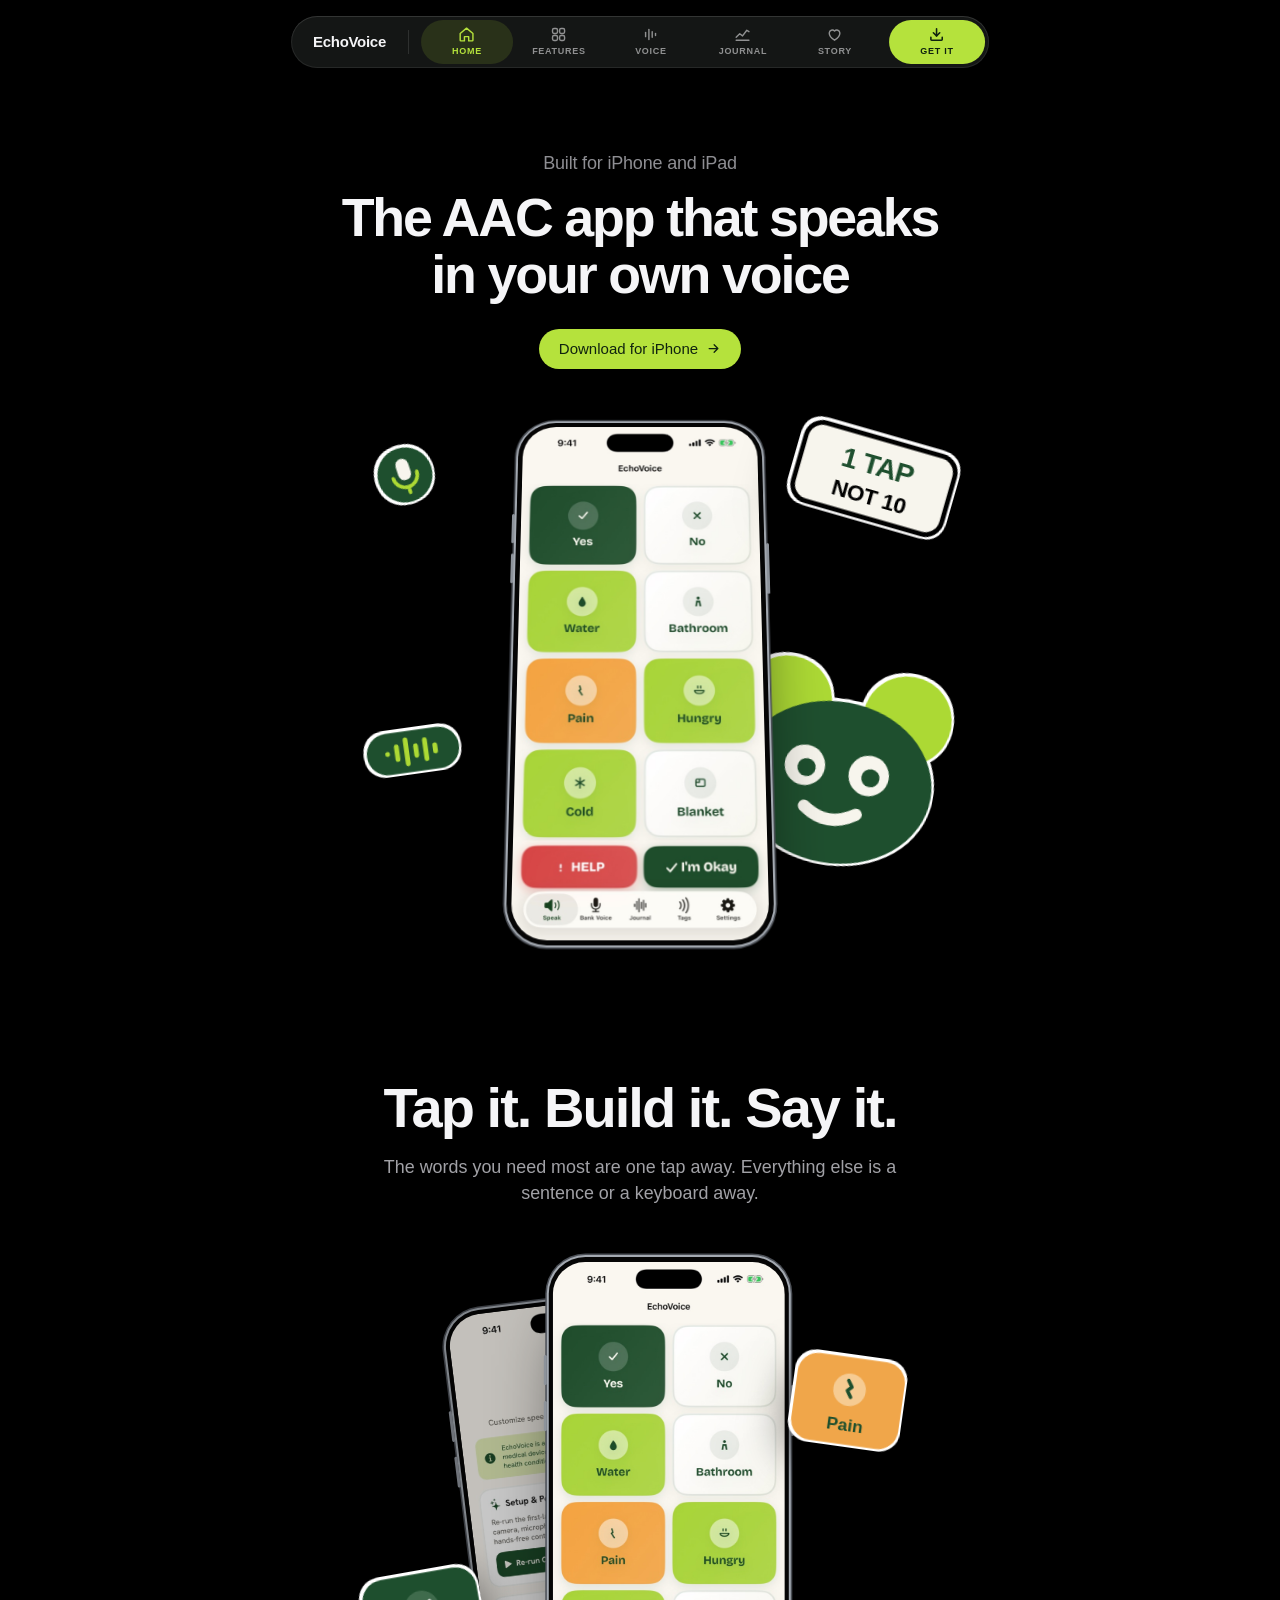
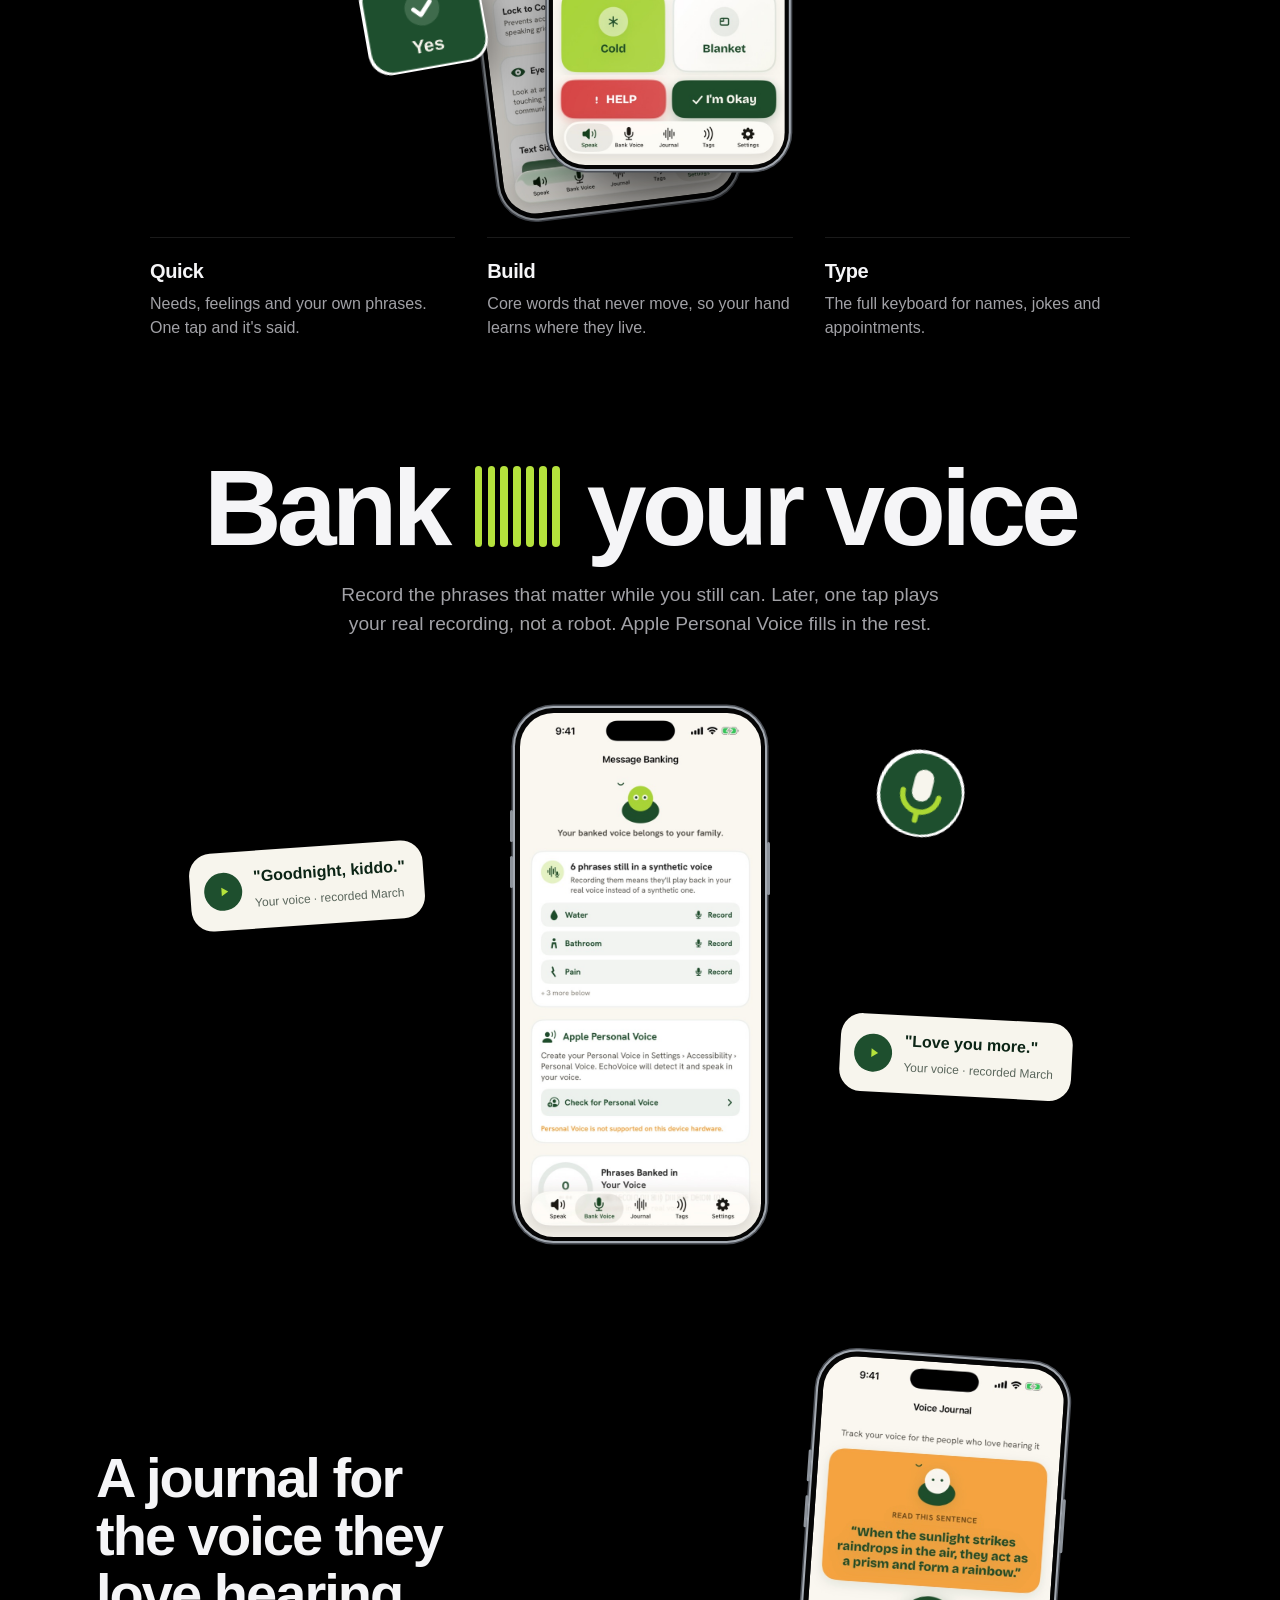
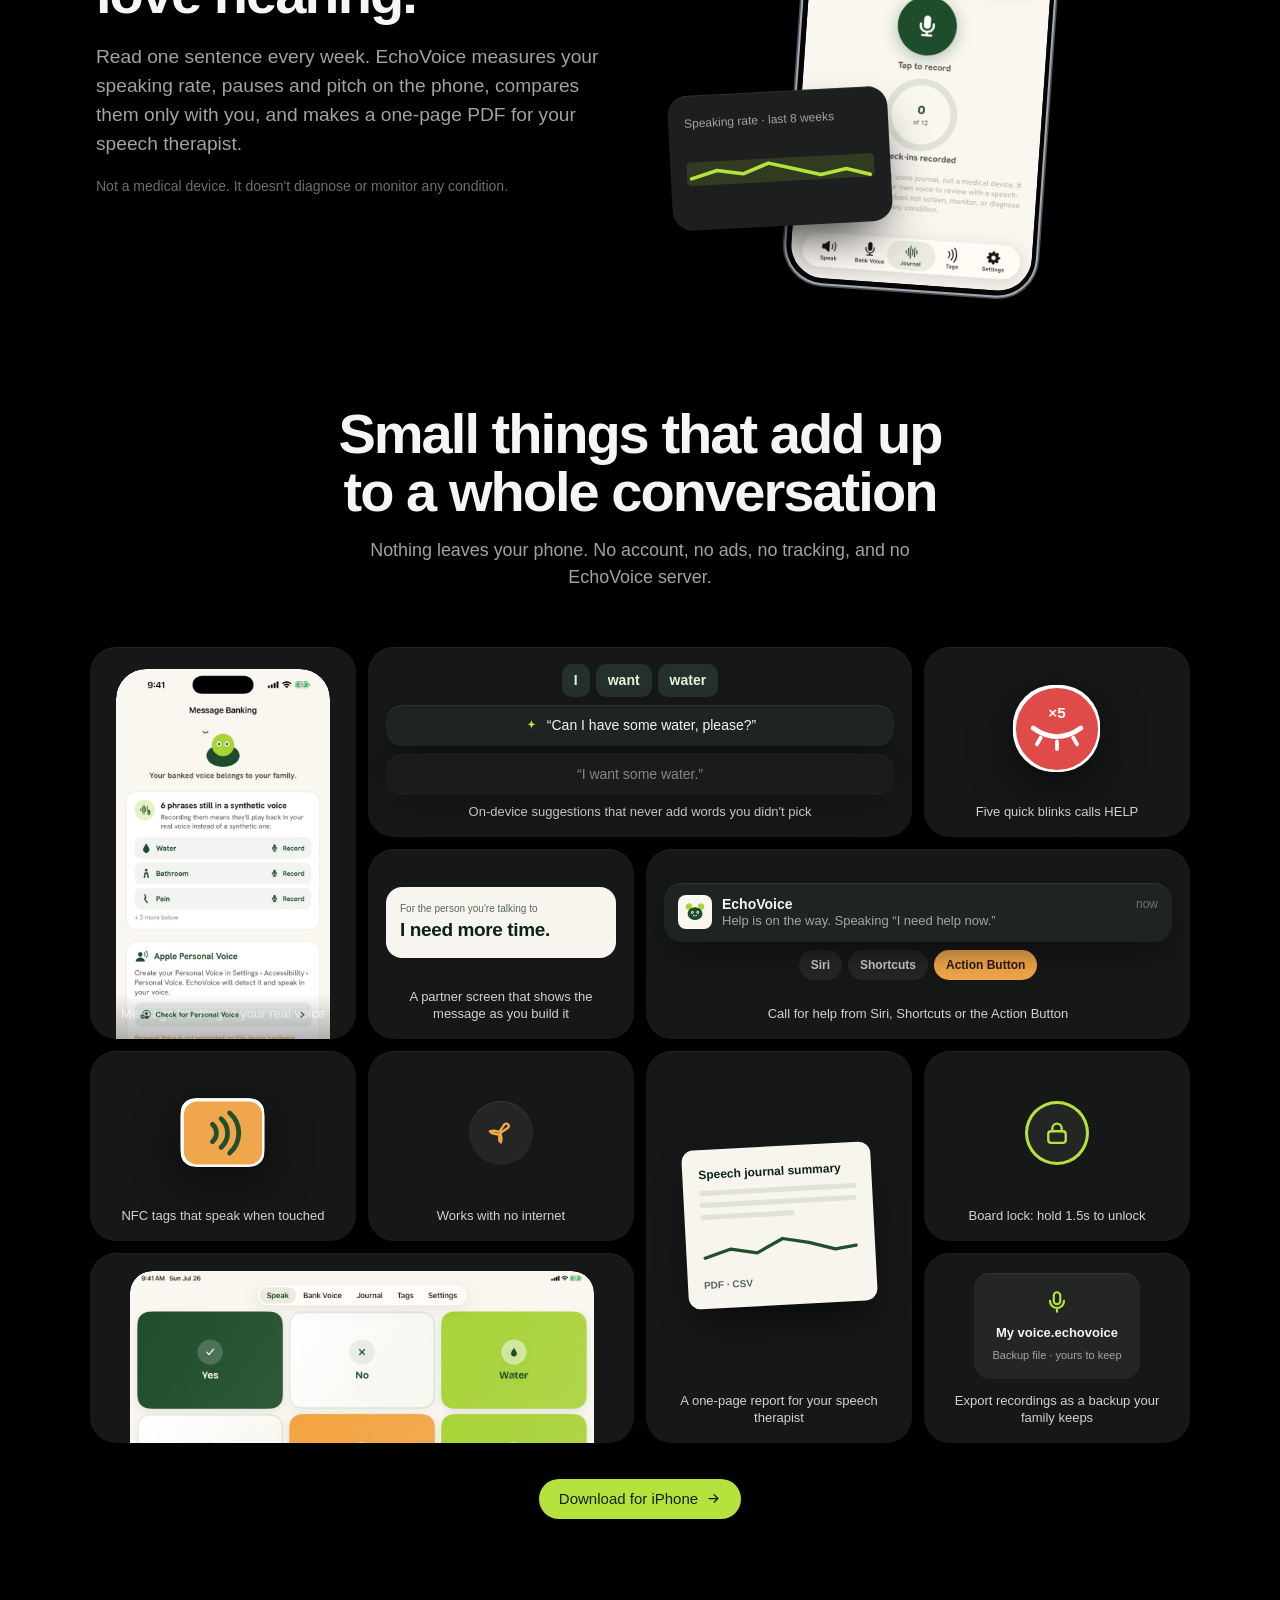
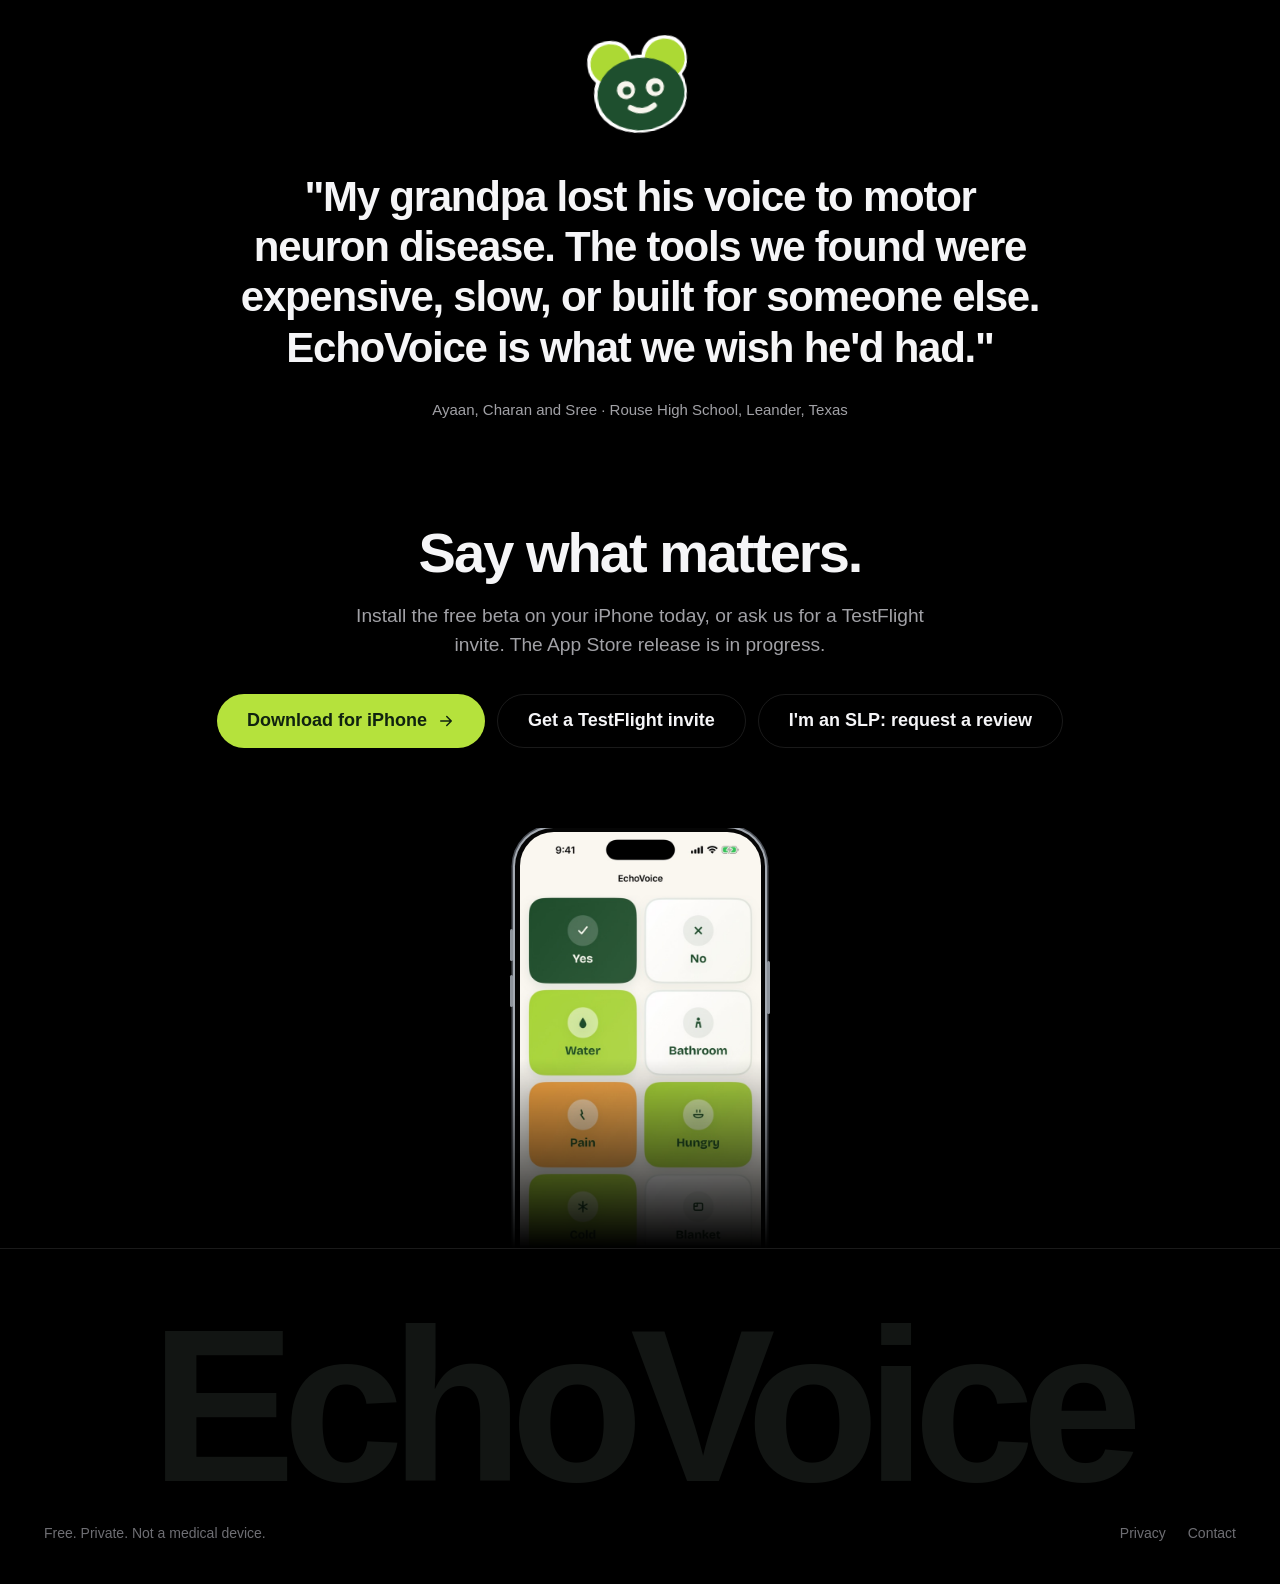
==== commit 476940a2: "style: shrink phone mockups and tighten hero Co-Authored-By: Claude Sonnet 5.5 <noreply@anthropic.co" ====
--- a/docs/index.html
+++ b/docs/index.html
@@ -38,10 +38,10 @@
       <a class="cta cta-sm load" style="--d:2" href="install/">Download for iPhone <svg class="i"><use href="#i-arrow"/></svg></a>
 
       <div class="stage" aria-hidden="true">
-        <span class="sticker s-mic"     style="--r:-18deg; --x:22%; --y:6%;  --t:5.2s"><svg><use href="#st-mic"/></svg></span>
-        <span class="sticker s-onetap"   style="--r:16deg;  --x:68%; --y:4%;  --t:7s"><svg><use href="#st-onetap"/></svg></span>
-        <span class="sticker s-bigbear" style="--r:10deg;  --x:60%; --y:42%; --t:8s"><svg><use href="#st-bear"/></svg></span>
-        <span class="sticker s-wave"    style="--r:-8deg;  --x:20%; --y:56%; --t:6.4s"><svg><use href="#st-wave"/></svg></span>
+        <span class="sticker s-mic"     style="--r:-18deg; --x:26%; --y:8%;  --t:5.2s"><svg><use href="#st-mic"/></svg></span>
+        <span class="sticker s-onetap"   style="--r:16deg;  --x:64%; --y:6%;  --t:7s"><svg><use href="#st-onetap"/></svg></span>
+        <span class="sticker s-bigbear" style="--r:10deg;  --x:57%; --y:44%; --t:8s"><svg><use href="#st-bear"/></svg></span>
+        <span class="sticker s-wave"    style="--r:-8deg;  --x:25%; --y:58%; --t:6.4s"><svg><use href="#st-wave"/></svg></span>
 
         <div class="hero-tilt">
           <figure class="iphone hero-phone">
--- a/docs/site.css
+++ b/docs/site.css
@@ -167,9 +167,9 @@
 .cta-sm { height: 40px; padding: 0 20px; font-size: 15px; gap: 8px; font-weight: 500; }
 .cta-sm .i { width: 15px; height: 15px; }
 
-.stage { position: relative; width: min(1100px, 100%); height: clamp(640px, 64vw, 880px); margin: 40px auto 0; perspective: 1400px; }
+.stage { position: relative; width: min(1100px, 100%); height: clamp(480px, 44vw, 620px); margin: 32px auto 0; perspective: 1400px; }
 .hero-tilt {
-  position: absolute; left: 50%; top: 4%; width: clamp(270px, 27vw, 380px); translate: -50% 0; z-index: 3;
+  position: absolute; left: 50%; top: 4%; width: clamp(220px, 21vw, 300px); translate: -50% 0; z-index: 3;
   transform-origin: 50% 0;
   transform: rotateX(calc(16deg * (1 - var(--hp, 0)))) scale(calc(.9 + .1 * var(--hp, 0)));
 }
@@ -215,8 +215,8 @@
 .head { max-width: 720px; margin: 0 auto; }
 .head p { margin: 16px auto 0; color: var(--muted); font-size: clamp(16px, 1.4vw, 19px); max-width: 560px; }
 
-.duo { position: relative; width: min(700px, 100%); height: clamp(520px, 62vw, 700px); margin: 70px auto 0; }
-.duo .iphone { position: absolute; top: 0; width: clamp(220px, 27vw, 310px); }
+.duo { position: relative; width: min(600px, 100%); height: clamp(420px, 48vw, 540px); margin: 50px auto 0; }
+.duo .iphone { position: absolute; top: 0; width: clamp(180px, 21vw, 240px); }
 .duo-front { left: 50%; z-index: 2; translate: calc(-38% + var(--p, 0) * -14%) 0; rotate: calc(var(--p, 0) * -2deg); }
 .duo-back { left: 50%; translate: calc(-70% + var(--p, 0) * -22%) 8%; rotate: calc(-7deg + var(--p, 0) * -3deg); opacity: .78; }
 .s-tile-a { width: 120px; height: 98px; left: 4%; top: 58%; z-index: 3; }
@@ -231,7 +231,7 @@
 @keyframes bars { 0%, 100% { transform: scaleY(.3); } 50% { transform: scaleY(1); } }
 
 .bank-stage { position: relative; width: min(900px, 100%); margin: 70px auto 0; }
-.bank-phone { width: clamp(240px, 28vw, 320px); margin: 0 auto; }
+.bank-phone { width: clamp(190px, 21vw, 250px); margin: 0 auto; }
 .quote-card {
   position: absolute; display: flex; align-items: center; gap: 12px; padding: 14px 18px 14px 14px; text-align: left;
   border-radius: 22px; background: #f7f5ed; color: #0b2415; box-shadow: 0 24px 50px -16px rgba(0, 0, 0, .8);
@@ -248,7 +248,7 @@
 .split-copy .lead { margin-left: 0; }
 .note { margin: 18px 0 0; font-size: 14px; color: var(--dim); }
 .split-art { position: relative; display: flex; justify-content: center; }
-.split-art .iphone { width: clamp(230px, 26vw, 310px); }
+.split-art .iphone { width: clamp(190px, 21vw, 250px); }
 .tilt-r { rotate: 4deg; }
 .mini-chart { position: absolute; left: 0; bottom: 12%; width: 220px; padding: 14px 16px; border-radius: 20px; rotate: -3deg; z-index: 2; }
 .mini-chart small { font-size: 12px; color: var(--muted); }
@@ -271,7 +271,7 @@
   height: clamp(300px, 34vw, 420px); margin-top: 80px; overflow: hidden;
   -webkit-mask-image: linear-gradient(#000 55%, transparent); mask-image: linear-gradient(#000 55%, transparent);
 }
-.peek { width: clamp(240px, 28vw, 320px); margin: 0 auto; }
+.peek { width: clamp(190px, 21vw, 250px); margin: 0 auto; }
 
 .foot { padding: 70px clamp(16px, 4vw, 44px) 40px; border-top: 1px solid var(--line); position: relative; z-index: 1; background: var(--bg); }
 .wordmark { margin: 0; font-weight: 800; letter-spacing: -.06em; line-height: .8; font-size: clamp(64px, 17vw, 250px); color: #121513; text-align: center; user-select: none; }
@@ -398,8 +398,8 @@
   .hero { padding-top: 34px; }
   .mob-brand { display: inline-flex; align-items: center; gap: 10px; margin-bottom: 34px; font-weight: 700; font-size: 18px; letter-spacing: -.02em; }
   .kicker { font-size: 15px; }
-  .stage { height: 620px; margin-top: 24px; }
-  .hero-tilt { width: 250px; }
+  .stage { height: 520px; margin-top: 24px; }
+  .hero-tilt { width: 210px; }
   .said { left: auto; right: -8px; font-size: 15px; padding: 10px 14px; }
   .s-bigbear { width: 120px; height: 110px; --x: 66% !important; --y: 44% !important; }
   .s-onetap { width: 110px; height: 60px; --x: 66% !important; --y: -2% !important; }
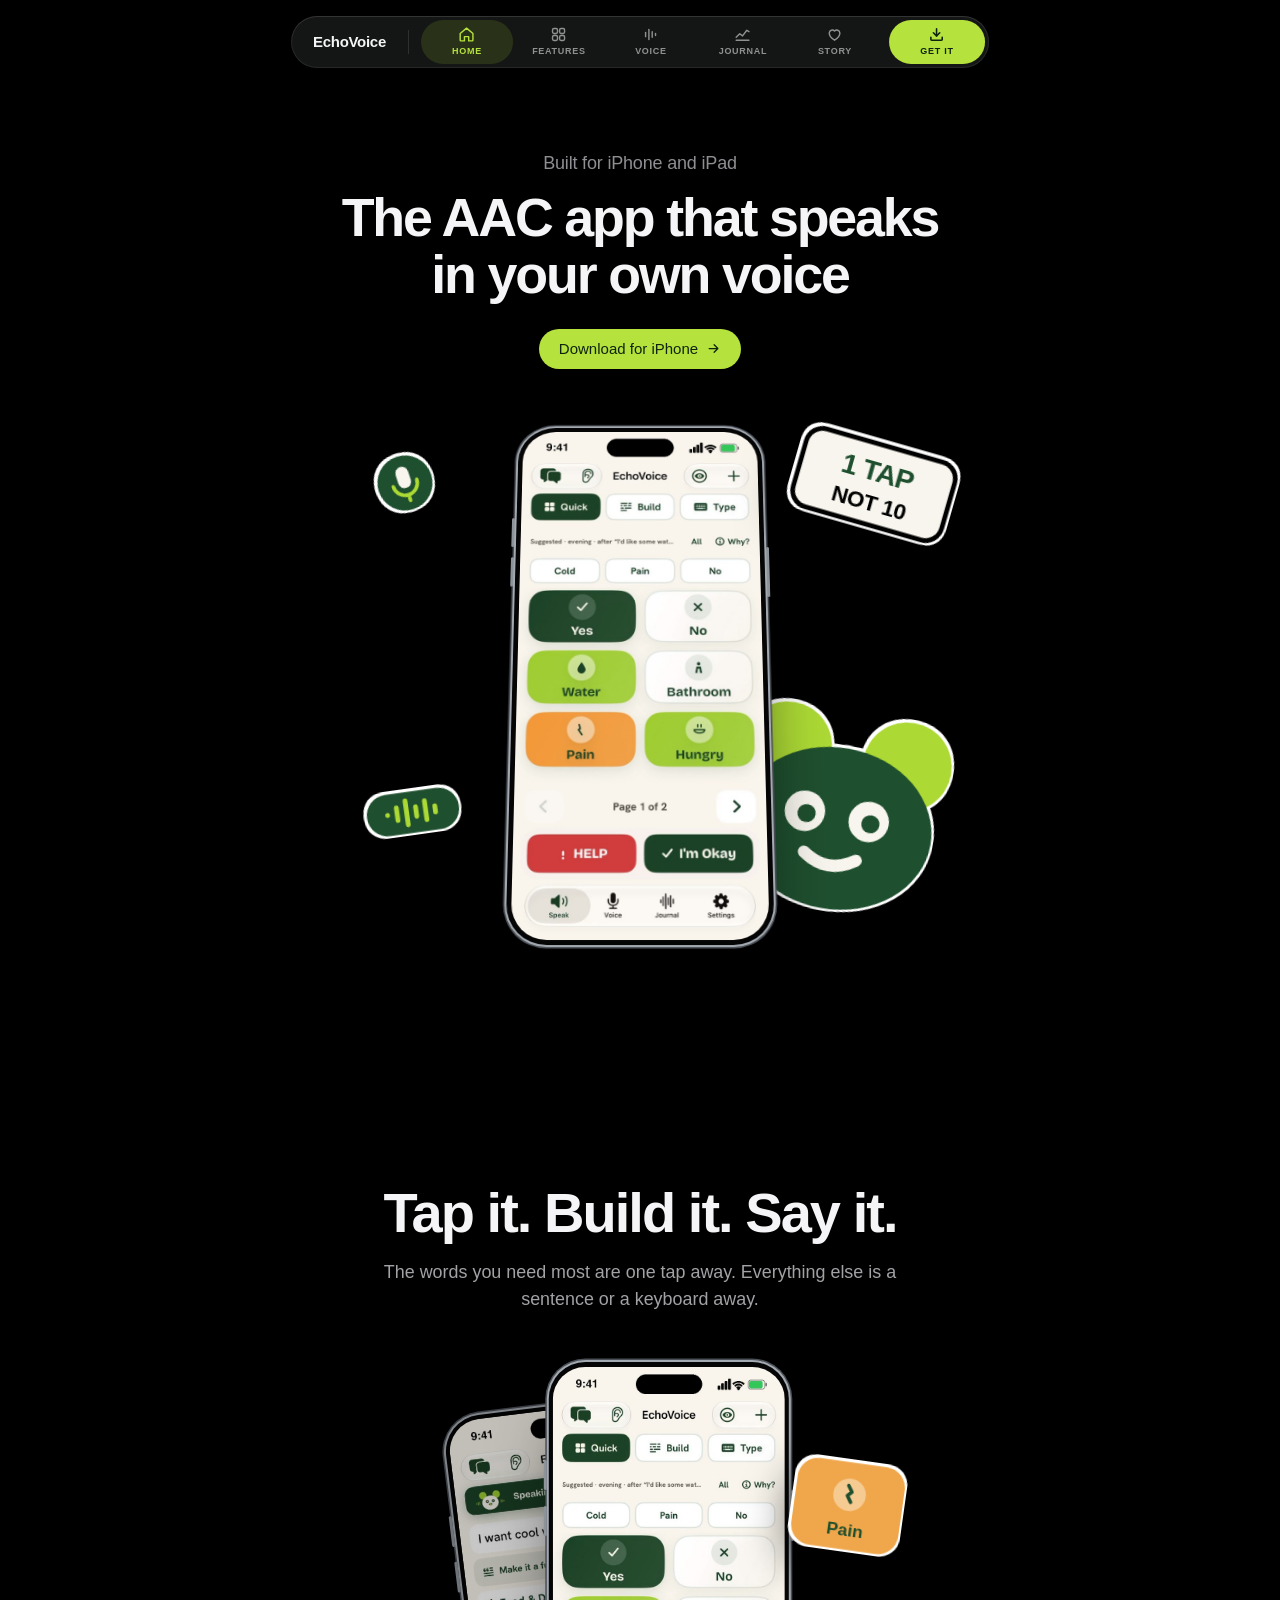
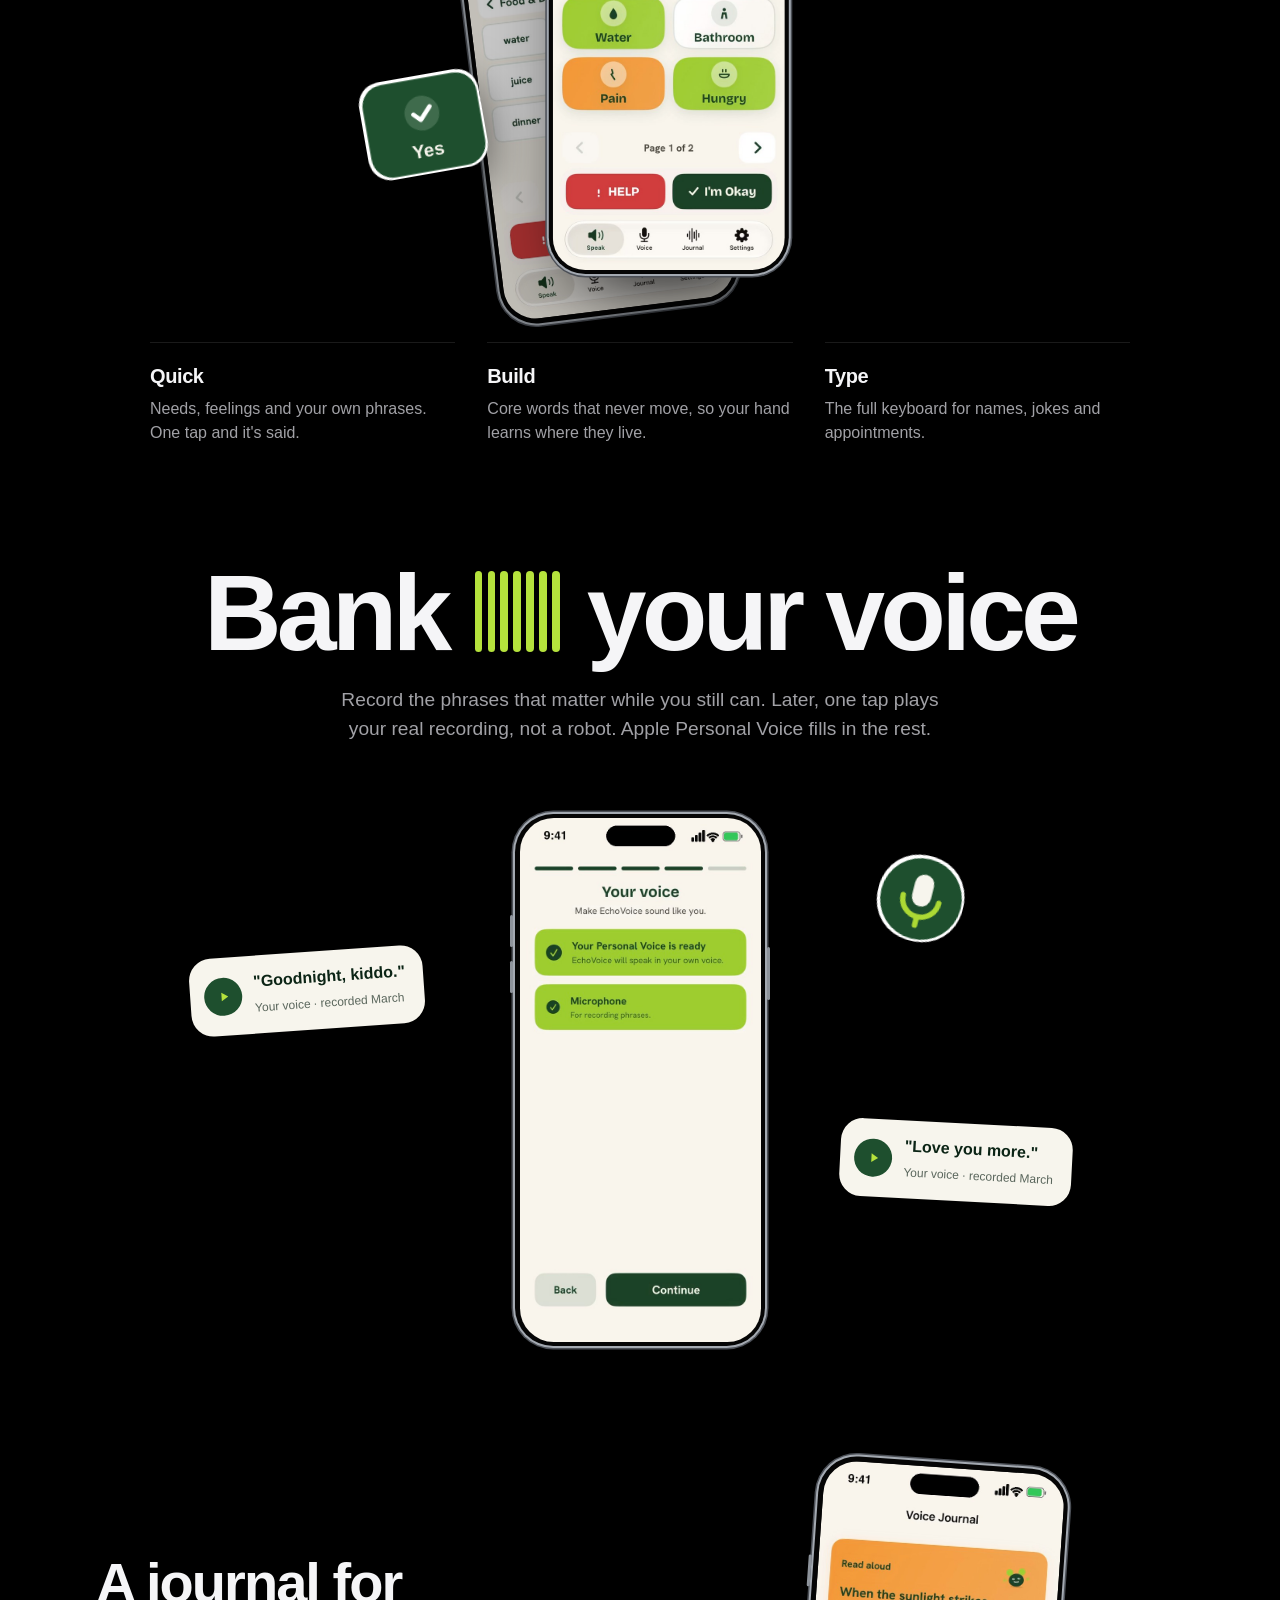
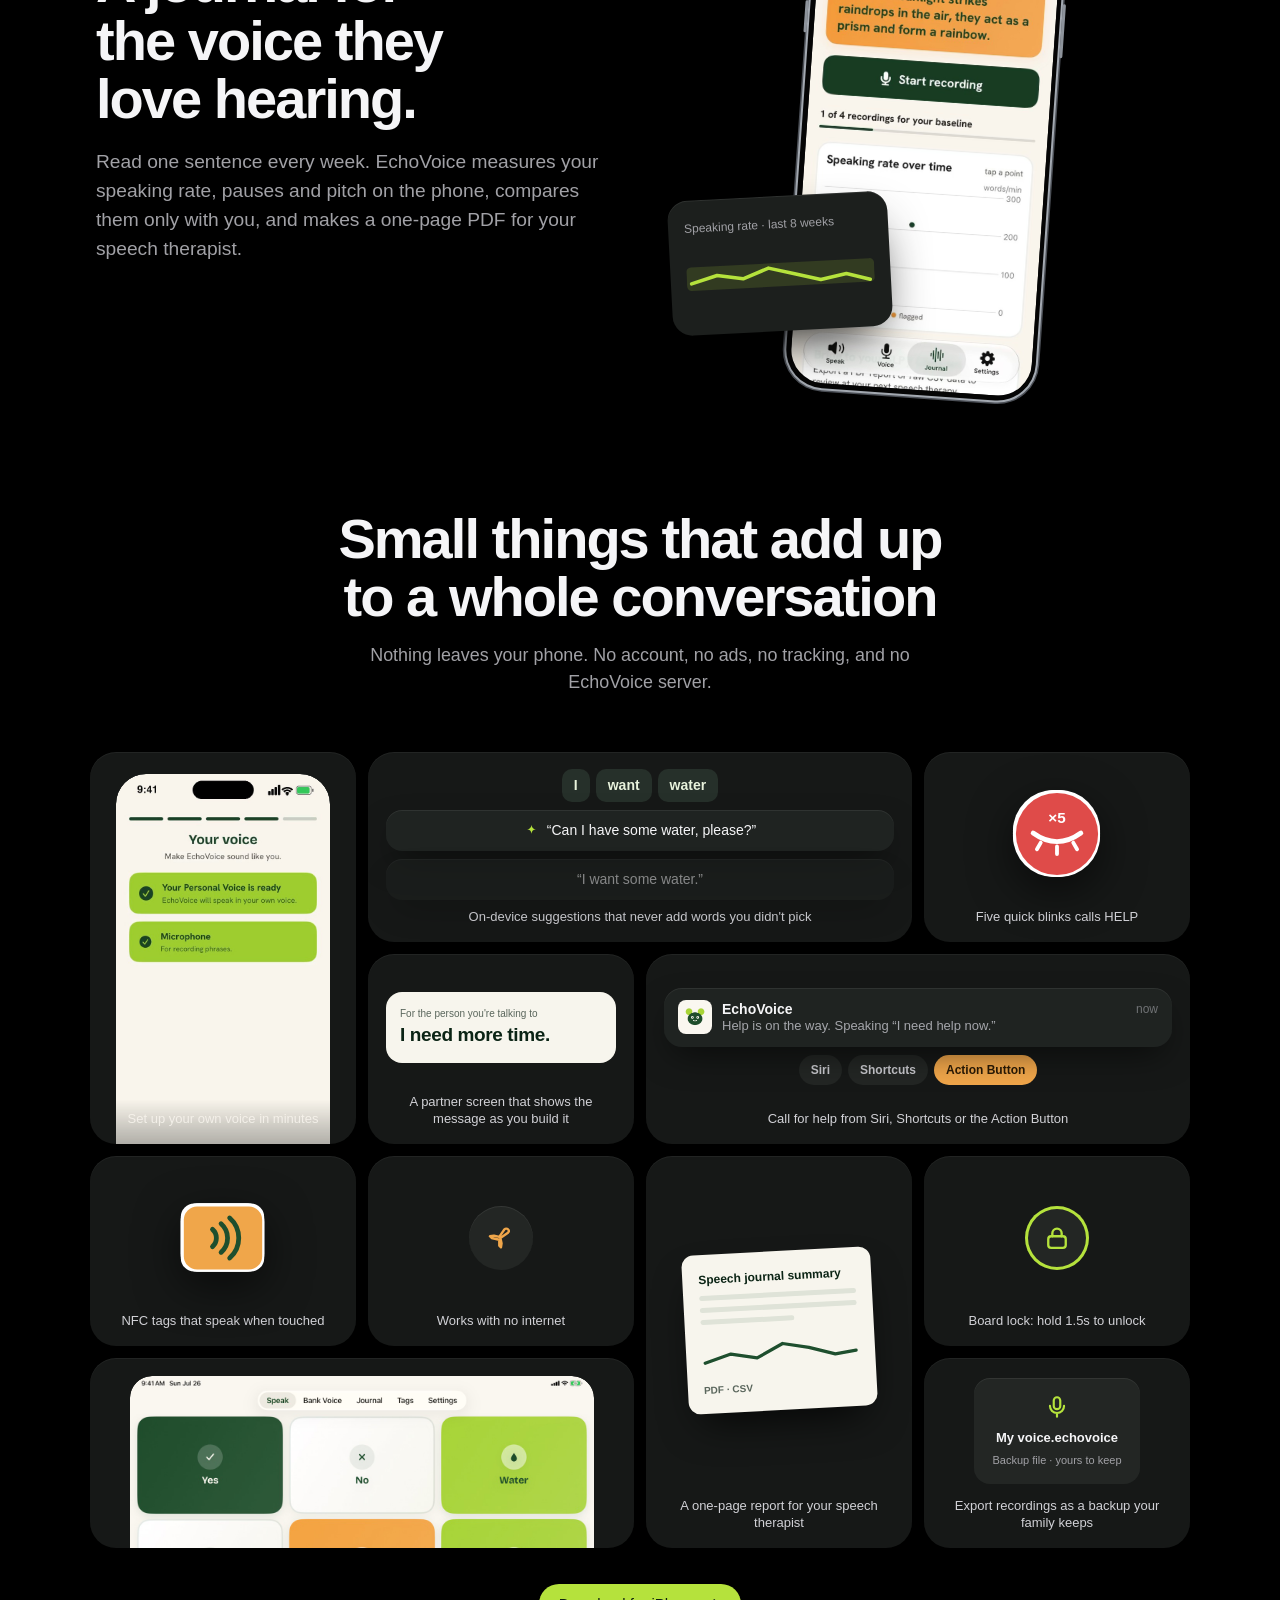
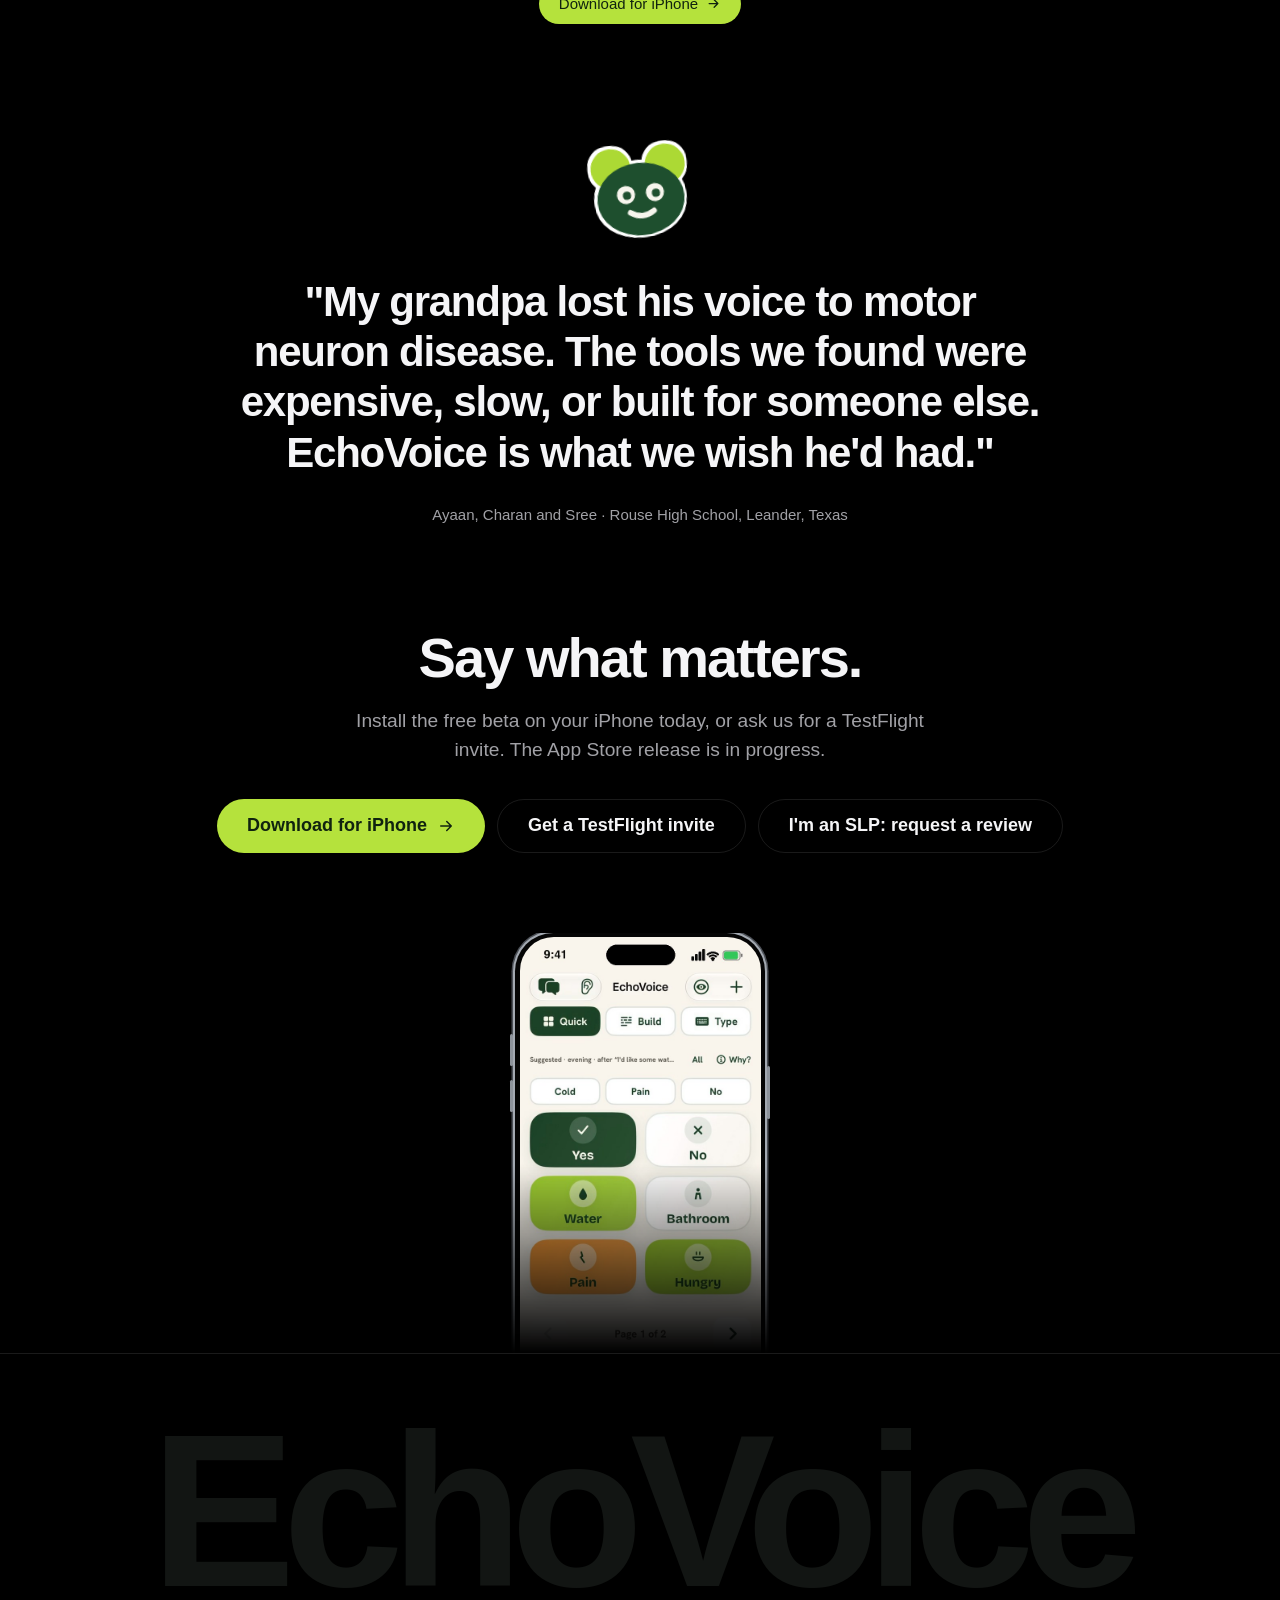
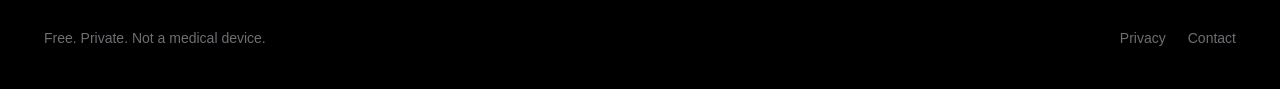
==== commit a75b8c49: "feat: use current Quick/Build/Type screens from screen recordings Replaces the old Speak-grid screen" ====
--- a/docs/index.html
+++ b/docs/index.html
@@ -60,8 +60,8 @@
         <p>The words you need most are one tap away. Everything else is a sentence or a keyboard away.</p>
       </header>
       <div class="duo" data-scrub>
-        <figure class="iphone duo-back"><img src="assets/shots/iphone-4-settings.jpg" alt="EchoVoice settings: access modes, voice and board density" width="598" height="1300" loading="lazy"></figure>
-        <figure class="iphone duo-front"><img src="assets/shots/iphone-1-board.jpg" alt="EchoVoice board with Yes, No, Water, Bathroom, Pain, Hungry, Cold, Blanket, HELP and I'm Okay" width="598" height="1300" loading="lazy"></figure>
+        <figure class="iphone duo-back"><img src="assets/shots/iphone-4-settings.jpg" alt="EchoVoice Build tab: the sentence I want cool water being spoken" width="598" height="1300" loading="lazy"></figure>
+        <figure class="iphone duo-front"><img src="assets/shots/iphone-1-board.jpg" alt="EchoVoice Quick tab with Yes, No, Water, Bathroom, Pain, Hungry, HELP and I'm Okay" width="598" height="1300" loading="lazy"></figure>
         <span class="sticker s-tile-a pop" style="--r:-10deg"><svg><use href="#st-yes"/></svg></span>
         <span class="sticker s-tile-b pop" style="--r:8deg"><svg><use href="#st-pain"/></svg></span>
       </div>
@@ -77,7 +77,7 @@
       <h2 class="mega pop">Bank <span class="inline-wave" aria-hidden="true"><i></i><i></i><i></i><i></i><i></i><i></i><i></i></span> your voice</h2>
       <p class="lead pop">Record the phrases that matter while you still can. Later, one tap plays your real recording, not a robot. Apple Personal Voice fills in the rest.</p>
       <div class="bank-stage">
-        <figure class="iphone bank-phone slide-up"><img src="assets/shots/iphone-2-banking.jpg" alt="Message Banking screen listing phrases to record in your own voice" width="598" height="1300" loading="lazy"></figure>
+        <figure class="iphone bank-phone slide-up"><img src="assets/shots/iphone-2-banking.jpg" alt="Setup screen: Your Personal Voice is ready, EchoVoice will speak in your own voice" width="598" height="1300" loading="lazy"></figure>
         <div class="quote-card q1 pop"><span class="play"><svg class="i"><use href="#i-play"/></svg></span><div><b>"Goodnight, kiddo."</b><small>Your voice · recorded March</small></div></div>
         <div class="quote-card q2 pop"><span class="play"><svg class="i"><use href="#i-play"/></svg></span><div><b>"Love you more."</b><small>Your voice · recorded March</small></div></div>
         <span class="sticker s-bank-mic pop" style="--r:14deg"><svg><use href="#st-mic"/></svg></span>
@@ -109,7 +109,7 @@
       <div class="bento">
         <article class="tile b-voice pop">
           <div class="b-art crop-phone"><img src="assets/shots/iphone-2-banking.jpg" alt="" width="598" height="1300" loading="lazy"></div>
-          <p>Message banking in your real voice</p>
+          <p>Set up your own voice in minutes</p>
         </article>
 
         <article class="tile b-suggest pop">
--- a/docs/site.css
+++ b/docs/site.css
@@ -167,7 +167,7 @@
 .cta-sm { height: 40px; padding: 0 20px; font-size: 15px; gap: 8px; font-weight: 500; }
 .cta-sm .i { width: 15px; height: 15px; }
 
-.stage { position: relative; width: min(1100px, 100%); height: clamp(480px, 44vw, 620px); margin: 32px auto 0; perspective: 1400px; }
+.stage { position: relative; width: min(1100px, 100%); height: calc(clamp(220px, 21vw, 300px) * 2.3 + 50px); margin: 32px auto 0; perspective: 1400px; }
 .hero-tilt {
   position: absolute; left: 50%; top: 4%; width: clamp(220px, 21vw, 300px); translate: -50% 0; z-index: 3;
   transform-origin: 50% 0;
@@ -398,7 +398,7 @@
   .hero { padding-top: 34px; }
   .mob-brand { display: inline-flex; align-items: center; gap: 10px; margin-bottom: 34px; font-weight: 700; font-size: 18px; letter-spacing: -.02em; }
   .kicker { font-size: 15px; }
-  .stage { height: 520px; margin-top: 24px; }
+  .stage { height: calc(210px * 2.3 + 50px); margin-top: 24px; }
   .hero-tilt { width: 210px; }
   .said { left: auto; right: -8px; font-size: 15px; padding: 10px 14px; }
   .s-bigbear { width: 120px; height: 110px; --x: 66% !important; --y: 44% !important; }
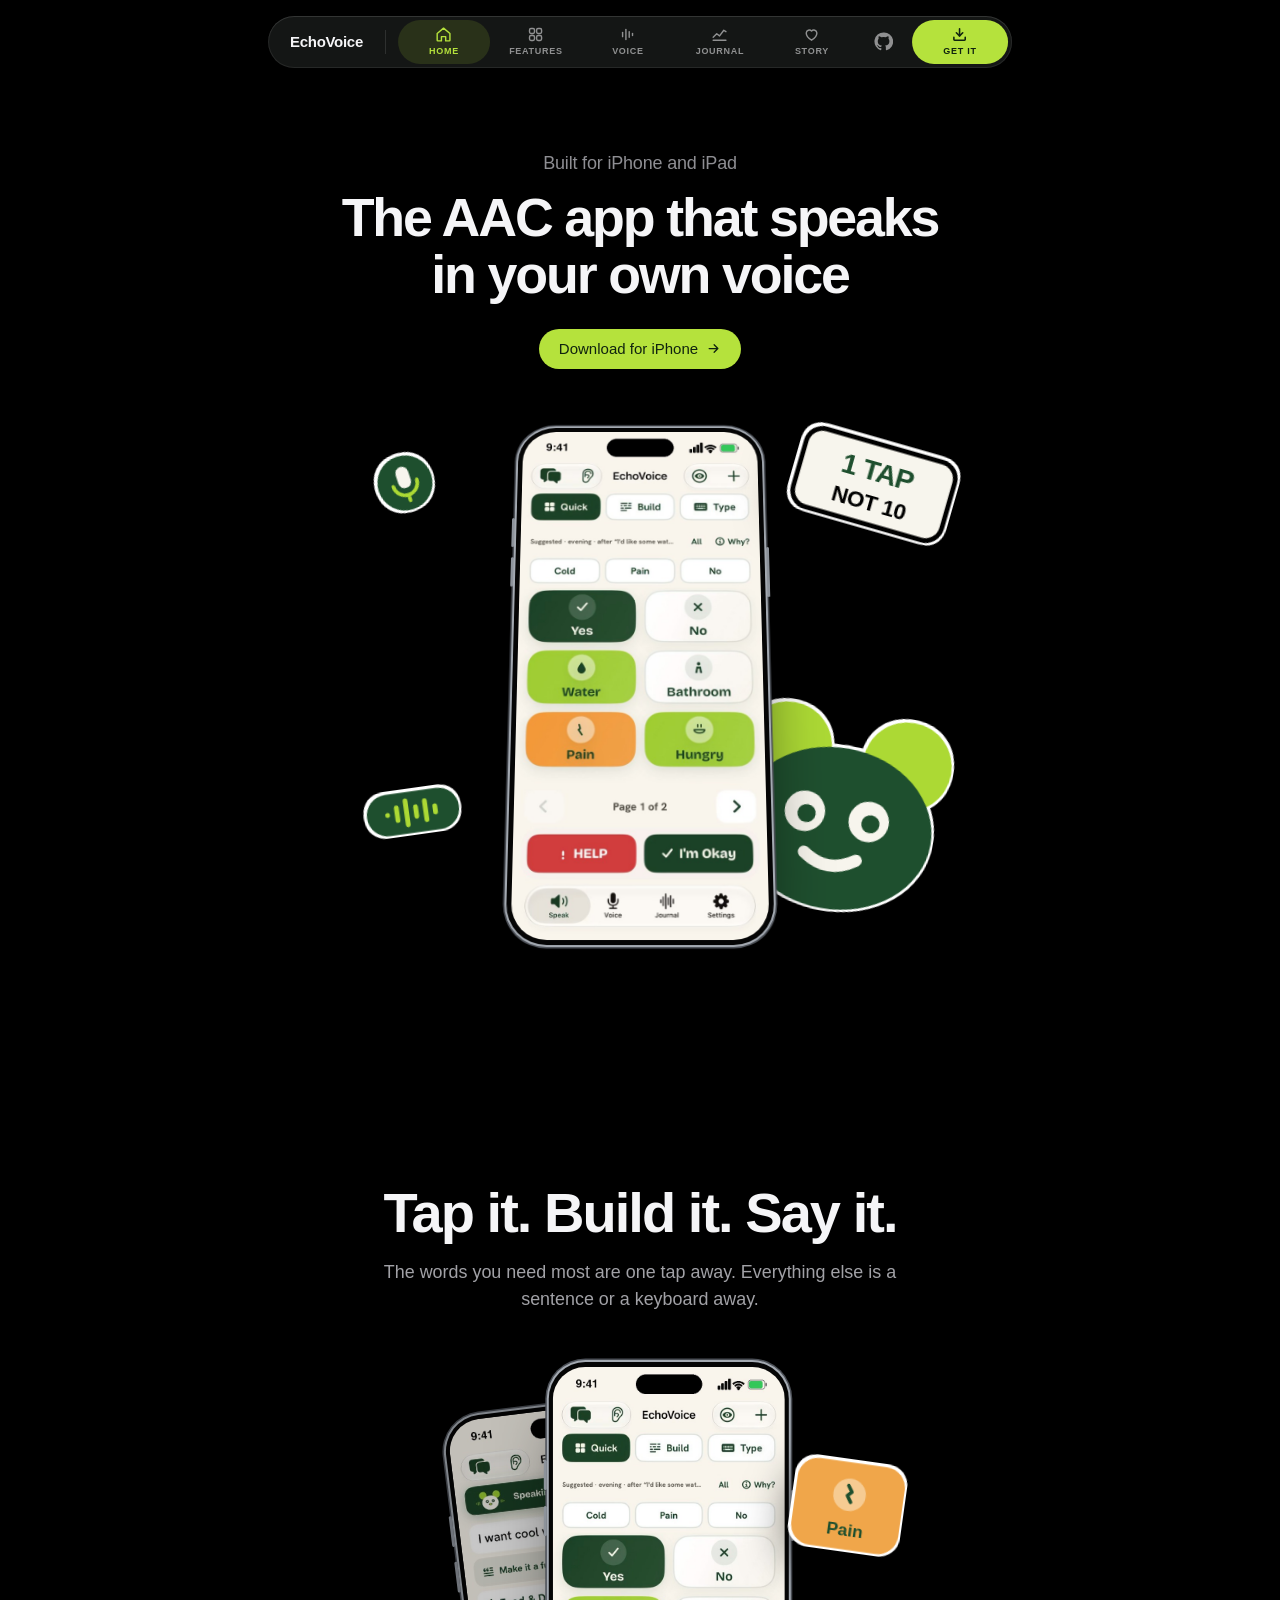
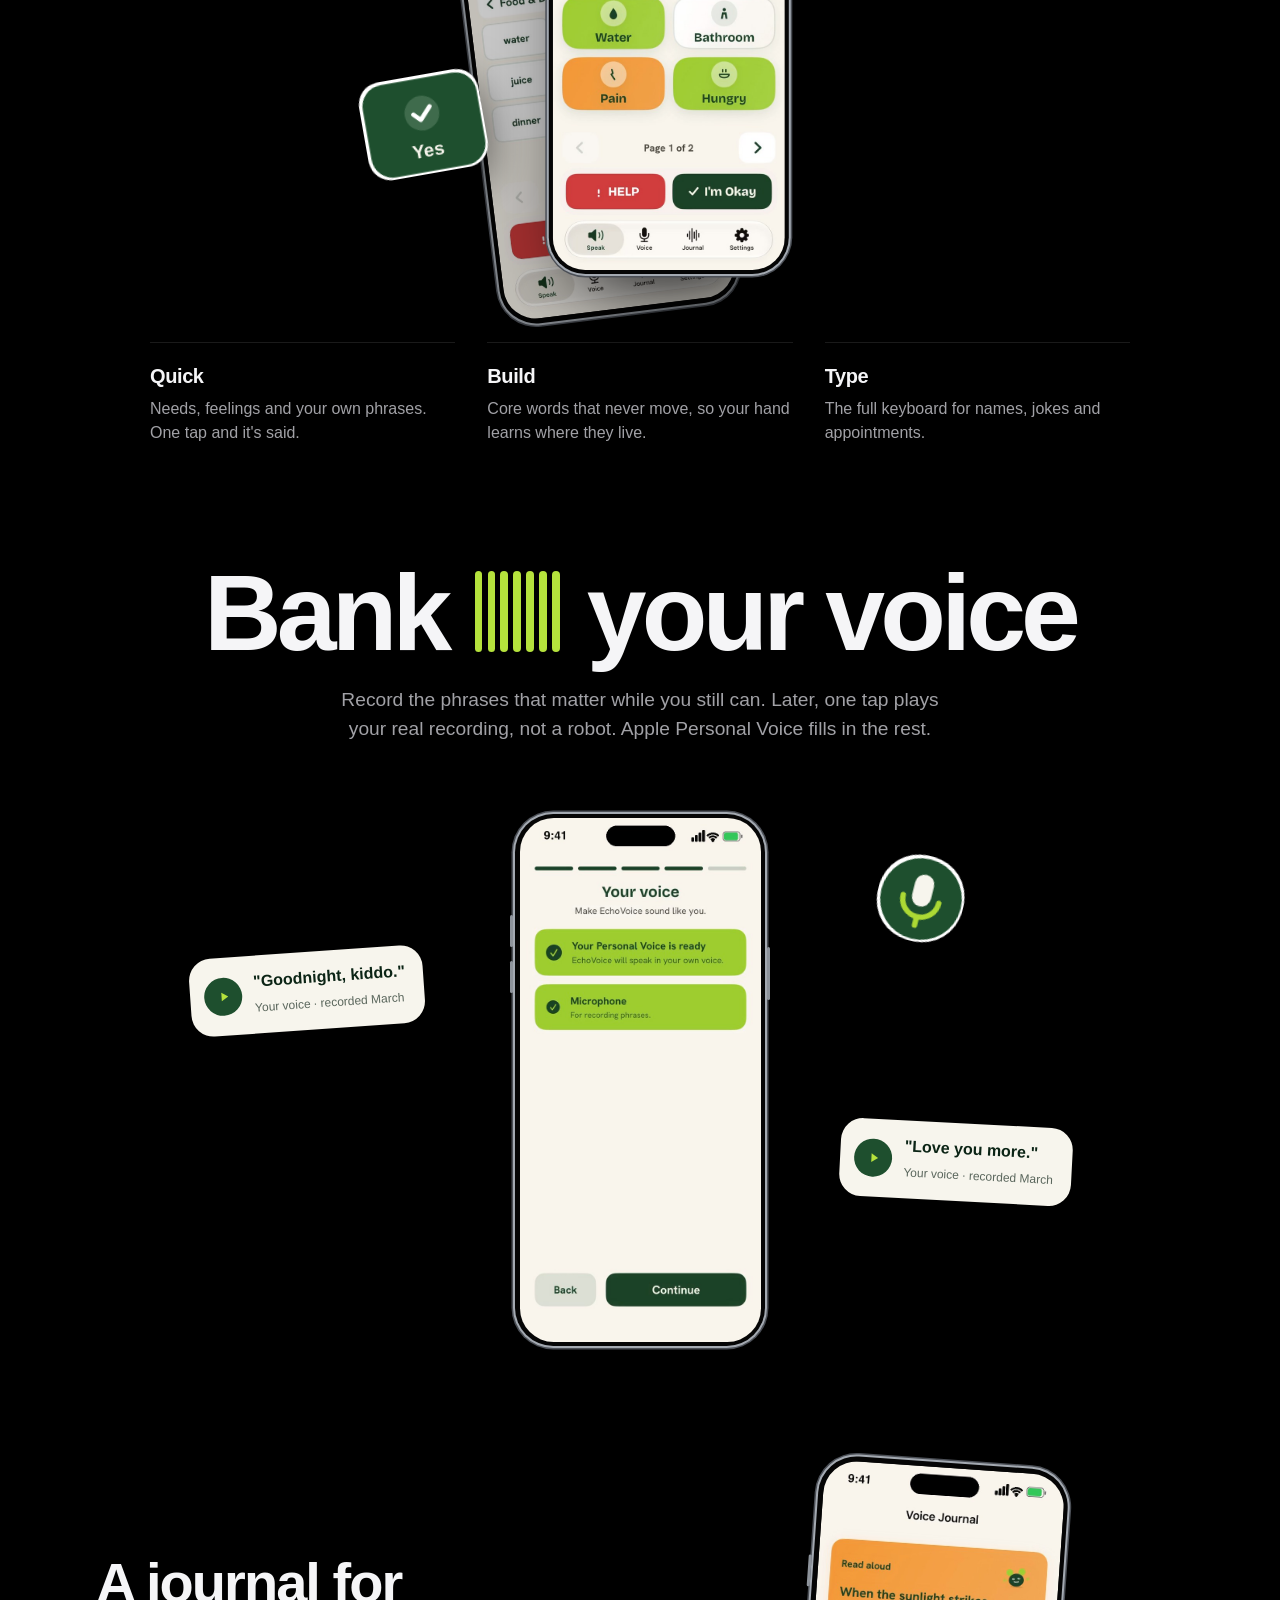
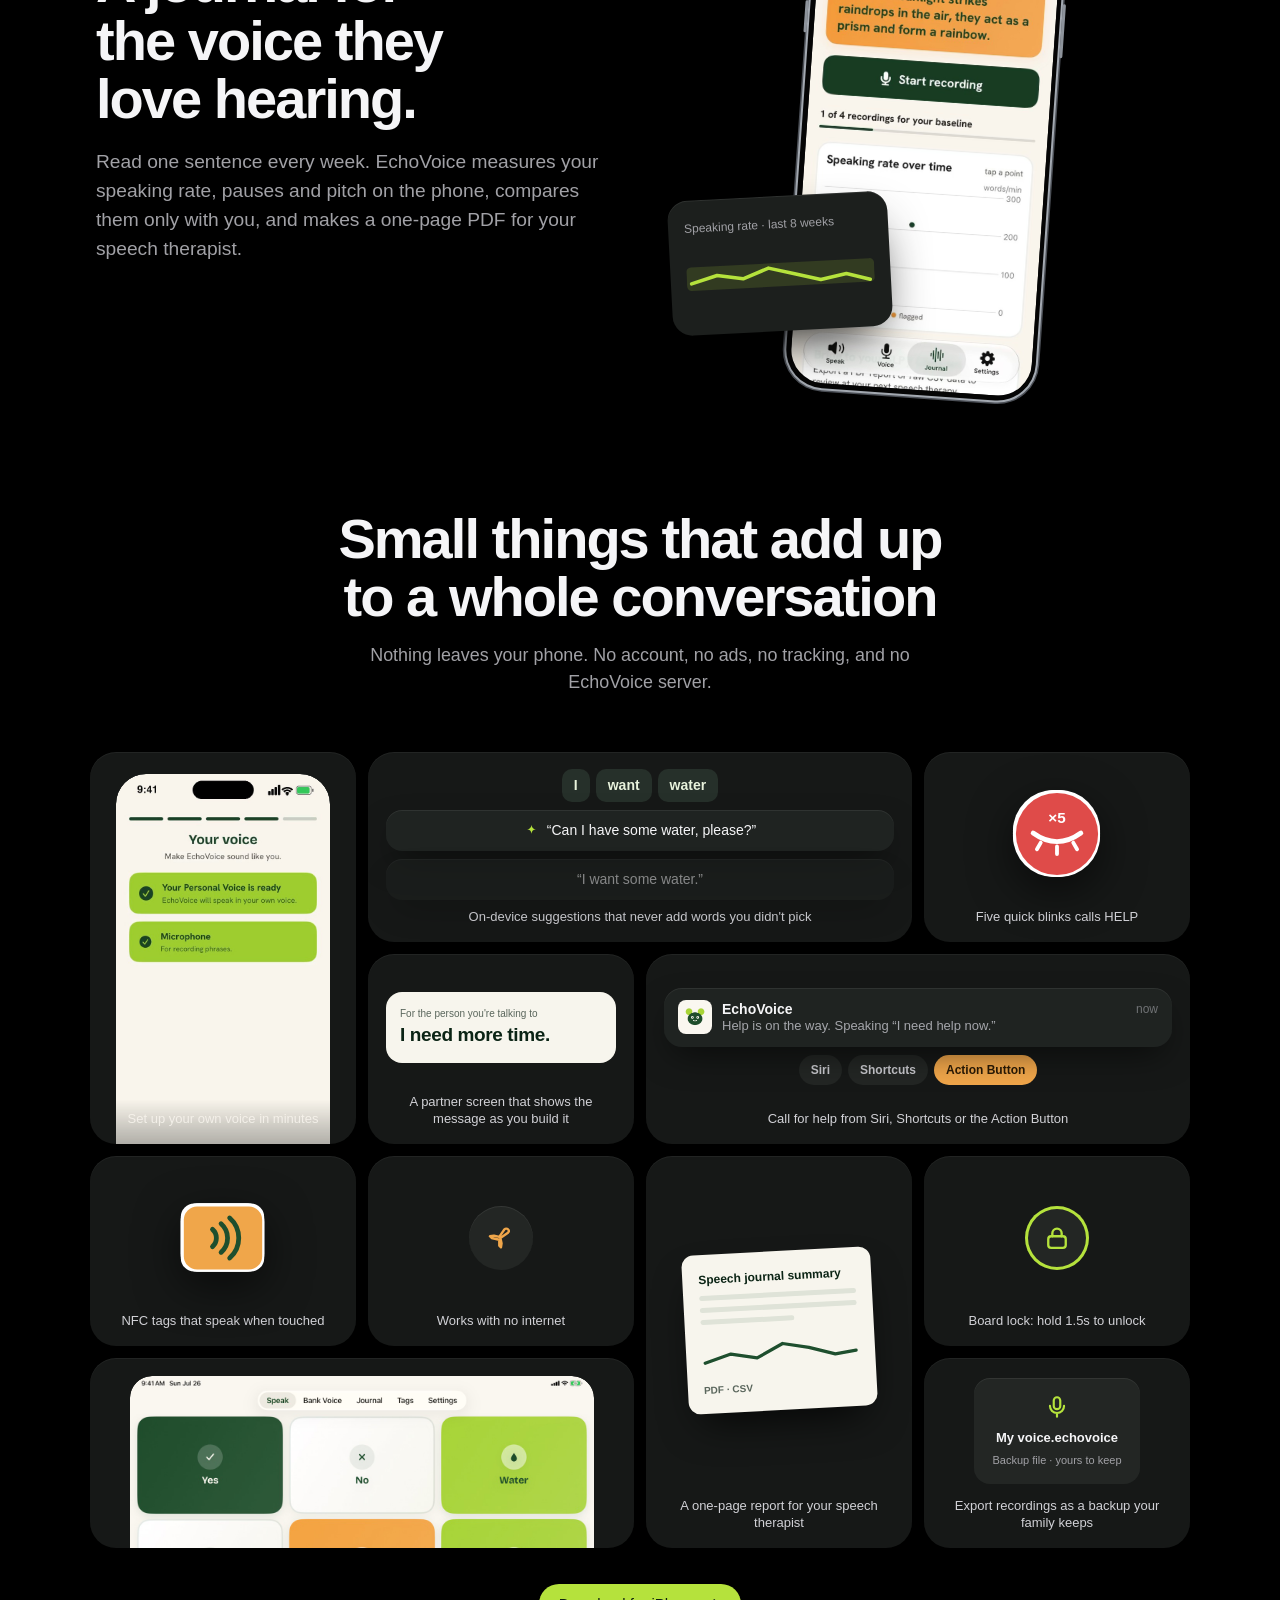
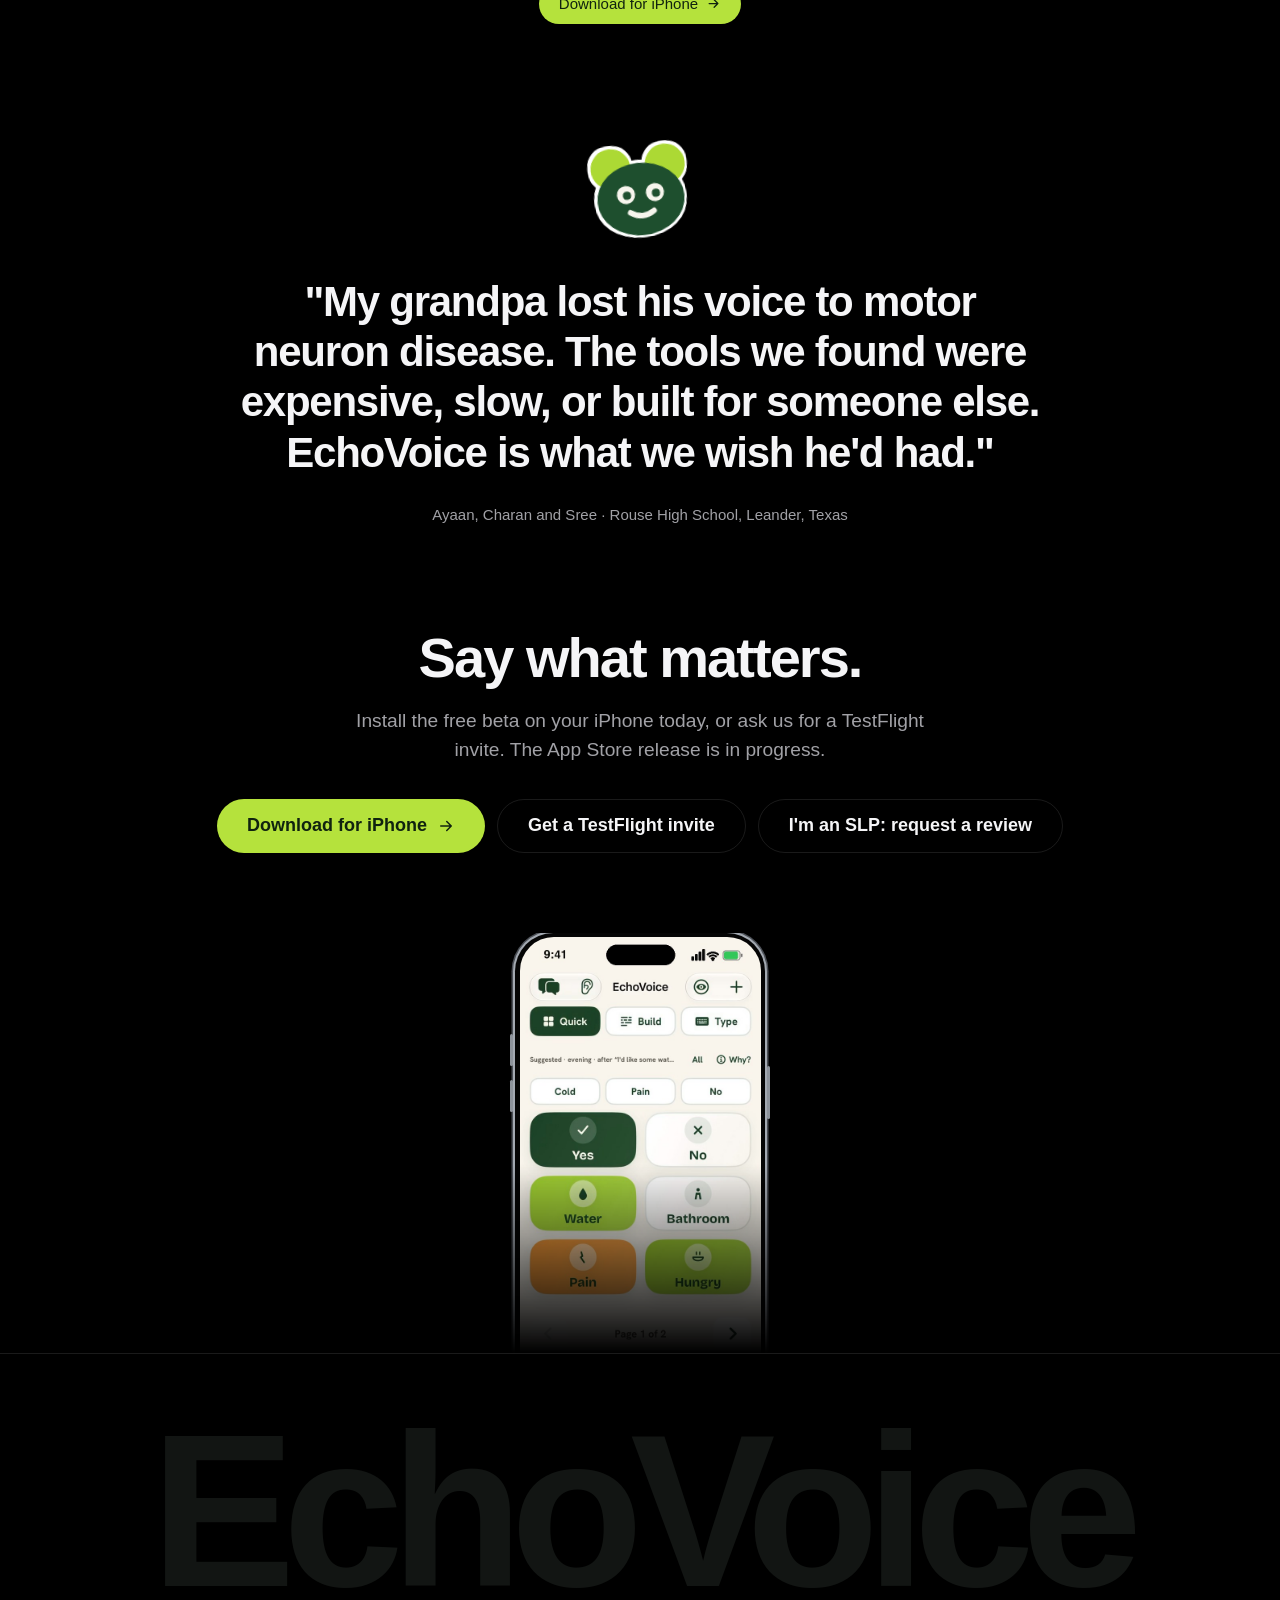
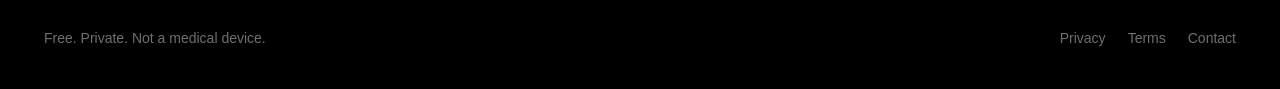
==== commit f32aef7d: "feat: add privacy and terms pages, GitHub button in header" ====
--- a/docs/index.html
+++ b/docs/index.html
@@ -26,6 +26,7 @@
       <a class="dock-tab" href="#journal" style="--n:3"><svg class="i" viewBox="0 0 24 24"><polyline class="ic-line" points="3 16 8 11 12 14 18 6 21 8"/><path d="M3 20h18"/></svg>Journal</a>
       <a class="dock-tab wide" href="#story" style="--n:4"><svg class="i" viewBox="0 0 24 24"><path class="ic-heart" d="M12 20s-7.5-4.6-7.5-10.2A4.3 4.3 0 0 1 12 7.2a4.3 4.3 0 0 1 7.5 2.6C19.5 15.4 12 20 12 20z"/></svg>Story</a>
     </nav>
+    <a class="dock-gh" href="https://github.com/ayaanrustagi/echovoice" aria-label="EchoVoice on GitHub" style="--n:5"><svg viewBox="0 0 24 24" fill="currentColor"><path d="M12 .5a11.5 11.5 0 0 0-3.64 22.41c.58.1.79-.25.79-.56v-2c-3.2.7-3.88-1.37-3.88-1.37-.52-1.33-1.28-1.69-1.28-1.69-1.05-.71.08-.7.08-.7 1.15.08 1.76 1.19 1.76 1.19 1.03 1.76 2.7 1.25 3.36.96.1-.75.4-1.25.73-1.54-2.55-.29-5.24-1.28-5.24-5.68 0-1.25.45-2.28 1.18-3.08-.12-.29-.51-1.46.11-3.05 0 0 .97-.31 3.17 1.18a11 11 0 0 1 5.78 0c2.2-1.49 3.17-1.18 3.17-1.18.63 1.59.23 2.76.11 3.05.74.8 1.18 1.83 1.18 3.08 0 4.41-2.69 5.38-5.25 5.67.41.36.78 1.06.78 2.14v3.17c0 .31.21.67.8.56A11.5 11.5 0 0 0 12 .5z"/></svg></a>
     <a class="dock-get" href="install/" style="--n:5"><svg class="i" viewBox="0 0 24 24"><g class="ic-arrow"><path d="M12 4v10"/><path d="m7.5 9.5 4.5 4.5 4.5-4.5"/></g><path d="M4 16v3a1 1 0 0 0 1 1h14a1 1 0 0 0 1-1v-3"/></svg>Get it</a>
   </header>
 
@@ -201,6 +202,7 @@
       <span>Free. Private. Not a medical device.</span>
       <nav aria-label="Footer">
         <a href="privacy/">Privacy</a>
+        <a href="terms/">Terms</a>
         <a href="mailto:ayaan.rustagi2010@gmail.com">Contact</a>
       </nav>
     </div>
--- a/docs/site.css
+++ b/docs/site.css
@@ -99,6 +99,13 @@
 @keyframes draw { from { stroke-dashoffset: 40; } }
 @keyframes beat { 20% { transform: scale(1.25); } 40% { transform: scale(.95); } 60% { transform: scale(1.15); } }
 
+.dock-gh {
+  display: grid; place-items: center; width: 40px; height: 40px; align-self: center; margin-left: 2px; border-radius: 50%;
+  transition: color .25s, background .25s, transform .35s var(--spring);
+}
+.dock-gh svg { width: 19px; height: 19px; }
+.dock-gh:hover { color: var(--ink); background: var(--dock-pill); transform: scale(1.08) rotate(-8deg); }
+.js .dock-gh { animation: tab-in .6s var(--ease) backwards; animation-delay: .7s; }
 .dock-get {
   display: grid; justify-items: center; gap: 2px;
   min-width: 96px; padding: 6px 16px 5px; margin-left: 4px; border-radius: 999px;
@@ -393,6 +400,8 @@
   .dock.tucked { translate: -50% calc(100% + 30px); }
   @keyframes dock-in { from { translate: -50% 140%; } }
   .dock-brand, .dock-rule, .dock-tab.wide { display: none; }
+  .dock-gh { width: 44px; height: 44px; }
+  .dock-static .dock-tab[href^="http"] { display: none; }
   .dock-tab, .dock-get { min-width: 0; width: 62px; padding: 7px 0 6px; font-size: 9px; letter-spacing: .05em; }
   .foot { padding-bottom: 110px; }
   .hero { padding-top: 34px; }
